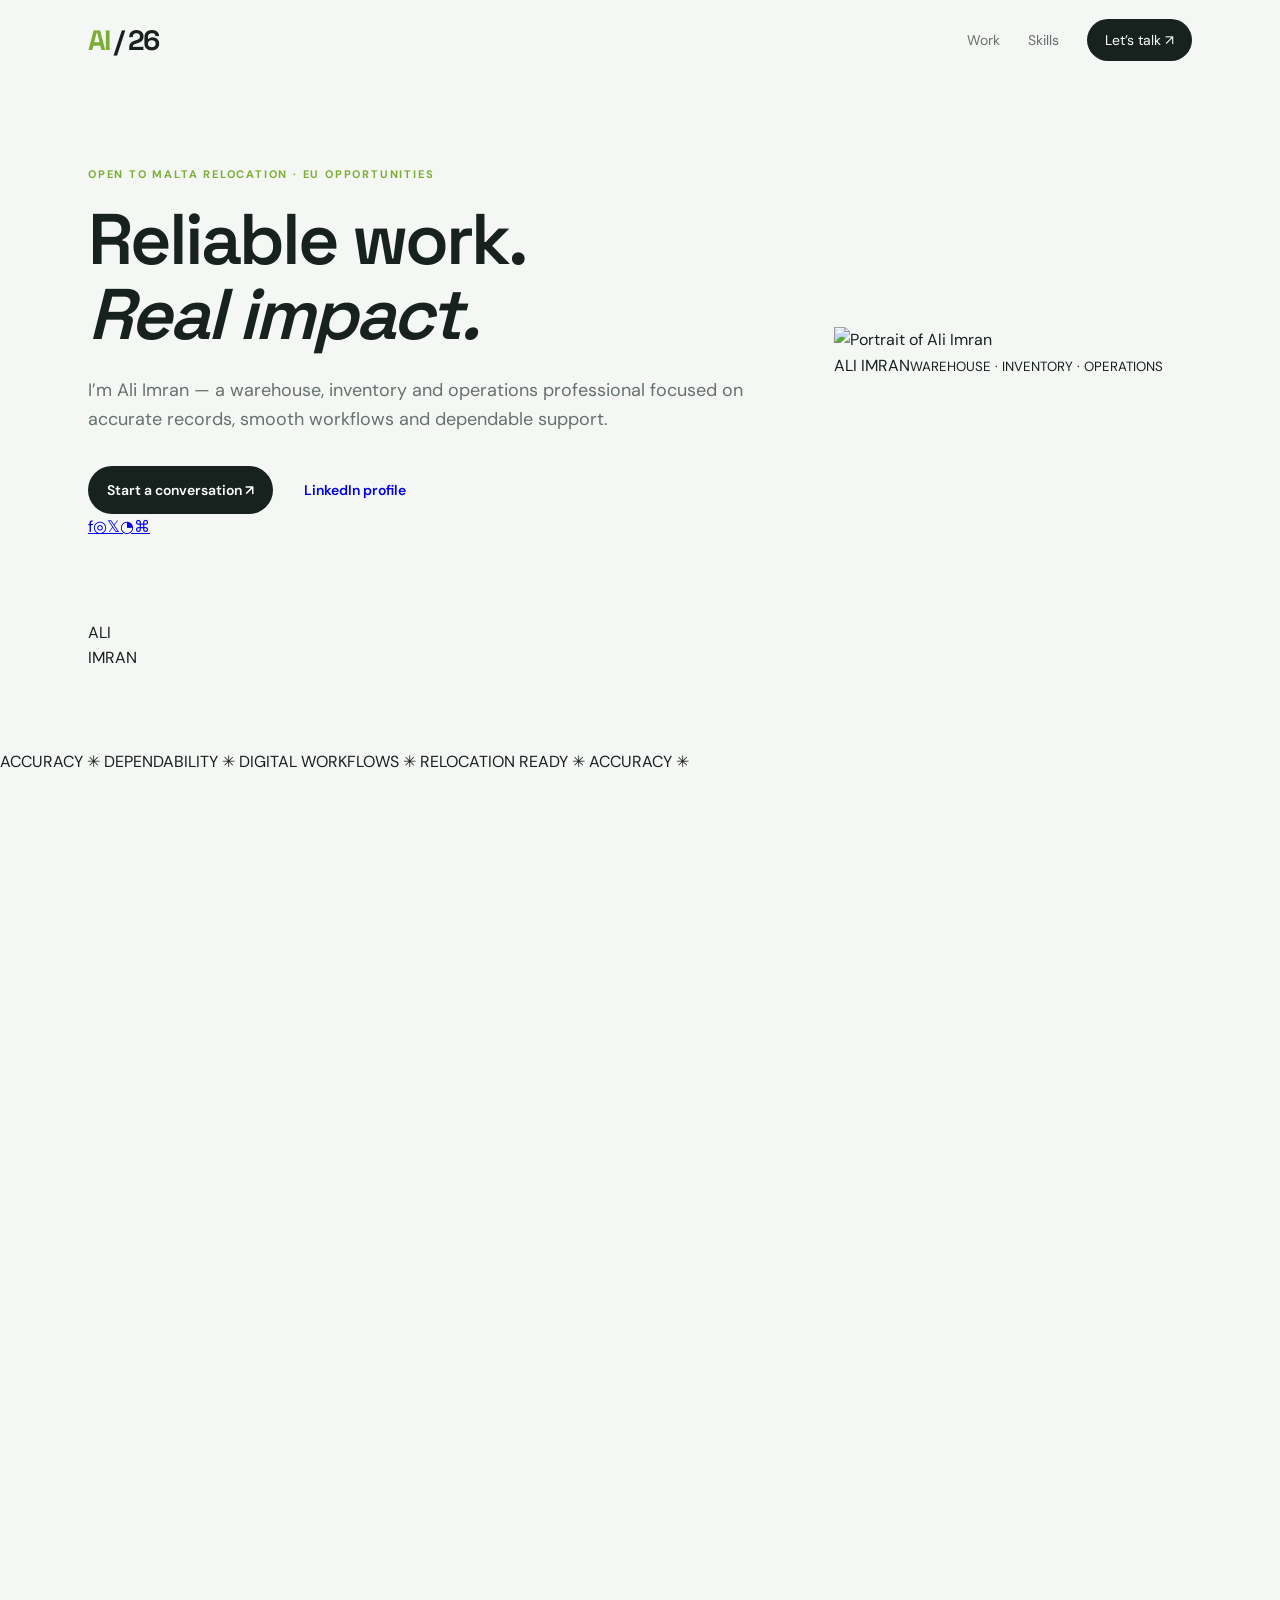
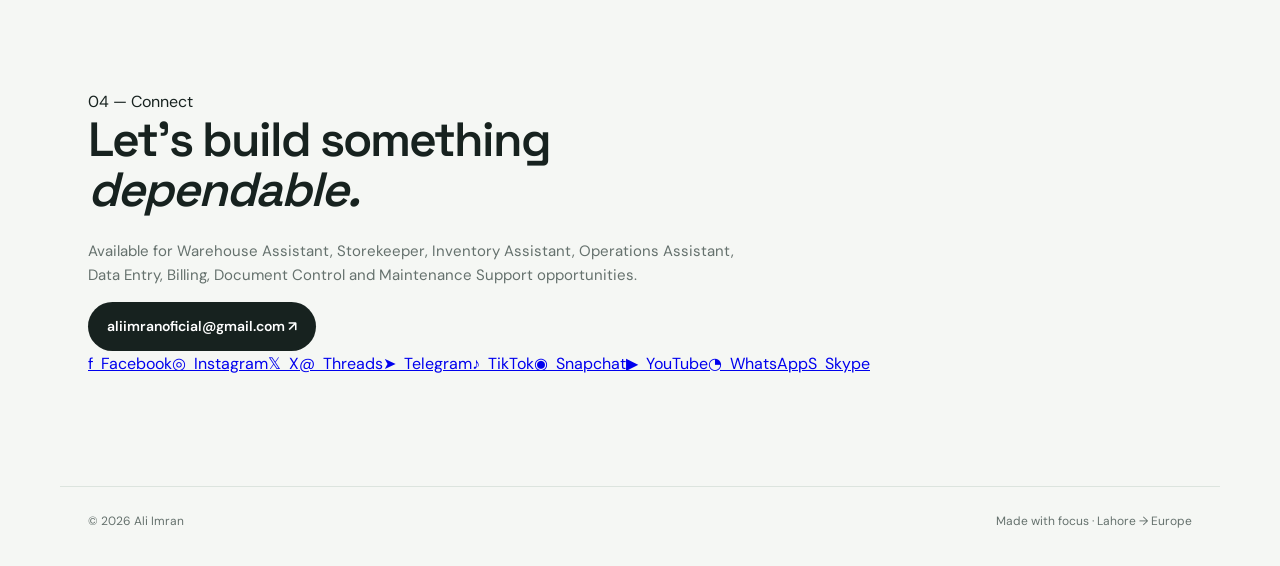
==== index.html @ 60c15c55 "Update index.html" ====
<!doctype html>
<html lang="en">
<head>
  <meta charset="utf-8"><meta name="viewport" content="width=device-width, initial-scale=1">
  <meta name="description" content="Ali Imran — warehouse, inventory and operations professional.">
  <title>Ali Imran | Operations &amp; Inventory</title><link rel="stylesheet" href="styles.css">
</head>
<body>
  <div class="noise"></div>
  <header class="nav shell"><a class="brand" href="#top"><span>AI</span> / 26</a><nav><a href="#work">Work</a><a href="#skills">Skills</a><a href="#contact" class="nav-cta">Let’s talk ↗</a></nav></header>
  <main id="top">
    <section class="hero shell">
      <div class="hero-copy"><p class="eyebrow"><i></i> Open to Malta relocation · EU opportunities</p><h1>Reliable work.<br><em>Real impact.</em></h1><p class="lead">I’m Ali Imran — a warehouse, inventory and operations professional focused on accurate records, smooth workflows and dependable support.</p><div class="actions"><a class="button primary" href="mailto:aliimranoficial@gmail.com">Start a conversation ↗</a><a class="button ghost" href="https://www.linkedin.com/in/ali-imran-237bb4104/" target="_blank" rel="noreferrer">LinkedIn profile</a></div><div class="mini-social"><a href="https://www.facebook.com/Aliimrankazmii/" aria-label="Facebook" target="_blank">f</a><a href="https://www.instagram.com/aliimrankazmii/" aria-label="Instagram" target="_blank">◎</a><a href="https://x.com/aliimrankazmii" aria-label="X" target="_blank">𝕏</a><a href="https://wa.me/923066984007" aria-label="WhatsApp" target="_blank">◔</a><a href="https://github.com/aliimrankazmii/ali-imran-portfolio" aria-label="GitHub" target="_blank">⌘</a></div></div>
      <div class="portrait-wrap"><div class="portrait-ring"></div><img src="ali-imran-hero.png" alt="Portrait of Ali Imran" class="portrait"><div class="portrait-caption"><span>ALI IMRAN</span><small>WAREHOUSE · INVENTORY · OPERATIONS</small></div></div>
      <div class="hero-mark">ALI<br>IMRAN</div>
    </section>
    <section class="ticker"><div>ACCURACY <span>✳</span> DEPENDABILITY <span>✳</span> DIGITAL WORKFLOWS <span>✳</span> RELOCATION READY <span>✳</span> ACCURACY <span>✳</span></div></section>
    <section class="stats shell"><div><strong>9+</strong><span>years’ experience</span></div><div><strong>04</strong><span>working languages</span></div><div><strong>EU</strong><span>relocation focus</span></div><div><strong>∞</strong><span>learning mindset</span></div></section>
    <section class="section shell" id="skills"><div class="section-kicker">01 — Capabilities</div><div class="section-title"><h2>Quietly making<br><em>work move.</em></h2><p>Practical support for the details that keep teams, stores and offices organised.</p></div><div class="skill-grid"><article><b>01</b><h3>Warehouse &amp; inventory</h3><p>Inventory logs, storekeeping support, tools and materials handling, and organised records.</p></article><article><b>02</b><h3>Data &amp; documentation</h3><p>Accurate data entry, filing, document control, invoice processing and sales reporting.</p></article><article><b>03</b><h3>Digital productivity</h3><p>Microsoft Word and Excel, computer operations, file management and office workflow support.</p></article><article><b>04</b><h3>Modern work tools</h3><p>Basic web design and development knowledge, plus practical AI-assisted research, drafting and organisation.</p></article></div></section>
    <section class="section dark" id="work"><div class="shell"><div class="section-kicker lime">02 — Experience</div><div class="section-title"><h2>Built on<br><em>consistency.</em></h2><p>Roles grounded in accuracy, records and dependable day-to-day operations.</p></div><div class="timeline"><article><time>2020 — 2025</time><div><h3>Computer Operator / File Management Specialist</h3><p class="company">Ranop Solutions (IT Company) · Lahore, Pakistan</p><p>Computer operations, data entry, digital file management and office records using Microsoft Word and Excel.</p></div></article><article><time>2015 — 2019</time><div><h3>Data Entry &amp; Billing Operator</h3><p class="company">PLD Publishers Pvt. Ltd. · Lahore, Pakistan</p><p>Data entry, billing, invoice processing, sales reporting and accurate office documentation.</p></div></article></div></div></section>
    <section class="section shell principles"><div class="section-kicker">03 — Working style</div><h2>Professional. Adaptable.<br><em>Ready to learn.</em></h2><p>I bring a careful approach to records, materials and routine operations. I’m comfortable learning new digital tools and supporting practical maintenance work, including plumbing assistance, solar-panel handling and general tools/materials support.</p><div class="pills"><span>Urdu · Native</span><span>Punjabi · Native</span><span>English · Conversational</span><span>Hindi · Native</span></div></section>
    <section class="contact shell" id="contact"><div class="section-kicker lime">04 — Connect</div><h2>Let’s build something<br><em>dependable.</em></h2><p>Available for Warehouse Assistant, Storekeeper, Inventory Assistant, Operations Assistant, Data Entry, Billing, Document Control and Maintenance Support opportunities.</p><a class="button primary" href="mailto:aliimranoficial@gmail.com">aliimranoficial@gmail.com ↗</a><div class="all-social"><a href="https://www.facebook.com/Aliimrankazmii/" target="_blank">f&nbsp; Facebook</a><a href="https://www.instagram.com/aliimrankazmii/" target="_blank">◎&nbsp; Instagram</a><a href="https://x.com/aliimrankazmii" target="_blank">𝕏&nbsp; X</a><a href="https://www.threads.net/@aliimrankazmii" target="_blank">@&nbsp; Threads</a><a href="https://t.me/aliimrankazmii" target="_blank">➤&nbsp; Telegram</a><a href="https://www.tiktok.com/@aliimrankazmii" target="_blank">♪&nbsp; TikTok</a><a href="https://www.snapchat.com/add/aliimrankazmii" target="_blank">◉&nbsp; Snapchat</a><a href="https://www.youtube.com/channel/UC9j4Hc0ykR93G3g0krMgXEg" target="_blank">▶&nbsp; YouTube</a><a href="https://wa.me/923066984007" target="_blank">◔&nbsp; WhatsApp</a><a href="skype:ayan-shah1?chat">S&nbsp; Skype</a></div></section>
  </main><footer class="footer shell"><span>© 2026 Ali Imran</span><span>Made with focus · Lahore → Europe</span></footer>
  <script>const items=document.querySelectorAll('.section,.stats,.skill-grid article,.timeline article');const io=new IntersectionObserver(es=>es.forEach(e=>e.isIntersecting&&e.target.classList.add('show')),{threshold:.12});items.forEach(x=>{x.classList.add('reveal');io.observe(x)});</script>
</body></html>
---- styles.css ----
@import url('https://fonts.googleapis.com/css2?family=DM+Sans:wght@400;500;600;700&family=Space+Grotesk:wght@500;600;700&display=swap');
:root{--ink:#17221f;--muted:#65716d;--paper:#f5f7f4;--white:#fff;--lime:#c7f36b;--line:#dce4de;--dark:#17221f}*{box-sizing:border-box}html{scroll-behavior:smooth}body{margin:0;background:var(--paper);color:var(--ink);font-family:'DM Sans',sans-serif;line-height:1.6}.shell{max-width:1160px;margin:auto;padding-left:28px;padding-right:28px}.nav{height:80px;display:flex;align-items:center;justify-content:space-between}.brand{font:700 28px 'Space Grotesk',sans-serif;color:var(--ink);text-decoration:none;letter-spacing:-2px}.brand span{color:#7cae35}.nav nav{display:flex;align-items:center;gap:28px}.nav nav a{color:var(--muted);text-decoration:none;font-size:14px}.nav .nav-cta{background:var(--ink);color:#fff;padding:10px 18px;border-radius:999px}.hero{display:grid;grid-template-columns:1.3fr .7fr;gap:80px;align-items:center;padding-top:86px;padding-bottom:78px}.eyebrow{text-transform:uppercase;letter-spacing:1.8px;font-size:11px;font-weight:700;color:#7cae35;margin:0 0 18px}.hero h1,.section h2,.contact h2{font:600 clamp(38px,5.6vw,72px)/1.05 'Space Grotesk',sans-serif;letter-spacing:-3px;margin:0 0 24px}.lead{font-size:18px;color:var(--muted);max-width:670px}.actions{display:flex;gap:12px;flex-wrap:wrap;margin-top:32px}.button{display:inline-flex;align-items:center;gap:12px;padding:13px 19px;border-radius:999px;text-decoration:none;font-weight:600;font-size:14px}.button.primary{background:var(--ink);color:#fff}.button.primary span{color:var(--lime);font-size:18px}.button.secondary{border:1px solid var(--line);color:var(--ink);background:#fff}.hero-card{position:relative;min-height:390px;background:var(--dark);border-radius:28px;padding:38px;color:#fff;overflow:hidden;display:flex;flex-direction:column;justify-content:flex-end;box-shadow:18px 20px 0 var(--lime)}.card-glow{position:absolute;width:270px;height:270px;border-radius:50%;background:radial-gradient(circle,#c7f36b,transparent 65%);opacity:.8;top:-70px;right:-70px}.card-label{position:absolute;top:38px;left:38px;color:var(--lime);font-size:12px;text-transform:uppercase;letter-spacing:1.5px}.hero-card h2{position:relative;font:600 42px/1.02 'Space Grotesk',sans-serif;letter-spacing:-2px;margin:0}.card-line{width:52px;height:4px;background:var(--lime);margin:24px 0 10px}.hero-card p:last-child{color:#bac6bd;margin:0}.stats{display:grid;grid-template-columns:repeat(4,1fr);border-top:1px solid var(--line);border-bottom:1px solid var(--line);padding-top:24px;padding-bottom:24px}.stats div{display:flex;flex-direction:column;border-right:1px solid var(--line);padding-left:24px}.stats div:first-child{padding-left:0}.stats div:last-child{border:0}.stats strong{font:600 32px 'Space Grotesk',sans-serif}.stats span{font-size:12px;color:var(--muted);text-transform:uppercase;letter-spacing:1px}.section{padding-top:120px;padding-bottom:120px}.section-heading{max-width:700px}.section h2,.contact h2{font-size:48px;letter-spacing:-2px}.capability-grid{display:grid;grid-template-columns:repeat(4,1fr);gap:16px;margin-top:48px}.capability{background:#fff;border:1px solid var(--line);border-radius:18px;padding:26px}.capability .icon{color:#7cae35;font-weight:700;font-size:12px}.capability h3{font:600 21px/1.15 'Space Grotesk',sans-serif;margin:42px 0 12px}.capability p,.timeline-item p,.details p,.contact p{color:var(--muted);font-size:15px}.dark{background:var(--dark);color:#fff;max-width:none}.dark .shell{max-width:1160px}.dark .eyebrow{color:var(--lime)}.timeline{margin-top:48px;border-top:1px solid #405047}.timeline-item{display:grid;grid-template-columns:190px 1fr;gap:40px;padding:34px 0;border-bottom:1px solid #405047}.year{color:var(--lime);font-size:13px;font-weight:700}.timeline-item h3{font:600 25px 'Space Grotesk',sans-serif;margin:0 0 4px}.timeline-item p{color:#b7c3bb;margin:7px 0;max-width:650px}.timeline-item .company{color:#fff}.split{display:grid;grid-template-columns:1fr 1fr;gap:80px}.details{padding-top:8px}.pills{display:flex;gap:8px;flex-wrap:wrap;margin-top:28px}.pills span{border:1px solid var(--line);border-radius:999px;padding:8px 12px;font-size:12px}.contact{padding-top:110px;padding-bottom:110px;border-top:1px solid var(--line)}.contact h2{max-width:780px}.contact>p:not(.eyebrow){max-width:650px}.footer{display:flex;justify-content:space-between;padding-top:25px;padding-bottom:35px;color:var(--muted);font-size:12px;border-top:1px solid var(--line)}@media(max-width:800px){.hero{grid-template-columns:1fr;gap:50px;padding-top:54px}.hero-card{min-height:330px}.stats{grid-template-columns:repeat(2,1fr);gap:20px}.stats div:nth-child(2){border:0}.capability-grid{grid-template-columns:repeat(2,1fr)}.split{grid-template-columns:1fr;gap:24px}.timeline-item{grid-template-columns:1fr;gap:8px}.nav nav a:not(.nav-cta){display:none}}@media(max-width:500px){.shell{padding-left:20px;padding-right:20px}.nav{height:68px}.hero h1{letter-spacing:-2px}.section h2,.contact h2{font-size:38px}.capability-grid{grid-template-columns:1fr}.footer{flex-direction:column;gap:8px}.hero-card h2{font-size:36px}}
/* Motion polish */
.hero-card{animation:cardFloat 6s ease-in-out infinite}.card-glow{animation:glowPulse 5s ease-in-out infinite}.float-chip{position:absolute;z-index:2;background:#fff;color:var(--ink);border-radius:999px;padding:9px 13px;font-size:11px;font-weight:700;box-shadow:0 10px 25px #0003;animation:chipFloat 4.5s ease-in-out infinite}.chip-one{top:112px;right:24px}.chip-two{bottom:120px;right:30px;animation-delay:1.4s}.reveal{opacity:0;transform:translateY(24px);transition:opacity .7s ease,transform .7s ease}.reveal.is-visible{opacity:1;transform:none}.modal{position:fixed;inset:0;background:#17221fcc;display:grid;place-items:center;padding:20px;opacity:0;pointer-events:none;transition:opacity .25s ease;z-index:20}.modal.open{opacity:1;pointer-events:auto}.modal-card{position:relative;background:var(--paper);max-width:520px;border-radius:24px;padding:42px;box-shadow:0 25px 80px #0005;transform:translateY(18px) scale(.98);transition:transform .3s ease}.modal.open .modal-card{transform:none}.modal-card h2{font:600 38px/1.05 'Space Grotesk',sans-serif;letter-spacing:-1.5px;margin:0 0 14px}.modal-close{position:absolute;right:18px;top:12px;border:0;background:none;font-size:30px;color:var(--muted);cursor:pointer}@keyframes cardFloat{0%,100%{transform:translateY(0)}50%{transform:translateY(-8px)}}@keyframes glowPulse{0%,100%{transform:scale(1);opacity:.65}50%{transform:scale(1.15);opacity:.95}}@keyframes chipFloat{0%,100%{transform:translateY(0) rotate(-2deg)}50%{transform:translateY(-10px) rotate(2deg)}}@media(prefers-reduced-motion:reduce){*,*::before,*::after{animation:none!important;transition:none!important;scroll-behavior:auto!important}.reveal{opacity:1;transform:none}}
 .social-links{display:flex;gap:18px;flex-wrap:wrap;margin-top:22px}.social-links a{color:var(--muted);font-size:13px;text-decoration:none;border-bottom:1px solid var(--line);padding-bottom:3px}.social-links a:hover{color:var(--ink);border-color:var(--lime)}
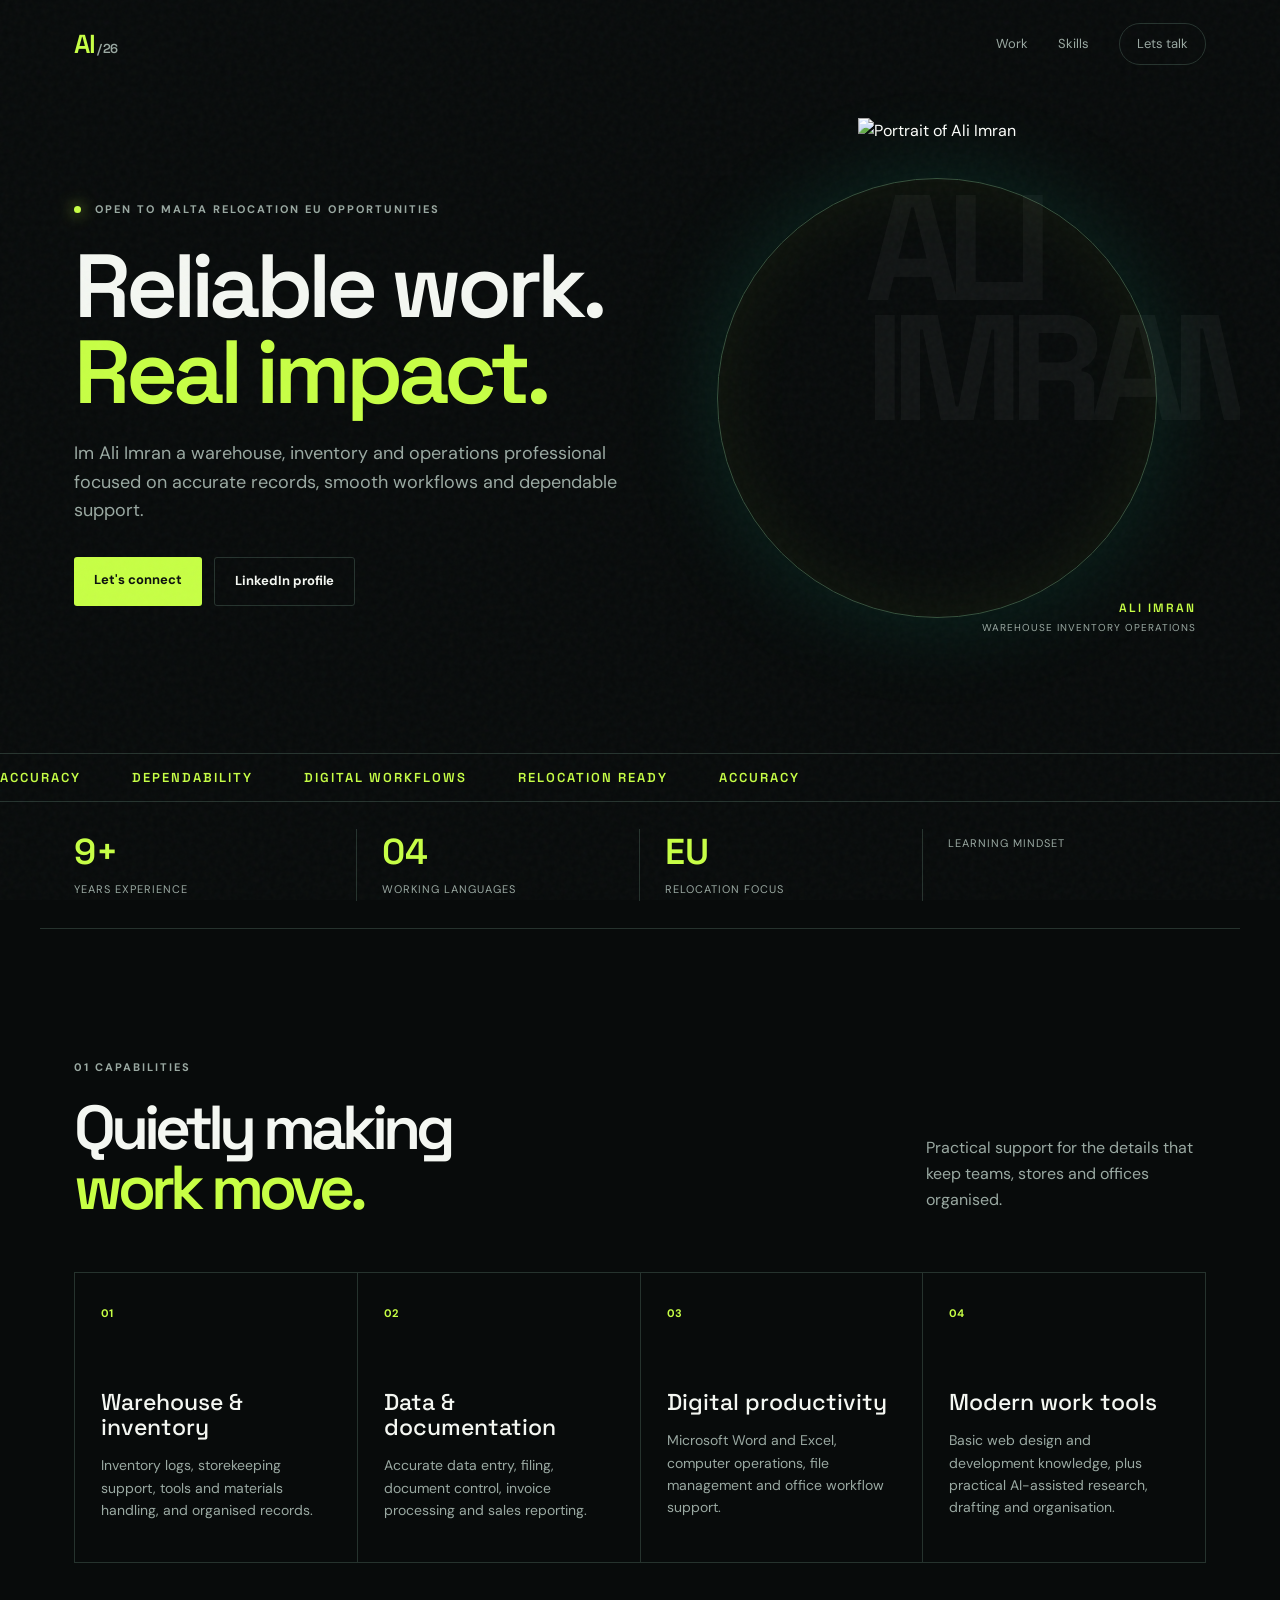
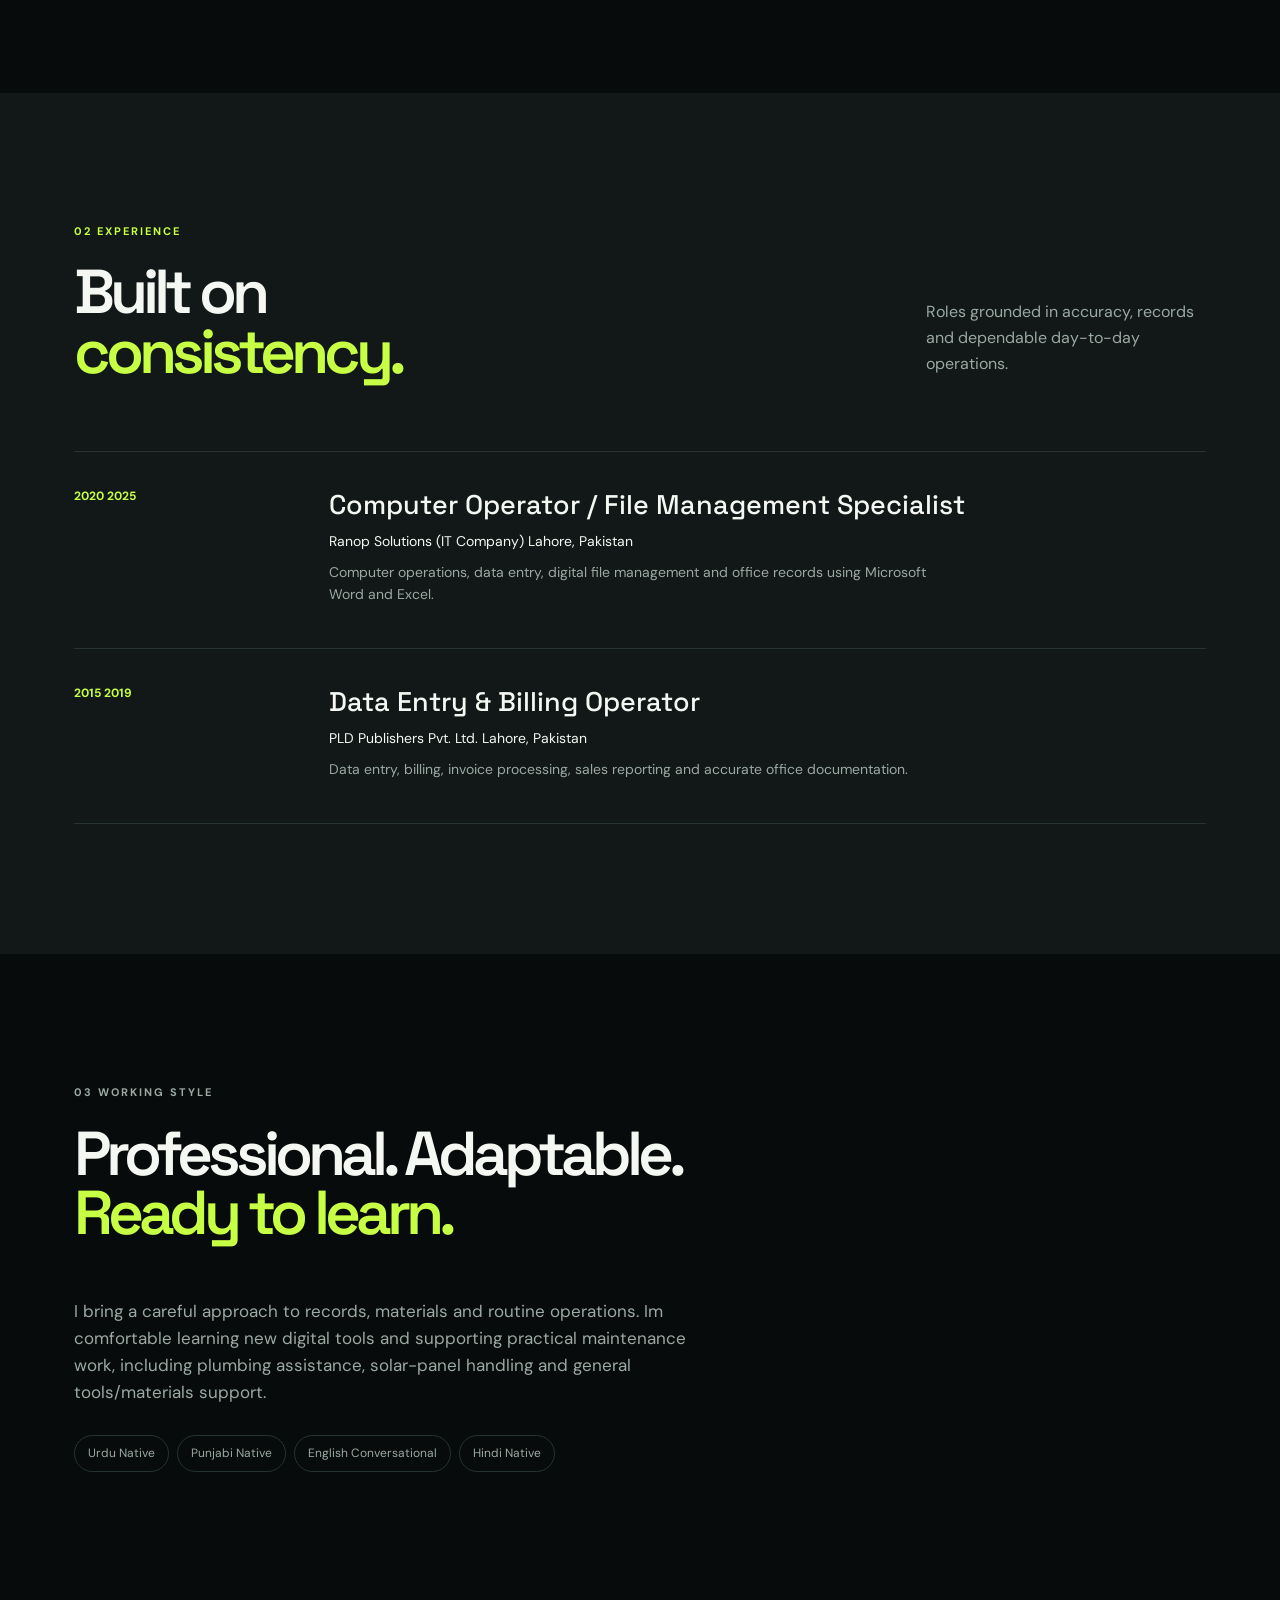
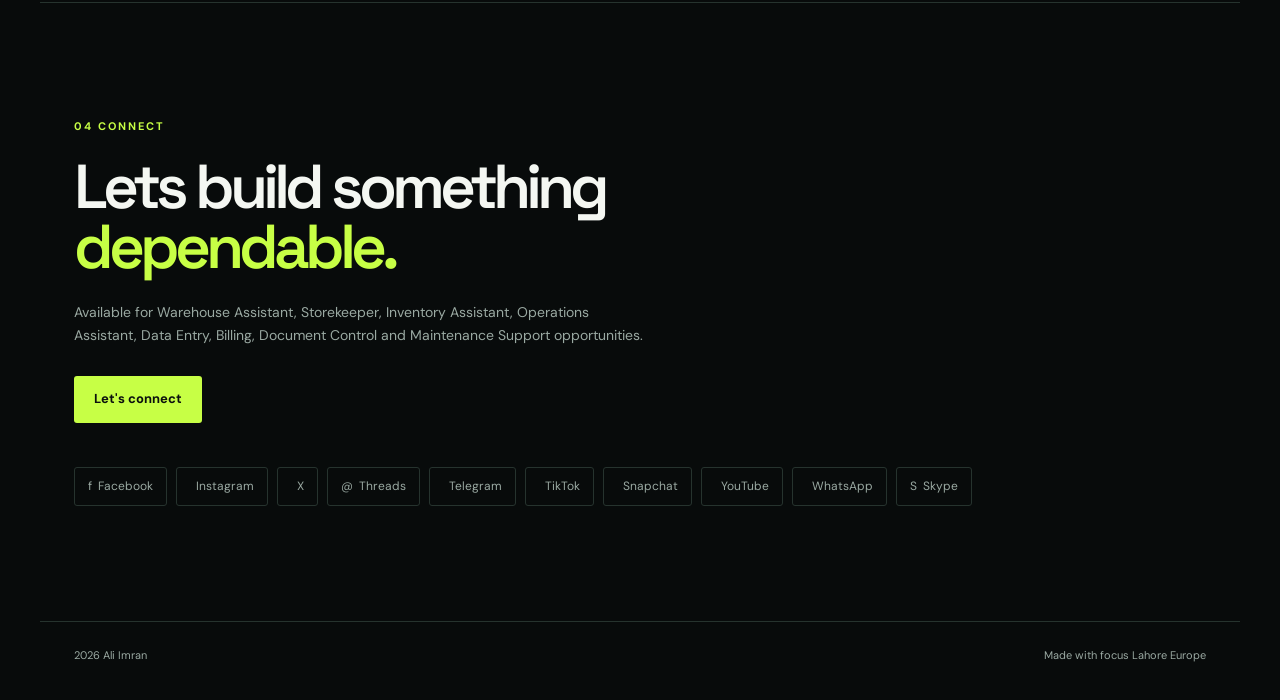
==== commit 39f6584d: "Update portfolio hero and social icons" ====
--- a/index.html
+++ b/index.html
@@ -2,24 +2,23 @@
 <html lang="en">
 <head>
   <meta charset="utf-8"><meta name="viewport" content="width=device-width, initial-scale=1">
-  <meta name="description" content="Ali Imran — warehouse, inventory and operations professional.">
+  <meta name="description" content="Ali Imran  warehouse, inventory and operations professional.">
   <title>Ali Imran | Operations &amp; Inventory</title><link rel="stylesheet" href="styles.css">
 </head>
 <body>
   <div class="noise"></div>
-  <header class="nav shell"><a class="brand" href="#top"><span>AI</span> / 26</a><nav><a href="#work">Work</a><a href="#skills">Skills</a><a href="#contact" class="nav-cta">Let’s talk ↗</a></nav></header>
+  <header class="nav shell"><a class="brand" href="#top"><span>AI</span> / 26</a><nav><a href="#work">Work</a><a href="#skills">Skills</a><a href="#contact" class="nav-cta">Lets talk </a></nav></header>
   <main id="top">
     <section class="hero shell">
-      <div class="hero-copy"><p class="eyebrow"><i></i> Open to Malta relocation · EU opportunities</p><h1>Reliable work.<br><em>Real impact.</em></h1><p class="lead">I’m Ali Imran — a warehouse, inventory and operations professional focused on accurate records, smooth workflows and dependable support.</p><div class="actions"><a class="button primary" href="mailto:aliimranoficial@gmail.com">Start a conversation ↗</a><a class="button ghost" href="https://www.linkedin.com/in/ali-imran-237bb4104/" target="_blank" rel="noreferrer">LinkedIn profile</a></div><div class="mini-social"><a href="https://www.facebook.com/Aliimrankazmii/" aria-label="Facebook" target="_blank">f</a><a href="https://www.instagram.com/aliimrankazmii/" aria-label="Instagram" target="_blank">◎</a><a href="https://x.com/aliimrankazmii" aria-label="X" target="_blank">𝕏</a><a href="https://wa.me/923066984007" aria-label="WhatsApp" target="_blank">◔</a><a href="https://github.com/aliimrankazmii/ali-imran-portfolio" aria-label="GitHub" target="_blank">⌘</a></div></div>
-      <div class="portrait-wrap"><div class="portrait-ring"></div><img src="ali-imran-hero.png" alt="Portrait of Ali Imran" class="portrait"><div class="portrait-caption"><span>ALI IMRAN</span><small>WAREHOUSE · INVENTORY · OPERATIONS</small></div></div>
-      <div class="hero-mark">ALI<br>IMRAN</div>
+      <div class="hero-copy"><p class="eyebrow"><i></i> Open to Malta relocation  EU opportunities</p><h1>Reliable work.<br><em>Real impact.</em></h1><p class="lead">Im Ali Imran  a warehouse, inventory and operations professional focused on accurate records, smooth workflows and dependable support.</p><div class="actions"><a class="button primary" href="mailto:aliimranoficial@gmail.com">Let's connect</a><a class="button ghost" href="https://www.linkedin.com/in/ali-imran-237bb4104/" target="_blank" rel="noreferrer">LinkedIn profile</a></div></div><div class="portrait-wrap"><div class="portrait-ring"></div><img src="[data-uri]…13676 tokens truncated…[base64]/wDgNMBqQ/[base64]/jSZoJpDHDpTgTjnrTBSg0xDs9aSk9qX8aADPPWl79aToaKBi0opO1KKAFopKXvQIB60oxSA0dKAF54xzQc0maUkY4PNAxc9KTtR6E/pR39c0AKMdKPSkHWl4oEHryKO/pSE0cfWgAoo9cUtABTelFL9KADnOaOKQ/zpetAwzTW6U7tSGgCFhkVXPBqy3WoJRhs+tAFiF9yj1FSCqcTbXHoetXAeKACjpS96aetAEnUU36ULR3xQISikbrS0AFH0oNJQAueaWmml7UANfpVM9TVt+lUz1oGPWp16VCtTLQIkFKOtIOtKOtADhUh/wBWfpUY4p5/[base64]/wCFGaBC5o79aTPtR9aAHZ96T1pBmlNAAelFH40ZoAKB0o7GjvxQMWgijHNFICN6icblqVqZ9aYitVmF8r7ioGGDSxttb+dIZcBopoJznNO/rTEA6049eaaKWgBrH5sUmaY6udzhTtBxnHANEeehoGOGadRg0d6BC0UUUAMf7pqn3q1IflNVe9IZKtTLUK9amXpTEP7Uo+tA+tFADqcf9WfpTM08/wCrP0oIZVNFFFIsKKKKBhSUUlAgoopKBhRRSUALSUUUCCkpaSgBKKDRQMKKKKACkpaSgBaSlpKACiiigApaSjNABRRSUAFFFFABRRRQAUtJRQAtFLRQAlFLSUAApaSloEFWl/1Cd+tVatR/[base64]/[base64]/HNN704/Wm0AFLSUGgCKX7pquOtTy/dNQDrSGSrUwqFalFMQ+ikpaAHU/8AgP0qMYqT+E/SgiRVpKWkpFhRRSUALSUUUAFJRRQAUUUlABRRRQAUlFFAxKKKKACiiigANFFFACUUUtACUtFFACUUUlABRRRQAUUUUAFFFFABRRRQAtFFFAC0UlLQAlFLSUAKKtxcwj2qoKtQ/[base64]/nSEFLRRzQMKWkopiClo4pKAClooxQMTNL1pvcU/igQUoNJznmjjHegYCg9aB17cUdqBBR25oOO9HrQAUUvejHBoAOaPWl70d6AEpRR260o4oASlOaTvR+FAAaY1PNMNAEZqJx3qY00jK4oAhqeFsrgnpVfvTkbawNIZbB5pcU0H8qdnimISn5pnfFHNADqKSloAQ0GlpDQBDL901AtTS/dqJaQyRalWoh1qVaYh1FHegUAOFPH3DTBT/wCE0Ey2KxpKD1pKRQUUUUDCiiigBKKKKACkpTSUCCkoooGFJS0lAB2ooooAKKKKACkoooAKWiigAoopKACkpaSgAooooAWkoooAKKKKACiiigAooooAWiiigAooooAWrMB/[base64]/AOqkoFAC96UUlLQAUvUdKTtS5oGFFFApAFHal60vSmITnIpaSjvQAjcY9qXvSN931pfwoAB/Oj0oH86O1AADz+OKXvTe9L+fNAC5FHr/AEpB06UooAO9L26/Wk74pPb8qAFzzS5pv50vegYtLnime1LmgQ7PejP603tRmgBc0080tFAEdJSmm0AQuMGkqWQZGaipDJ4WyMdxUx9qpo21gat8GgApwplKOlMQ40dqKKAF701qWmt0oAgmPFMWll7Ui0hkgqUVEtSrTEO7YopKWgBwNO/[base64]/ANalzSUUAL+FFNpaAF60fzpKKACl/Cj8aKACiijtQAUtA9aD0oAYabTiKbQMQjIqEjBqeo5B3oAjqeJsjHpVenI21s0gLXagUdqD1piFp1MFOzQAU1qcaY/SgCvJ96gUjfeNOWkMkWpBUa1IopiHUUg96cOtACig/cpKVuExQTIr0tFFIoKTvRRQMKSlpKBBSUUUAFFFFAxDSUppKAClpKKACiiigAooooAKKKKACiikoAKKKKAFpKKSgAooooAKKKWgBKKSloAKKKKACiiigAooooAKWkpaAFFTMR9nSoamf/Ux/[base64]/yabS0xC/hRz9aKO3tQAUg7j3pfwpv8RzQA4dRR29KSl9aACjvSe/pSGgB1GD2oHvRQAYoozQaADvS96TNFACkUYpKWgApKO/[base64]/q0+lQ1NJ/q4/[base64]/dNAEQ608UwVIKBj1FSCmLUi0CE70p9aKBQALSP0p46UyTignqR0UlFIsKKKSgBaKSg0AFJRRQAUUUUAFJRRQAlLRRQAUlLRQAUUUUAFJRRQAUUUlAC0lFFABRS0lABS0lFABRRRQAlLSUtACUtFFABRRRQAUUUUAFFFFAC1K/MafSoqlf8A1afSgTIqcKQdadjigAooooGKKBR9aXPFMQUUZooAKXrSdqWgApKWjFADhTqaKM0AOppNIeKaTQA7NGabnmjNADxyKKaKdmkAtL2ptOpgFKKOcUuMUAFLSUtAAc0w072pp/[base64]/NDcigCGgUEUUhlhTuSlqOI8ketSUxCUx/u089Kjk6UARipBUYqVaQx4qQVGKkFMQUvWkpRQAvcUyWl/[base64]/lRSHhSfwoBjc4FIx4pH7UnaglIbRR3opFBSUtJQMSloooAKSiigAooooAKKKKACiiigAooooASiiigBKKWkoAKKKKACiiigBaSlptAC0UUUAFFFFACUUUUAFFFFABRRRQAtFJS0AFFFFABUn/LMfWo6kB+T8aBMmhHBqF/vVMnERzVc8mglbiiloHSg0FBScUtFABR3o5opgKKUc02nCgBwoJ4oJxTCaAAmkJpKKQC0UUtMApaKXGaAFFOAoAp2KADtS96X8qM+1AB3pRSZ56UtABwDzTSwoY1GTQAhNMJozTTQAuaTNJRSGLRSCnAUCChaDxQvSgY4Uq9MUg4PSnD7x/OmIWjFL+FFADcU3Gak7UhFAEVFPIpMUAJS0daKAFzxRmk6daKAHZp1R0uaAHjGfWl4qMdaeDQA7tQKbu9qARQA4CkxSilyKAGYpP5U6koASkxTgMijFAEeOaXmnd+aXtxQAzv0pKdzmkxQAlKetJjvQelABR/SikoAWjtRR9KADvS0lJQAtLSUUAOozSCl70ALRRzRQAhqM9akNNYUAMpaO9FAxaiYYNS01hkUCI6kQ81FTlpDJ6hf71Sg8VC33qYCipBTBTxQA8U/[base64]/6qAH/hSUmfrSigBRxS0gpPSgBDgYPvS4pGxjNOGMUAJikxT/pSdqAGYpMU80lADMUds04ig9KAG0d6KXHagBDSUtFACZpaKTFAC9KWm5oz+dAD+1GabmloAWmmloPSgBho7UpptAxaO1FKKBEJ60Dg09x6UykMmX7vPaom+9T1P6io+9ADxTxTFqRaYh60/imiloAcpwSfQVUY5YmrDnbGaqZpCW4/NTRTY4PSq2aUHmgbVy06huRUNOjkx9KV8ZyKYlpoR0UUlIoKKKKACiiigAooooAKKKSgBaKSigAooooAKKKKACkoooAWkpaSgAooooAKKKKACiiigBKKKKAEooooAWkoooAKKWkoAWkpaKAClpKKAFp6dT9KZ2p0f3xQJ7FiT/[base64]/WgBuPejFLiigBKSnfWk6UAJjPFJTu9BANADMUtLikxQAUlGPeigBRRSCigBwpM8mik/[base64]/Wm0+P/WL9aBPYWU5kP1plK33z9aSgFsLRRRQMWnCm06gQnU07FIKdQAUZAFISM02gY7dSUlLQIcOlFIOKB70AKKeOKaBTs4pgOJxUbNSM1MJoACaYaWgCkMTFKBTwlPCcUxEYWnhcU/ZilxQAgFOAo6UvU0AHFBpKax96AFZsVEzdqC3vUZNAATzSUlL2pDENJT6QimA2lBoopASA8CpAagFSK1MRKPpT/wAKiDcU7dQA40UZxQRzQAf1o9qTnFGaAHdqbS/WkoATtQBS0uBQAz8KP1p/HpRx+dADKXtS4/CkHSgBKaRzTu/[base64]/1i/WmCpI/9Yv1pCewjfeNJSt940lAIKWkpaBi0vakpaBBmjNN70UDFzRR2pRQIBS9qO3WjNAC0oFJ1pw6UAO6UxjSk4qMmmAE02nUoFIBAtSAUoWnUwEC0/[base64]/nSUA+9GaAE9/[base64]/TtQaTvR6c0AFHaj05ooAKSlz7UlACHqpp1NPSlzxQAUUDrQevFACfSiij+VABRR2oxQAd6Slox7UANop1NoAKTvS4pKACkoooATvRRRQAUlFFABSZoooAKKSjnFAxO9SJ3pmakj/[base64]/[base64]/[base64]/SjNFFADSaaTmiikMTBzTgtFFMB/So3biiikBETmkoooASnUUUALS0UUwCloooEKKKKKAF7UvY/SiigAHSl70UUAGaKKKAD8aSiigAo/[base64]//Z" alt="Portrait of Ali Imran" class="portrait"><div class="portrait-caption"><span>ALI IMRAN</span><small>WAREHOUSE  INVENTORY  OPERATIONS</small></div><div class="portrait-overlay"><strong>ALI IMRAN</strong><span>WAREHOUSE  INVENTORY  OPERATIONS</span></div><div class="portrait-social"><a href="https://www.facebook.com/Aliimrankazmii/" aria-label="Facebook" title="Facebook" target="_blank"><img src="https://cdn.simpleicons.org/facebook/ffffff" alt="Facebook"></a><a href="https://www.instagram.com/aliimrankazmii/" aria-label="Instagram" title="Instagram" target="_blank"><img src="https://cdn.simpleicons.org/instagram/ffffff" alt="Instagram"></a><a href="https://x.com/aliimrankazmii" aria-label="X" title="X" target="_blank"><img src="https://cdn.simpleicons.org/x/ffffff" alt="X"></a><a href="https://wa.me/923066984007" aria-label="WhatsApp" title="WhatsApp" target="_blank"><img src="https://cdn.simpleicons.org/whatsapp/ffffff" alt="WhatsApp"></a><a href="https://www.threads.net/@aliimrankazmii" aria-label="Threads" title="Threads" target="_blank"><img src="https://cdn.simpleicons.org/threads/ffffff" alt="Threads"></a><a href="https://t.me/aliimrankazmii" aria-label="Telegram" title="Telegram" target="_blank"><img src="https://cdn.simpleicons.org/telegram/ffffff" alt="Telegram"></a><a href="https://www.tiktok.com/@aliimrankazmii" aria-label="TikTok" title="TikTok" target="_blank"><img src="https://cdn.simpleicons.org/tiktok/ffffff" alt="TikTok"></a><a href="https://www.snapchat.com/add/aliimrankazmii" aria-label="Snapchat" title="Snapchat" target="_blank"><img src="https://cdn.simpleicons.org/snapchat/ffffff" alt="Snapchat"></a><a href="https://www.youtube.com/channel/UC9j4Hc0ykR93G3g0krMgXEg" aria-label="YouTube" title="YouTube" target="_blank"><img src="https://cdn.simpleicons.org/youtube/ffffff" alt="YouTube"></a><a href="https://www.linkedin.com/in/ali-imran-237bb4104/" aria-label="LinkedIn" title="LinkedIn" target="_blank"><img src="https://cdn.jsdelivr.net/npm/simple-icons@v13/icons/linkedin.svg" alt="LinkedIn"></a><a href="skype:ayan-shah1?chat" aria-label="Skype" title="Skype"><img src="https://cdn.jsdelivr.net/npm/simple-icons@v13/icons/skype.svg" alt="Skype"></a><a href="https://github.com/aliimrankazmii/ali-imran-portfolio" aria-label="GitHub" title="GitHub" target="_blank"><img src="https://cdn.simpleicons.org/github/ffffff" alt="GitHub"></a></div></div><div class="hero-mark">ALI<br>IMRAN</div>
     </section>
-    <section class="ticker"><div>ACCURACY <span>✳</span> DEPENDABILITY <span>✳</span> DIGITAL WORKFLOWS <span>✳</span> RELOCATION READY <span>✳</span> ACCURACY <span>✳</span></div></section>
-    <section class="stats shell"><div><strong>9+</strong><span>years’ experience</span></div><div><strong>04</strong><span>working languages</span></div><div><strong>EU</strong><span>relocation focus</span></div><div><strong>∞</strong><span>learning mindset</span></div></section>
-    <section class="section shell" id="skills"><div class="section-kicker">01 — Capabilities</div><div class="section-title"><h2>Quietly making<br><em>work move.</em></h2><p>Practical support for the details that keep teams, stores and offices organised.</p></div><div class="skill-grid"><article><b>01</b><h3>Warehouse &amp; inventory</h3><p>Inventory logs, storekeeping support, tools and materials handling, and organised records.</p></article><article><b>02</b><h3>Data &amp; documentation</h3><p>Accurate data entry, filing, document control, invoice processing and sales reporting.</p></article><article><b>03</b><h3>Digital productivity</h3><p>Microsoft Word and Excel, computer operations, file management and office workflow support.</p></article><article><b>04</b><h3>Modern work tools</h3><p>Basic web design and development knowledge, plus practical AI-assisted research, drafting and organisation.</p></article></div></section>
-    <section class="section dark" id="work"><div class="shell"><div class="section-kicker lime">02 — Experience</div><div class="section-title"><h2>Built on<br><em>consistency.</em></h2><p>Roles grounded in accuracy, records and dependable day-to-day operations.</p></div><div class="timeline"><article><time>2020 — 2025</time><div><h3>Computer Operator / File Management Specialist</h3><p class="company">Ranop Solutions (IT Company) · Lahore, Pakistan</p><p>Computer operations, data entry, digital file management and office records using Microsoft Word and Excel.</p></div></article><article><time>2015 — 2019</time><div><h3>Data Entry &amp; Billing Operator</h3><p class="company">PLD Publishers Pvt. Ltd. · Lahore, Pakistan</p><p>Data entry, billing, invoice processing, sales reporting and accurate office documentation.</p></div></article></div></div></section>
-    <section class="section shell principles"><div class="section-kicker">03 — Working style</div><h2>Professional. Adaptable.<br><em>Ready to learn.</em></h2><p>I bring a careful approach to records, materials and routine operations. I’m comfortable learning new digital tools and supporting practical maintenance work, including plumbing assistance, solar-panel handling and general tools/materials support.</p><div class="pills"><span>Urdu · Native</span><span>Punjabi · Native</span><span>English · Conversational</span><span>Hindi · Native</span></div></section>
-    <section class="contact shell" id="contact"><div class="section-kicker lime">04 — Connect</div><h2>Let’s build something<br><em>dependable.</em></h2><p>Available for Warehouse Assistant, Storekeeper, Inventory Assistant, Operations Assistant, Data Entry, Billing, Document Control and Maintenance Support opportunities.</p><a class="button primary" href="mailto:aliimranoficial@gmail.com">aliimranoficial@gmail.com ↗</a><div class="all-social"><a href="https://www.facebook.com/Aliimrankazmii/" target="_blank">f&nbsp; Facebook</a><a href="https://www.instagram.com/aliimrankazmii/" target="_blank">◎&nbsp; Instagram</a><a href="https://x.com/aliimrankazmii" target="_blank">𝕏&nbsp; X</a><a href="https://www.threads.net/@aliimrankazmii" target="_blank">@&nbsp; Threads</a><a href="https://t.me/aliimrankazmii" target="_blank">➤&nbsp; Telegram</a><a href="https://www.tiktok.com/@aliimrankazmii" target="_blank">♪&nbsp; TikTok</a><a href="https://www.snapchat.com/add/aliimrankazmii" target="_blank">◉&nbsp; Snapchat</a><a href="https://www.youtube.com/channel/UC9j4Hc0ykR93G3g0krMgXEg" target="_blank">▶&nbsp; YouTube</a><a href="https://wa.me/923066984007" target="_blank">◔&nbsp; WhatsApp</a><a href="skype:ayan-shah1?chat">S&nbsp; Skype</a></div></section>
-  </main><footer class="footer shell"><span>© 2026 Ali Imran</span><span>Made with focus · Lahore → Europe</span></footer>
+    <section class="ticker"><div>ACCURACY <span></span> DEPENDABILITY <span></span> DIGITAL WORKFLOWS <span></span> RELOCATION READY <span></span> ACCURACY <span></span></div></section>
+    <section class="stats shell"><div><strong>9+</strong><span>years experience</span></div><div><strong>04</strong><span>working languages</span></div><div><strong>EU</strong><span>relocation focus</span></div><div><strong></strong><span>learning mindset</span></div></section>
+    <section class="section shell" id="skills"><div class="section-kicker">01  Capabilities</div><div class="section-title"><h2>Quietly making<br><em>work move.</em></h2><p>Practical support for the details that keep teams, stores and offices organised.</p></div><div class="skill-grid"><article><b>01</b><h3>Warehouse &amp; inventory</h3><p>Inventory logs, storekeeping support, tools and materials handling, and organised records.</p></article><article><b>02</b><h3>Data &amp; documentation</h3><p>Accurate data entry, filing, document control, invoice processing and sales reporting.</p></article><article><b>03</b><h3>Digital productivity</h3><p>Microsoft Word and Excel, computer operations, file management and office workflow support.</p></article><article><b>04</b><h3>Modern work tools</h3><p>Basic web design and development knowledge, plus practical AI-assisted research, drafting and organisation.</p></article></div></section>
+    <section class="section dark" id="work"><div class="shell"><div class="section-kicker lime">02  Experience</div><div class="section-title"><h2>Built on<br><em>consistency.</em></h2><p>Roles grounded in accuracy, records and dependable day-to-day operations.</p></div><div class="timeline"><article><time>2020  2025</time><div><h3>Computer Operator / File Management Specialist</h3><p class="company">Ranop Solutions (IT Company)  Lahore, Pakistan</p><p>Computer operations, data entry, digital file management and office records using Microsoft Word and Excel.</p></div></article><article><time>2015  2019</time><div><h3>Data Entry &amp; Billing Operator</h3><p class="company">PLD Publishers Pvt. Ltd.  Lahore, Pakistan</p><p>Data entry, billing, invoice processing, sales reporting and accurate office documentation.</p></div></article></div></div></section>
+    <section class="section shell principles"><div class="section-kicker">03  Working style</div><h2>Professional. Adaptable.<br><em>Ready to learn.</em></h2><p>I bring a careful approach to records, materials and routine operations. Im comfortable learning new digital tools and supporting practical maintenance work, including plumbing assistance, solar-panel handling and general tools/materials support.</p><div class="pills"><span>Urdu  Native</span><span>Punjabi  Native</span><span>English  Conversational</span><span>Hindi  Native</span></div></section>
+    <section class="contact shell" id="contact"><div class="section-kicker lime">04  Connect</div><h2>Lets build something<br><em>dependable.</em></h2><p>Available for Warehouse Assistant, Storekeeper, Inventory Assistant, Operations Assistant, Data Entry, Billing, Document Control and Maintenance Support opportunities.</p><a class="button primary" href="mailto:aliimranoficial@gmail.com">Let's connect</a><div class="all-social"><a href="https://www.facebook.com/Aliimrankazmii/" target="_blank">f&nbsp; Facebook</a><a href="https://www.instagram.com/aliimrankazmii/" target="_blank">&nbsp; Instagram</a><a href="https://x.com/aliimrankazmii" target="_blank">&nbsp; X</a><a href="https://www.threads.net/@aliimrankazmii" target="_blank">@&nbsp; Threads</a><a href="https://t.me/aliimrankazmii" target="_blank">&nbsp; Telegram</a><a href="https://www.tiktok.com/@aliimrankazmii" target="_blank">&nbsp; TikTok</a><a href="https://www.snapchat.com/add/aliimrankazmii" target="_blank">&nbsp; Snapchat</a><a href="https://www.youtube.com/channel/UC9j4Hc0ykR93G3g0krMgXEg" target="_blank">&nbsp; YouTube</a><a href="https://wa.me/923066984007" target="_blank">&nbsp; WhatsApp</a><a href="skype:ayan-shah1?chat">S&nbsp; Skype</a></div></section>
+  </main><footer class="footer shell"><span> 2026 Ali Imran</span><span>Made with focus  Lahore  Europe</span></footer>
   <script>const items=document.querySelectorAll('.section,.stats,.skill-grid article,.timeline article');const io=new IntersectionObserver(es=>es.forEach(e=>e.isIntersecting&&e.target.classList.add('show')),{threshold:.12});items.forEach(x=>{x.classList.add('reveal');io.observe(x)});</script>
 </body></html>
+
--- a/styles.css
+++ b/styles.css
@@ -1,5 +1,3 @@
-@import url('https://fonts.googleapis.com/css2?family=DM+Sans:wght@400;500;600;700&family=Space+Grotesk:wght@500;600;700&display=swap');
-:root{--ink:#17221f;--muted:#65716d;--paper:#f5f7f4;--white:#fff;--lime:#c7f36b;--line:#dce4de;--dark:#17221f}*{box-sizing:border-box}html{scroll-behavior:smooth}body{margin:0;background:var(--paper);color:var(--ink);font-family:'DM Sans',sans-serif;line-height:1.6}.shell{max-width:1160px;margin:auto;padding-left:28px;padding-right:28px}.nav{height:80px;display:flex;align-items:center;justify-content:space-between}.brand{font:700 28px 'Space Grotesk',sans-serif;color:var(--ink);text-decoration:none;letter-spacing:-2px}.brand span{color:#7cae35}.nav nav{display:flex;align-items:center;gap:28px}.nav nav a{color:var(--muted);text-decoration:none;font-size:14px}.nav .nav-cta{background:var(--ink);color:#fff;padding:10px 18px;border-radius:999px}.hero{display:grid;grid-template-columns:1.3fr .7fr;gap:80px;align-items:center;padding-top:86px;padding-bottom:78px}.eyebrow{text-transform:uppercase;letter-spacing:1.8px;font-size:11px;font-weight:700;color:#7cae35;margin:0 0 18px}.hero h1,.section h2,.contact h2{font:600 clamp(38px,5.6vw,72px)/1.05 'Space Grotesk',sans-serif;letter-spacing:-3px;margin:0 0 24px}.lead{font-size:18px;color:var(--muted);max-width:670px}.actions{display:flex;gap:12px;flex-wrap:wrap;margin-top:32px}.button{display:inline-flex;align-items:center;gap:12px;padding:13px 19px;border-radius:999px;text-decoration:none;font-weight:600;font-size:14px}.button.primary{background:var(--ink);color:#fff}.button.primary span{color:var(--lime);font-size:18px}.button.secondary{border:1px solid var(--line);color:var(--ink);background:#fff}.hero-card{position:relative;min-height:390px;background:var(--dark);border-radius:28px;padding:38px;color:#fff;overflow:hidden;display:flex;flex-direction:column;justify-content:flex-end;box-shadow:18px 20px 0 var(--lime)}.card-glow{position:absolute;width:270px;height:270px;border-radius:50%;background:radial-gradient(circle,#c7f36b,transparent 65%);opacity:.8;top:-70px;right:-70px}.card-label{position:absolute;top:38px;left:38px;color:var(--lime);font-size:12px;text-transform:uppercase;letter-spacing:1.5px}.hero-card h2{position:relative;font:600 42px/1.02 'Space Grotesk',sans-serif;letter-spacing:-2px;margin:0}.card-line{width:52px;height:4px;background:var(--lime);margin:24px 0 10px}.hero-card p:last-child{color:#bac6bd;margin:0}.stats{display:grid;grid-template-columns:repeat(4,1fr);border-top:1px solid var(--line);border-bottom:1px solid var(--line);padding-top:24px;padding-bottom:24px}.stats div{display:flex;flex-direction:column;border-right:1px solid var(--line);padding-left:24px}.stats div:first-child{padding-left:0}.stats div:last-child{border:0}.stats strong{font:600 32px 'Space Grotesk',sans-serif}.stats span{font-size:12px;color:var(--muted);text-transform:uppercase;letter-spacing:1px}.section{padding-top:120px;padding-bottom:120px}.section-heading{max-width:700px}.section h2,.contact h2{font-size:48px;letter-spacing:-2px}.capability-grid{display:grid;grid-template-columns:repeat(4,1fr);gap:16px;margin-top:48px}.capability{background:#fff;border:1px solid var(--line);border-radius:18px;padding:26px}.capability .icon{color:#7cae35;font-weight:700;font-size:12px}.capability h3{font:600 21px/1.15 'Space Grotesk',sans-serif;margin:42px 0 12px}.capability p,.timeline-item p,.details p,.contact p{color:var(--muted);font-size:15px}.dark{background:var(--dark);color:#fff;max-width:none}.dark .shell{max-width:1160px}.dark .eyebrow{color:var(--lime)}.timeline{margin-top:48px;border-top:1px solid #405047}.timeline-item{display:grid;grid-template-columns:190px 1fr;gap:40px;padding:34px 0;border-bottom:1px solid #405047}.year{color:var(--lime);font-size:13px;font-weight:700}.timeline-item h3{font:600 25px 'Space Grotesk',sans-serif;margin:0 0 4px}.timeline-item p{color:#b7c3bb;margin:7px 0;max-width:650px}.timeline-item .company{color:#fff}.split{display:grid;grid-template-columns:1fr 1fr;gap:80px}.details{padding-top:8px}.pills{display:flex;gap:8px;flex-wrap:wrap;margin-top:28px}.pills span{border:1px solid var(--line);border-radius:999px;padding:8px 12px;font-size:12px}.contact{padding-top:110px;padding-bottom:110px;border-top:1px solid var(--line)}.contact h2{max-width:780px}.contact>p:not(.eyebrow){max-width:650px}.footer{display:flex;justify-content:space-between;padding-top:25px;padding-bottom:35px;color:var(--muted);font-size:12px;border-top:1px solid var(--line)}@media(max-width:800px){.hero{grid-template-columns:1fr;gap:50px;padding-top:54px}.hero-card{min-height:330px}.stats{grid-template-columns:repeat(2,1fr);gap:20px}.stats div:nth-child(2){border:0}.capability-grid{grid-template-columns:repeat(2,1fr)}.split{grid-template-columns:1fr;gap:24px}.timeline-item{grid-template-columns:1fr;gap:8px}.nav nav a:not(.nav-cta){display:none}}@media(max-width:500px){.shell{padding-left:20px;padding-right:20px}.nav{height:68px}.hero h1{letter-spacing:-2px}.section h2,.contact h2{font-size:38px}.capability-grid{grid-template-columns:1fr}.footer{flex-direction:column;gap:8px}.hero-card h2{font-size:36px}}
-/* Motion polish */
-.hero-card{animation:cardFloat 6s ease-in-out infinite}.card-glow{animation:glowPulse 5s ease-in-out infinite}.float-chip{position:absolute;z-index:2;background:#fff;color:var(--ink);border-radius:999px;padding:9px 13px;font-size:11px;font-weight:700;box-shadow:0 10px 25px #0003;animation:chipFloat 4.5s ease-in-out infinite}.chip-one{top:112px;right:24px}.chip-two{bottom:120px;right:30px;animation-delay:1.4s}.reveal{opacity:0;transform:translateY(24px);transition:opacity .7s ease,transform .7s ease}.reveal.is-visible{opacity:1;transform:none}.modal{position:fixed;inset:0;background:#17221fcc;display:grid;place-items:center;padding:20px;opacity:0;pointer-events:none;transition:opacity .25s ease;z-index:20}.modal.open{opacity:1;pointer-events:auto}.modal-card{position:relative;background:var(--paper);max-width:520px;border-radius:24px;padding:42px;box-shadow:0 25px 80px #0005;transform:translateY(18px) scale(.98);transition:transform .3s ease}.modal.open .modal-card{transform:none}.modal-card h2{font:600 38px/1.05 'Space Grotesk',sans-serif;letter-spacing:-1.5px;margin:0 0 14px}.modal-close{position:absolute;right:18px;top:12px;border:0;background:none;font-size:30px;color:var(--muted);cursor:pointer}@keyframes cardFloat{0%,100%{transform:translateY(0)}50%{transform:translateY(-8px)}}@keyframes glowPulse{0%,100%{transform:scale(1);opacity:.65}50%{transform:scale(1.15);opacity:.95}}@keyframes chipFloat{0%,100%{transform:translateY(0) rotate(-2deg)}50%{transform:translateY(-10px) rotate(2deg)}}@media(prefers-reduced-motion:reduce){*,*::before,*::after{animation:none!important;transition:none!important;scroll-behavior:auto!important}.reveal{opacity:1;transform:none}}
- .social-links{display:flex;gap:18px;flex-wrap:wrap;margin-top:22px}.social-links a{color:var(--muted);font-size:13px;text-decoration:none;border-bottom:1px solid var(--line);padding-bottom:3px}.social-links a:hover{color:var(--ink);border-color:var(--lime)}
+@import url('https://fonts.googleapis.com/css2?family=DM+Sans:wght@400;500;600;700&family=Space+Grotesk:wght@400;500;600;700&display=swap');
+:root{--bg:#080b0b;--panel:#111817;--ink:#f4f7f2;--muted:#9aa9a2;--line:#26332e;--lime:#c7ff45;--teal:#00d9a5}*{box-sizing:border-box}html{scroll-behavior:smooth}body{margin:0;background:var(--bg);color:var(--ink);font-family:'DM Sans',sans-serif;line-height:1.6;overflow-x:hidden}.noise{position:fixed;inset:0;opacity:.035;pointer-events:none;z-index:9;background-image:url("data:image/svg+xml,%3Csvg viewBox='0 0 180 180' xmlns='http://www.w3.org/2000/svg'%3E%3Cfilter id='n'%3E%3CfeTurbulence type='fractalNoise' baseFrequency='.9' numOctaves='3' stitchTiles='stitch'/%3E%3C/filter%3E%3Crect width='100%25' height='100%25' filter='url(%23n)'/%3E%3C/svg%3E")}.shell{max-width:1200px;margin:auto;padding-left:34px;padding-right:34px}.nav{height:88px;display:flex;justify-content:space-between;align-items:center;position:relative;z-index:3}.brand{color:var(--ink);text-decoration:none;font:600 17px 'Space Grotesk';letter-spacing:-1px}.brand span{color:var(--lime);font-size:26px}.nav nav{display:flex;gap:30px;align-items:center}.nav a{color:var(--muted);text-decoration:none;font-size:13px}.nav a:hover{color:var(--lime)}.nav-cta{border:1px solid var(--line);border-radius:30px;padding:10px 17px}.hero{min-height:650px;position:relative;display:grid;grid-template-columns:1.05fr .95fr;align-items:center;padding-top:30px;padding-bottom:75px;overflow:hidden}.hero-copy{position:relative;z-index:2}.eyebrow,.section-kicker{font-size:11px;letter-spacing:2px;text-transform:uppercase;color:var(--muted);font-weight:700}.eyebrow i{display:inline-block;width:7px;height:7px;background:var(--lime);border-radius:50%;margin-right:9px;box-shadow:0 0 16px var(--lime)}h1,h2{font:600 clamp(52px,7vw,94px)/.96 'Space Grotesk';letter-spacing:-5px;margin:24px 0}em{font-style:normal;color:var(--lime)}.lead{font-size:18px;color:var(--muted);max-width:560px}.actions{display:flex;gap:12px;flex-wrap:wrap;margin-top:32px}.button{display:inline-flex;padding:13px 20px;border-radius:3px;text-decoration:none;font-weight:700;font-size:13px}.primary{background:var(--lime);color:#0b100d}.ghost{border:1px solid var(--line);color:var(--ink)}.mini-social{display:flex;gap:8px;margin-top:38px}.mini-social a{display:grid;place-items:center;width:35px;height:35px;border:1px solid var(--line);border-radius:50%;color:var(--muted);text-decoration:none;font-weight:700;transition:.25s}.mini-social a:hover{background:var(--lime);color:#071009;border-color:var(--lime);transform:translateY(-4px)}.portrait-wrap{height:560px;position:relative;display:grid;place-items:center}.portrait{height:630px;max-width:100%;object-fit:contain;position:relative;z-index:1;filter:saturate(.8) contrast(1.08);mask-image:linear-gradient(to bottom,#000 76%,transparent 100%);animation:float 7s ease-in-out infinite}.portrait-ring{position:absolute;width:440px;height:440px;border:1px solid #35523d;border-radius:50%;box-shadow:0 0 100px #00d9a522,inset 0 0 80px #c7ff4510}.portrait-caption{position:absolute;right:10px;bottom:44px;z-index:2;display:flex;flex-direction:column;align-items:flex-end;color:var(--lime);font:600 12px 'Space Grotesk';letter-spacing:2px}.portrait-caption small{color:var(--muted);font:10px 'DM Sans';letter-spacing:1px;margin-top:5px}.hero-mark{position:absolute;right:-18px;top:100px;color:#fff;opacity:.035;font:700 150px/.8 'Space Grotesk';letter-spacing:-14px;z-index:0}.ticker{border-top:1px solid var(--line);border-bottom:1px solid var(--line);overflow:hidden;color:var(--lime);font:600 13px 'Space Grotesk';letter-spacing:2px;white-space:nowrap;padding:15px 0}.ticker div{animation:marquee 24s linear infinite}.ticker span{color:var(--muted);padding:0 23px}.stats{display:grid;grid-template-columns:repeat(4,1fr);padding-top:27px;padding-bottom:27px;border-bottom:1px solid var(--line)}.stats div{border-right:1px solid var(--line);padding-left:25px}.stats div:first-child{padding-left:0}.stats div:last-child{border:0}.stats strong{display:block;font:600 36px 'Space Grotesk';color:var(--lime)}.stats span{color:var(--muted);font-size:11px;text-transform:uppercase;letter-spacing:1px}.section{padding-top:130px;padding-bottom:130px}.section-title{display:flex;justify-content:space-between;align-items:end;gap:40px}.section-title h2,.principles h2,.contact h2{font-size:62px;margin:22px 0 55px}.section-title p{max-width:280px;color:var(--muted);margin-bottom:60px}.skill-grid{display:grid;grid-template-columns:repeat(4,1fr);gap:1px;background:var(--line);border:1px solid var(--line)}.skill-grid article{background:var(--bg);min-height:280px;padding:26px;transition:.3s}.skill-grid article:hover{background:var(--panel);transform:translateY(-7px)}.skill-grid b{color:var(--lime);font-size:11px}.skill-grid h3{font:500 23px/1.1 'Space Grotesk';margin:65px 0 14px}.skill-grid p,.timeline p,.principles>p,.contact>p{color:var(--muted);font-size:14px}.dark{background:var(--panel)}.lime{color:var(--lime)}.timeline{border-top:1px solid var(--line);margin-top:15px}.timeline article{display:grid;grid-template-columns:210px 1fr;gap:45px;padding:35px 0;border-bottom:1px solid var(--line)}time{color:var(--lime);font-size:12px;font-weight:700}.timeline h3{font:500 27px 'Space Grotesk';margin:0}.timeline p{max-width:620px;margin:8px 0}.timeline .company{color:var(--ink)}.principles{max-width:1200px}.principles>p{max-width:650px;font-size:17px}.pills{display:flex;flex-wrap:wrap;gap:8px;margin-top:28px}.pills span{border:1px solid var(--line);padding:8px 13px;border-radius:20px;color:var(--muted);font-size:12px}.contact{border-top:1px solid var(--line);padding-top:115px;padding-bottom:115px}.contact h2{margin-bottom:25px}.contact>p{max-width:570px;margin-bottom:30px}.all-social{display:flex;flex-wrap:wrap;gap:9px;margin-top:44px}.all-social a{border:1px solid var(--line);border-radius:3px;padding:9px 13px;color:var(--muted);font-size:12px;text-decoration:none;transition:.25s}.all-social a:hover{color:#071009;background:var(--lime);border-color:var(--lime);transform:translateY(-3px)}.footer{border-top:1px solid var(--line);padding-top:25px;padding-bottom:35px;display:flex;justify-content:space-between;color:var(--muted);font-size:11px}.reveal{opacity:0;transform:translateY(22px);transition:opacity .7s,transform .7s}.reveal.show{opacity:1;transform:none}@keyframes float{0%,100%{transform:translateY(0)}50%{transform:translateY(-12px)}}@keyframes marquee{to{transform:translateX(-50%)}}@media(max-width:800px){.shell{padding-left:21px;padding-right:21px}.nav{height:72px}.nav nav a:not(.nav-cta){display:none}.hero{grid-template-columns:1fr;padding-top:65px}.portrait-wrap{height:470px;order:-1}.portrait{height:500px}.hero-mark{font-size:100px}.section{padding-top:85px;padding-bottom:85px}.section-title{display:block}.section-title p{margin-bottom:35px}.section-title h2,.principles h2,.contact h2{font-size:48px;margin-bottom:25px}.skill-grid{grid-template-columns:repeat(2,1fr)}.stats{grid-template-columns:repeat(2,1fr);gap:20px}.stats div:nth-child(2){border:0}.timeline article{grid-template-columns:1fr;gap:9px}.footer{flex-direction:column;gap:8px}}@media(max-width:480px){h1{font-size:56px}.skill-grid{grid-template-columns:1fr}.portrait-ring{width:320px;height:320px}.hero{min-height:auto}.portrait-wrap{height:400px}.portrait{height:430px}}
+@media(prefers-reduced-motion:reduce){*,*::before,*::after{animation:none!important;transition:none!important;scroll-behavior:auto!important}}
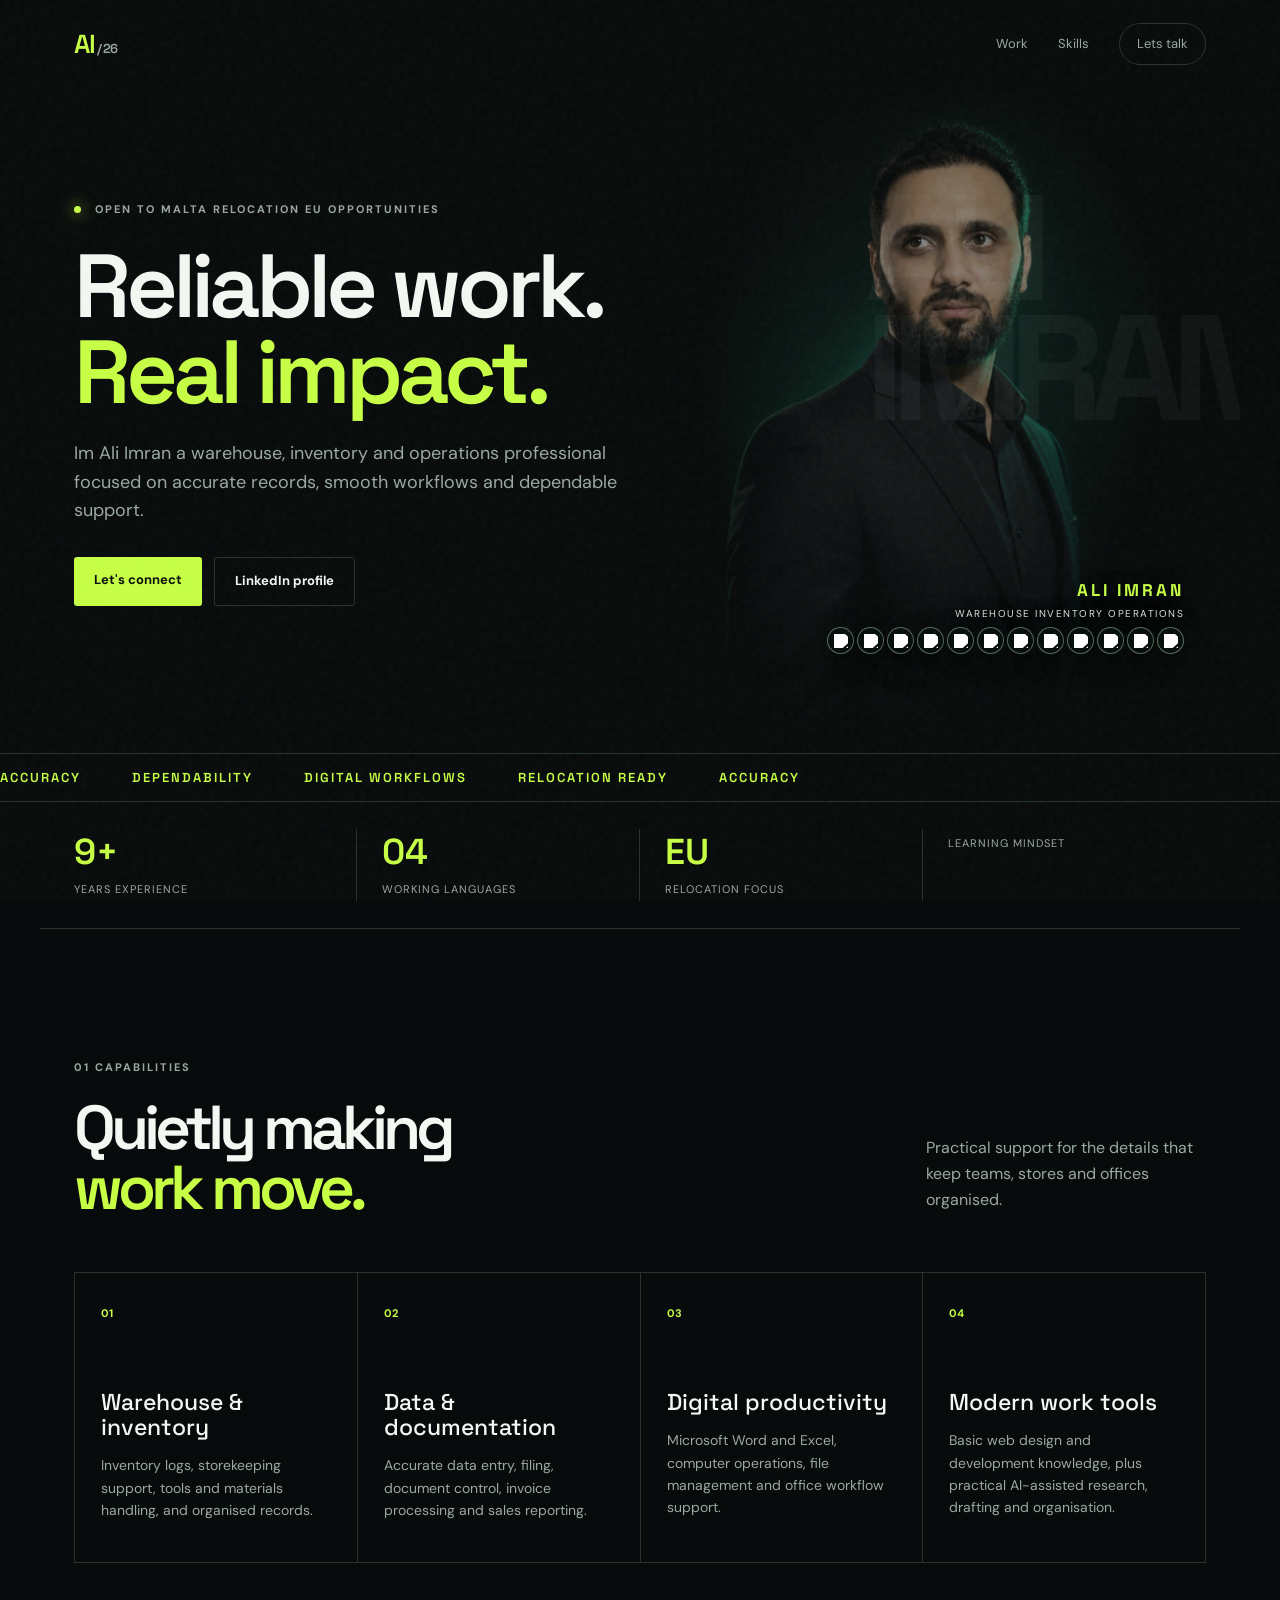
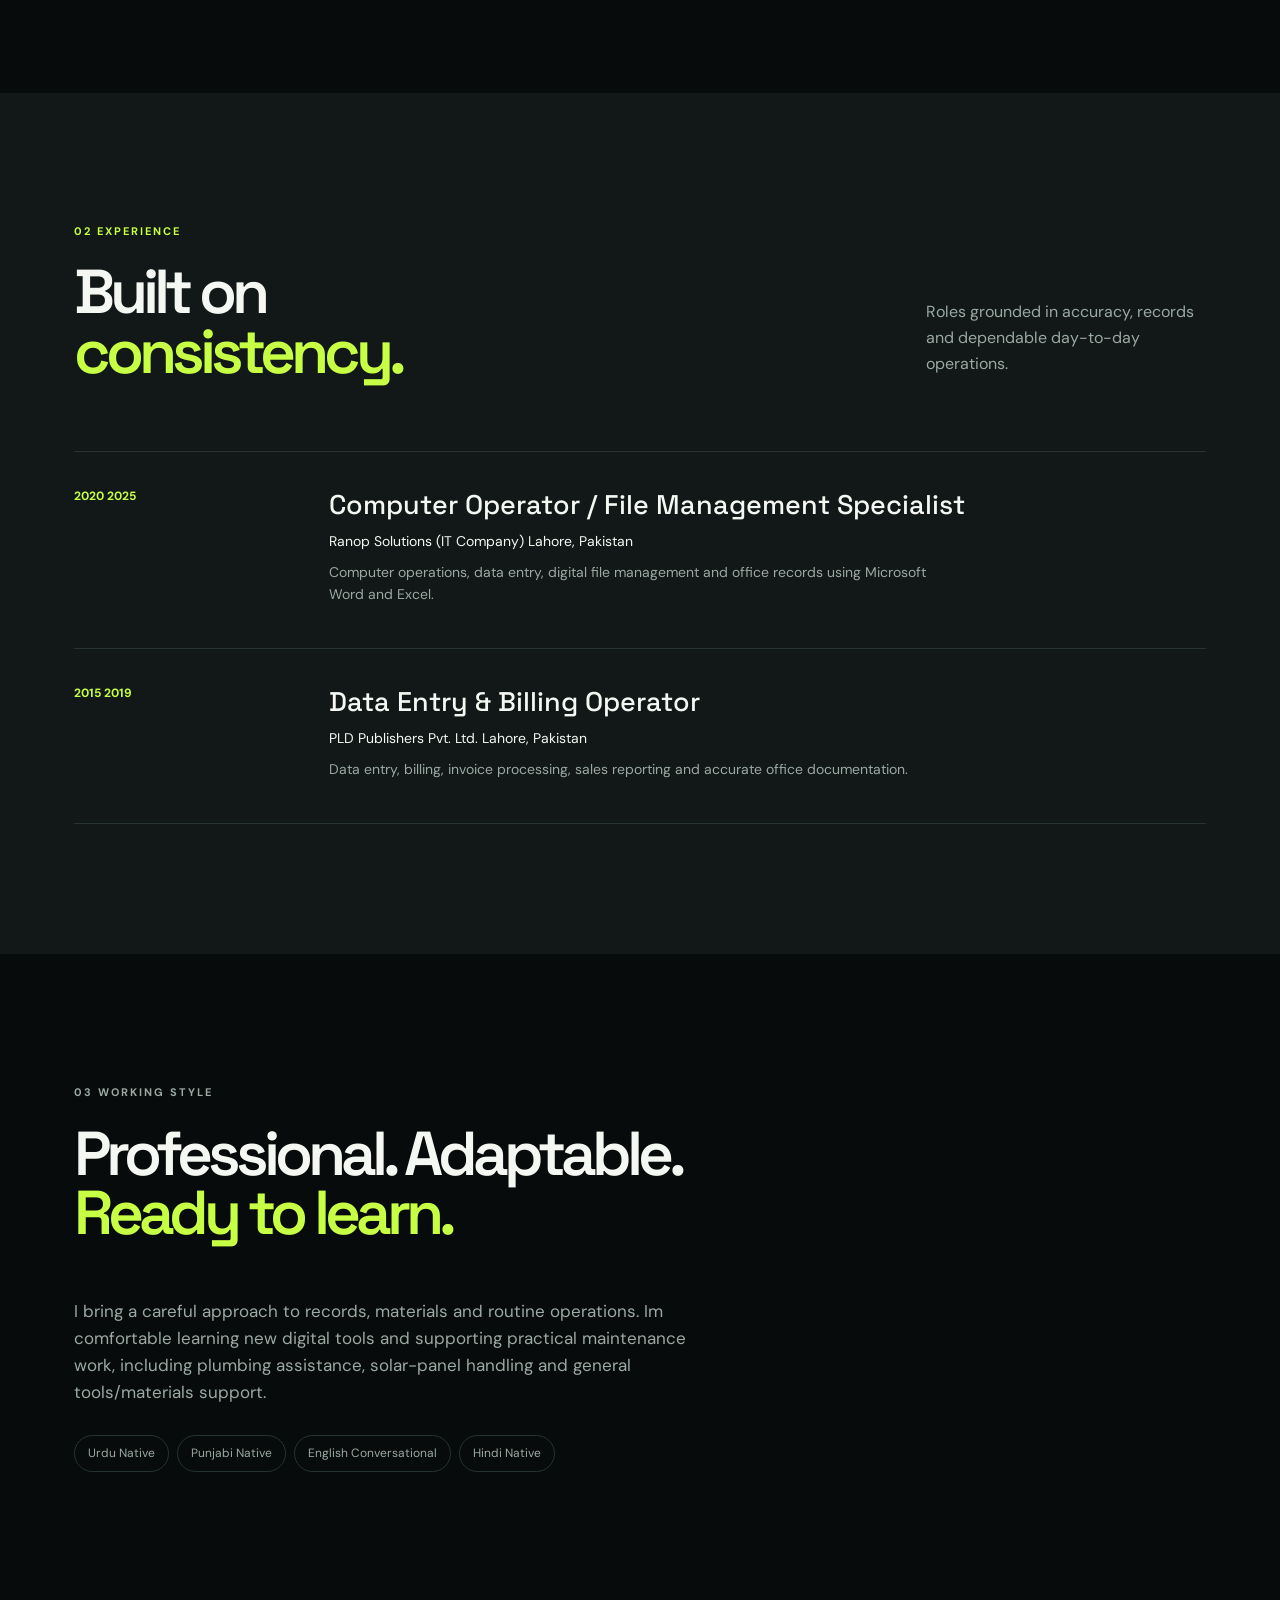
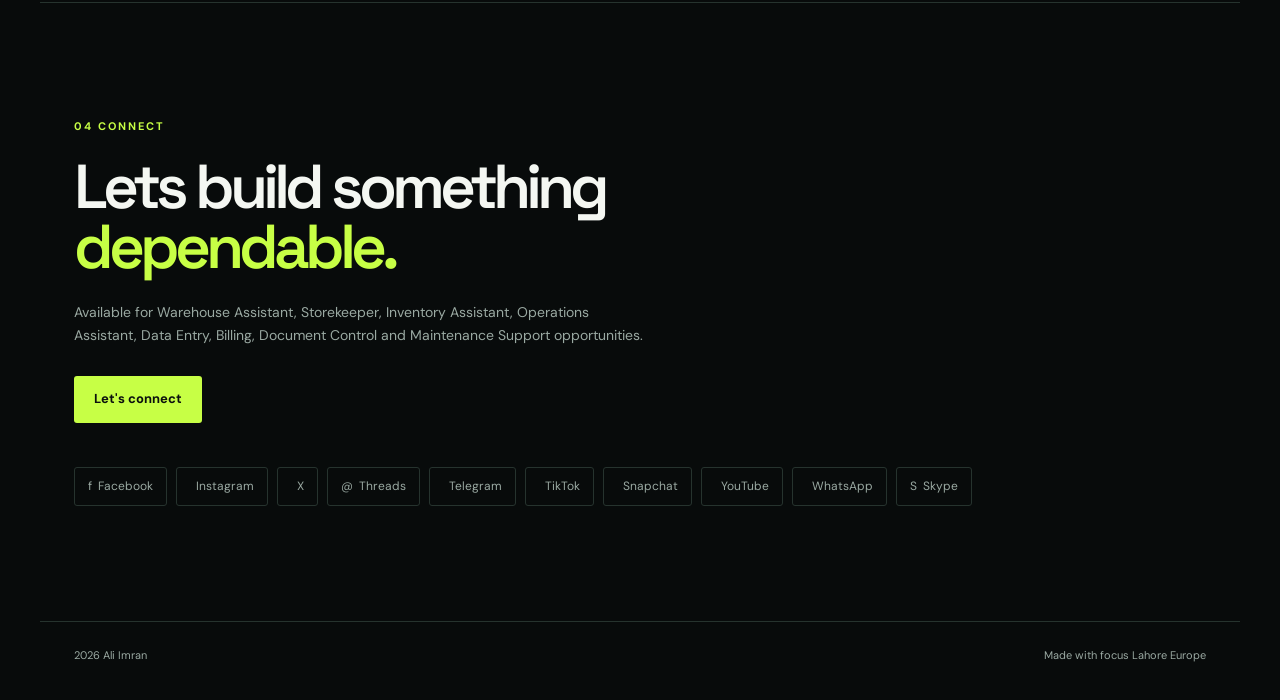
==== commit 4e340548: "Use uploaded portrait asset in portfolio" ====
--- a/index.html
+++ b/index.html
@@ -10,7 +10,7 @@
   <header class="nav shell"><a class="brand" href="#top"><span>AI</span> / 26</a><nav><a href="#work">Work</a><a href="#skills">Skills</a><a href="#contact" class="nav-cta">Lets talk </a></nav></header>
   <main id="top">
     <section class="hero shell">
-      <div class="hero-copy"><p class="eyebrow"><i></i> Open to Malta relocation  EU opportunities</p><h1>Reliable work.<br><em>Real impact.</em></h1><p class="lead">Im Ali Imran  a warehouse, inventory and operations professional focused on accurate records, smooth workflows and dependable support.</p><div class="actions"><a class="button primary" href="mailto:aliimranoficial@gmail.com">Let's connect</a><a class="button ghost" href="https://www.linkedin.com/in/ali-imran-237bb4104/" target="_blank" rel="noreferrer">LinkedIn profile</a></div></div><div class="portrait-wrap"><div class="portrait-ring"></div><img src="[data-uri]…13676 tokens truncated…[base64]/wDgNMBqQ/[base64]/jSZoJpDHDpTgTjnrTBSg0xDs9aSk9qX8aADPPWl79aToaKBi0opO1KKAFopKXvQIB60oxSA0dKAF54xzQc0maUkY4PNAxc9KTtR6E/pR39c0AKMdKPSkHWl4oEHryKO/pSE0cfWgAoo9cUtABTelFL9KADnOaOKQ/zpetAwzTW6U7tSGgCFhkVXPBqy3WoJRhs+tAFiF9yj1FSCqcTbXHoetXAeKACjpS96aetAEnUU36ULR3xQISikbrS0AFH0oNJQAueaWmml7UANfpVM9TVt+lUz1oGPWp16VCtTLQIkFKOtIOtKOtADhUh/wBWfpUY4p5/[base64]/wCFGaBC5o79aTPtR9aAHZ96T1pBmlNAAelFH40ZoAKB0o7GjvxQMWgijHNFICN6icblqVqZ9aYitVmF8r7ioGGDSxttb+dIZcBopoJznNO/rTEA6049eaaKWgBrH5sUmaY6udzhTtBxnHANEeehoGOGadRg0d6BC0UUUAMf7pqn3q1IflNVe9IZKtTLUK9amXpTEP7Uo+tA+tFADqcf9WfpTM08/wCrP0oIZVNFFFIsKKKKBhSUUlAgoopKBhRRSUALSUUUCCkpaSgBKKDRQMKKKKACkpaSgBaSlpKACiiigApaSjNABRRSUAFFFFABRRRQAUtJRQAtFLRQAlFLSUAApaSloEFWl/1Cd+tVatR/[base64]/[base64]/HNN704/Wm0AFLSUGgCKX7pquOtTy/dNQDrSGSrUwqFalFMQ+ikpaAHU/8AgP0qMYqT+E/SgiRVpKWkpFhRRSUALSUUUAFJRRQAUUUlABRRRQAUlFFAxKKKKACiiigANFFFACUUUtACUtFFACUUUlABRRRQAUUUUAFFFFABRRRQAtFFFAC0UlLQAlFLSUAKKtxcwj2qoKtQ/[base64]/nSEFLRRzQMKWkopiClo4pKAClooxQMTNL1pvcU/igQUoNJznmjjHegYCg9aB17cUdqBBR25oOO9HrQAUUvejHBoAOaPWl70d6AEpRR260o4oASlOaTvR+FAAaY1PNMNAEZqJx3qY00jK4oAhqeFsrgnpVfvTkbawNIZbB5pcU0H8qdnimISn5pnfFHNADqKSloAQ0GlpDQBDL901AtTS/dqJaQyRalWoh1qVaYh1FHegUAOFPH3DTBT/wCE0Ey2KxpKD1pKRQUUUUDCiiigBKKKKACkpTSUCCkoooGFJS0lAB2ooooAKKKKACkoooAKWiigAoopKACkpaSgAooooAWkoooAKKKKACiiigAooooAWiiigAooooAWrMB/[base64]/AOqkoFAC96UUlLQAUvUdKTtS5oGFFFApAFHal60vSmITnIpaSjvQAjcY9qXvSN931pfwoAB/Oj0oH86O1AADz+OKXvTe9L+fNAC5FHr/AEpB06UooAO9L26/Wk74pPb8qAFzzS5pv50vegYtLnime1LmgQ7PejP603tRmgBc0080tFAEdJSmm0AQuMGkqWQZGaipDJ4WyMdxUx9qpo21gat8GgApwplKOlMQ40dqKKAF701qWmt0oAgmPFMWll7Ui0hkgqUVEtSrTEO7YopKWgBwNO/[base64]/ANalzSUUAL+FFNpaAF60fzpKKACl/Cj8aKACiijtQAUtA9aD0oAYabTiKbQMQjIqEjBqeo5B3oAjqeJsjHpVenI21s0gLXagUdqD1piFp1MFOzQAU1qcaY/SgCvJ96gUjfeNOWkMkWpBUa1IopiHUUg96cOtACig/cpKVuExQTIr0tFFIoKTvRRQMKSlpKBBSUUUAFFFFAxDSUppKAClpKKACiiigAooooAKKKKACiikoAKKKKAFpKKSgAooooAKKKWgBKKSloAKKKKACiiigAooooAKWkpaAFFTMR9nSoamf/Ux/[base64]/yabS0xC/hRz9aKO3tQAUg7j3pfwpv8RzQA4dRR29KSl9aACjvSe/pSGgB1GD2oHvRQAYoozQaADvS96TNFACkUYpKWgApKO/[base64]/q0+lQ1NJ/q4/[base64]/dNAEQ608UwVIKBj1FSCmLUi0CE70p9aKBQALSP0p46UyTignqR0UlFIsKKKSgBaKSg0AFJRRQAUUUUAFJRRQAlLRRQAUlLRQAUUUUAFJRRQAUUUlAC0lFFABRS0lABS0lFABRRRQAlLSUtACUtFFABRRRQAUUUUAFFFFAC1K/MafSoqlf8A1afSgTIqcKQdadjigAooooGKKBR9aXPFMQUUZooAKXrSdqWgApKWjFADhTqaKM0AOppNIeKaTQA7NGabnmjNADxyKKaKdmkAtL2ptOpgFKKOcUuMUAFLSUtAAc0w072pp/[base64]/NDcigCGgUEUUhlhTuSlqOI8ketSUxCUx/u089Kjk6UARipBUYqVaQx4qQVGKkFMQUvWkpRQAvcUyWl/[base64]/lRSHhSfwoBjc4FIx4pH7UnaglIbRR3opFBSUtJQMSloooAKSiigAooooAKKKKACiiigAooooASiiigBKKWkoAKKKKACiiigBaSlptAC0UUUAFFFFACUUUUAFFFFABRRRQAtFJS0AFFFFABUn/LMfWo6kB+T8aBMmhHBqF/vVMnERzVc8mglbiiloHSg0FBScUtFABR3o5opgKKUc02nCgBwoJ4oJxTCaAAmkJpKKQC0UUtMApaKXGaAFFOAoAp2KADtS96X8qM+1AB3pRSZ56UtABwDzTSwoY1GTQAhNMJozTTQAuaTNJRSGLRSCnAUCChaDxQvSgY4Uq9MUg4PSnD7x/OmIWjFL+FFADcU3Gak7UhFAEVFPIpMUAJS0daKAFzxRmk6daKAHZp1R0uaAHjGfWl4qMdaeDQA7tQKbu9qARQA4CkxSilyKAGYpP5U6koASkxTgMijFAEeOaXmnd+aXtxQAzv0pKdzmkxQAlKetJjvQelABR/SikoAWjtRR9KADvS0lJQAtLSUUAOozSCl70ALRRzRQAhqM9akNNYUAMpaO9FAxaiYYNS01hkUCI6kQ81FTlpDJ6hf71Sg8VC33qYCipBTBTxQA8U/[base64]/6qAH/hSUmfrSigBRxS0gpPSgBDgYPvS4pGxjNOGMUAJikxT/pSdqAGYpMU80lADMUds04ig9KAG0d6KXHagBDSUtFACZpaKTFAC9KWm5oz+dAD+1GabmloAWmmloPSgBho7UpptAxaO1FKKBEJ60Dg09x6UykMmX7vPaom+9T1P6io+9ADxTxTFqRaYh60/imiloAcpwSfQVUY5YmrDnbGaqZpCW4/NTRTY4PSq2aUHmgbVy06huRUNOjkx9KV8ZyKYlpoR0UUlIoKKKKACiiigAooooAKKKSgBaKSigAooooAKKKKACkoooAWkpaSgAooooAKKKKACiiigBKKKKAEooooAWkoooAKKWkoAWkpaKAClpKKAFp6dT9KZ2p0f3xQJ7FiT/[base64]/WgBuPejFLiigBKSnfWk6UAJjPFJTu9BANADMUtLikxQAUlGPeigBRRSCigBwpM8mik/[base64]/Wm0+P/WL9aBPYWU5kP1plK33z9aSgFsLRRRQMWnCm06gQnU07FIKdQAUZAFISM02gY7dSUlLQIcOlFIOKB70AKKeOKaBTs4pgOJxUbNSM1MJoACaYaWgCkMTFKBTwlPCcUxEYWnhcU/ZilxQAgFOAo6UvU0AHFBpKax96AFZsVEzdqC3vUZNAATzSUlL2pDENJT6QimA2lBoopASA8CpAagFSK1MRKPpT/wAKiDcU7dQA40UZxQRzQAf1o9qTnFGaAHdqbS/WkoATtQBS0uBQAz8KP1p/HpRx+dADKXtS4/CkHSgBKaRzTu/[base64]/1i/WmCpI/9Yv1pCewjfeNJSt940lAIKWkpaBi0vakpaBBmjNN70UDFzRR2pRQIBS9qO3WjNAC0oFJ1pw6UAO6UxjSk4qMmmAE02nUoFIBAtSAUoWnUwEC0/[base64]/nSUA+9GaAE9/[base64]/TtQaTvR6c0AFHaj05ooAKSlz7UlACHqpp1NPSlzxQAUUDrQevFACfSiij+VABRR2oxQAd6Slox7UANop1NoAKTvS4pKACkoooATvRRRQAUlFFABSZoooAKKSjnFAxO9SJ3pmakj/[base64]/[base64]/[base64]/SjNFFADSaaTmiikMTBzTgtFFMB/So3biiikBETmkoooASnUUUALS0UUwCloooEKKKKKAF7UvY/SiigAHSl70UUAGaKKKAD8aSiigAo/[base64]//Z" alt="Portrait of Ali Imran" class="portrait"><div class="portrait-caption"><span>ALI IMRAN</span><small>WAREHOUSE  INVENTORY  OPERATIONS</small></div><div class="portrait-overlay"><strong>ALI IMRAN</strong><span>WAREHOUSE  INVENTORY  OPERATIONS</span></div><div class="portrait-social"><a href="https://www.facebook.com/Aliimrankazmii/" aria-label="Facebook" title="Facebook" target="_blank"><img src="https://cdn.simpleicons.org/facebook/ffffff" alt="Facebook"></a><a href="https://www.instagram.com/aliimrankazmii/" aria-label="Instagram" title="Instagram" target="_blank"><img src="https://cdn.simpleicons.org/instagram/ffffff" alt="Instagram"></a><a href="https://x.com/aliimrankazmii" aria-label="X" title="X" target="_blank"><img src="https://cdn.simpleicons.org/x/ffffff" alt="X"></a><a href="https://wa.me/923066984007" aria-label="WhatsApp" title="WhatsApp" target="_blank"><img src="https://cdn.simpleicons.org/whatsapp/ffffff" alt="WhatsApp"></a><a href="https://www.threads.net/@aliimrankazmii" aria-label="Threads" title="Threads" target="_blank"><img src="https://cdn.simpleicons.org/threads/ffffff" alt="Threads"></a><a href="https://t.me/aliimrankazmii" aria-label="Telegram" title="Telegram" target="_blank"><img src="https://cdn.simpleicons.org/telegram/ffffff" alt="Telegram"></a><a href="https://www.tiktok.com/@aliimrankazmii" aria-label="TikTok" title="TikTok" target="_blank"><img src="https://cdn.simpleicons.org/tiktok/ffffff" alt="TikTok"></a><a href="https://www.snapchat.com/add/aliimrankazmii" aria-label="Snapchat" title="Snapchat" target="_blank"><img src="https://cdn.simpleicons.org/snapchat/ffffff" alt="Snapchat"></a><a href="https://www.youtube.com/channel/UC9j4Hc0ykR93G3g0krMgXEg" aria-label="YouTube" title="YouTube" target="_blank"><img src="https://cdn.simpleicons.org/youtube/ffffff" alt="YouTube"></a><a href="https://www.linkedin.com/in/ali-imran-237bb4104/" aria-label="LinkedIn" title="LinkedIn" target="_blank"><img src="https://cdn.jsdelivr.net/npm/simple-icons@v13/icons/linkedin.svg" alt="LinkedIn"></a><a href="skype:ayan-shah1?chat" aria-label="Skype" title="Skype"><img src="https://cdn.jsdelivr.net/npm/simple-icons@v13/icons/skype.svg" alt="Skype"></a><a href="https://github.com/aliimrankazmii/ali-imran-portfolio" aria-label="GitHub" title="GitHub" target="_blank"><img src="https://cdn.simpleicons.org/github/ffffff" alt="GitHub"></a></div></div><div class="hero-mark">ALI<br>IMRAN</div>
+      <div class="hero-copy"><p class="eyebrow"><i></i> Open to Malta relocation  EU opportunities</p><h1>Reliable work.<br><em>Real impact.</em></h1><p class="lead">Im Ali Imran  a warehouse, inventory and operations professional focused on accurate records, smooth workflows and dependable support.</p><div class="actions"><a class="button primary" href="mailto:aliimranoficial@gmail.com">Let's connect</a><a class="button ghost" href="https://www.linkedin.com/in/ali-imran-237bb4104/" target="_blank" rel="noreferrer">LinkedIn profile</a></div></div><div class="portrait-wrap"><div class="portrait-ring"></div><img src="ali-imran-hero.jpg" alt="Portrait of Ali Imran" class="portrait"><div class="portrait-caption"><span>ALI IMRAN</span><small>WAREHOUSE  INVENTORY  OPERATIONS</small></div><div class="portrait-overlay"><strong>ALI IMRAN</strong><span>WAREHOUSE  INVENTORY  OPERATIONS</span></div><div class="portrait-social"><a href="https://www.facebook.com/Aliimrankazmii/" aria-label="Facebook" title="Facebook" target="_blank"><img src="https://cdn.simpleicons.org/facebook/ffffff" alt="Facebook"></a><a href="https://www.instagram.com/aliimrankazmii/" aria-label="Instagram" title="Instagram" target="_blank"><img src="https://cdn.simpleicons.org/instagram/ffffff" alt="Instagram"></a><a href="https://x.com/aliimrankazmii" aria-label="X" title="X" target="_blank"><img src="https://cdn.simpleicons.org/x/ffffff" alt="X"></a><a href="https://wa.me/923066984007" aria-label="WhatsApp" title="WhatsApp" target="_blank"><img src="https://cdn.simpleicons.org/whatsapp/ffffff" alt="WhatsApp"></a><a href="https://www.threads.net/@aliimrankazmii" aria-label="Threads" title="Threads" target="_blank"><img src="https://cdn.simpleicons.org/threads/ffffff" alt="Threads"></a><a href="https://t.me/aliimrankazmii" aria-label="Telegram" title="Telegram" target="_blank"><img src="https://cdn.simpleicons.org/telegram/ffffff" alt="Telegram"></a><a href="https://www.tiktok.com/@aliimrankazmii" aria-label="TikTok" title="TikTok" target="_blank"><img src="https://cdn.simpleicons.org/tiktok/ffffff" alt="TikTok"></a><a href="https://www.snapchat.com/add/aliimrankazmii" aria-label="Snapchat" title="Snapchat" target="_blank"><img src="https://cdn.simpleicons.org/snapchat/ffffff" alt="Snapchat"></a><a href="https://www.youtube.com/channel/UC9j4Hc0ykR93G3g0krMgXEg" aria-label="YouTube" title="YouTube" target="_blank"><img src="https://cdn.simpleicons.org/youtube/ffffff" alt="YouTube"></a><a href="https://www.linkedin.com/in/ali-imran-237bb4104/" aria-label="LinkedIn" title="LinkedIn" target="_blank"><img src="https://cdn.jsdelivr.net/npm/simple-icons@v13/icons/linkedin.svg" alt="LinkedIn"></a><a href="skype:ayan-shah1?chat" aria-label="Skype" title="Skype"><img src="https://cdn.jsdelivr.net/npm/simple-icons@v13/icons/skype.svg" alt="Skype"></a><a href="https://github.com/aliimrankazmii/ali-imran-portfolio" aria-label="GitHub" title="GitHub" target="_blank"><img src="https://cdn.simpleicons.org/github/ffffff" alt="GitHub"></a></div></div><div class="hero-mark">ALI<br>IMRAN</div>
     </section>
     <section class="ticker"><div>ACCURACY <span></span> DEPENDABILITY <span></span> DIGITAL WORKFLOWS <span></span> RELOCATION READY <span></span> ACCURACY <span></span></div></section>
     <section class="stats shell"><div><strong>9+</strong><span>years experience</span></div><div><strong>04</strong><span>working languages</span></div><div><strong>EU</strong><span>relocation focus</span></div><div><strong></strong><span>learning mindset</span></div></section>
--- a/styles.css
+++ b/styles.css
@@ -1,3 +1,4 @@
 @import url('https://fonts.googleapis.com/css2?family=DM+Sans:wght@400;500;600;700&family=Space+Grotesk:wght@400;500;600;700&display=swap');
-:root{--bg:#080b0b;--panel:#111817;--ink:#f4f7f2;--muted:#9aa9a2;--line:#26332e;--lime:#c7ff45;--teal:#00d9a5}*{box-sizing:border-box}html{scroll-behavior:smooth}body{margin:0;background:var(--bg);color:var(--ink);font-family:'DM Sans',sans-serif;line-height:1.6;overflow-x:hidden}.noise{position:fixed;inset:0;opacity:.035;pointer-events:none;z-index:9;background-image:url("data:image/svg+xml,%3Csvg viewBox='0 0 180 180' xmlns='http://www.w3.org/2000/svg'%3E%3Cfilter id='n'%3E%3CfeTurbulence type='fractalNoise' baseFrequency='.9' numOctaves='3' stitchTiles='stitch'/%3E%3C/filter%3E%3Crect width='100%25' height='100%25' filter='url(%23n)'/%3E%3C/svg%3E")}.shell{max-width:1200px;margin:auto;padding-left:34px;padding-right:34px}.nav{height:88px;display:flex;justify-content:space-between;align-items:center;position:relative;z-index:3}.brand{color:var(--ink);text-decoration:none;font:600 17px 'Space Grotesk';letter-spacing:-1px}.brand span{color:var(--lime);font-size:26px}.nav nav{display:flex;gap:30px;align-items:center}.nav a{color:var(--muted);text-decoration:none;font-size:13px}.nav a:hover{color:var(--lime)}.nav-cta{border:1px solid var(--line);border-radius:30px;padding:10px 17px}.hero{min-height:650px;position:relative;display:grid;grid-template-columns:1.05fr .95fr;align-items:center;padding-top:30px;padding-bottom:75px;overflow:hidden}.hero-copy{position:relative;z-index:2}.eyebrow,.section-kicker{font-size:11px;letter-spacing:2px;text-transform:uppercase;color:var(--muted);font-weight:700}.eyebrow i{display:inline-block;width:7px;height:7px;background:var(--lime);border-radius:50%;margin-right:9px;box-shadow:0 0 16px var(--lime)}h1,h2{font:600 clamp(52px,7vw,94px)/.96 'Space Grotesk';letter-spacing:-5px;margin:24px 0}em{font-style:normal;color:var(--lime)}.lead{font-size:18px;color:var(--muted);max-width:560px}.actions{display:flex;gap:12px;flex-wrap:wrap;margin-top:32px}.button{display:inline-flex;padding:13px 20px;border-radius:3px;text-decoration:none;font-weight:700;font-size:13px}.primary{background:var(--lime);color:#0b100d}.ghost{border:1px solid var(--line);color:var(--ink)}.mini-social{display:flex;gap:8px;margin-top:38px}.mini-social a{display:grid;place-items:center;width:35px;height:35px;border:1px solid var(--line);border-radius:50%;color:var(--muted);text-decoration:none;font-weight:700;transition:.25s}.mini-social a:hover{background:var(--lime);color:#071009;border-color:var(--lime);transform:translateY(-4px)}.portrait-wrap{height:560px;position:relative;display:grid;place-items:center}.portrait{height:630px;max-width:100%;object-fit:contain;position:relative;z-index:1;filter:saturate(.8) contrast(1.08);mask-image:linear-gradient(to bottom,#000 76%,transparent 100%);animation:float 7s ease-in-out infinite}.portrait-ring{position:absolute;width:440px;height:440px;border:1px solid #35523d;border-radius:50%;box-shadow:0 0 100px #00d9a522,inset 0 0 80px #c7ff4510}.portrait-caption{position:absolute;right:10px;bottom:44px;z-index:2;display:flex;flex-direction:column;align-items:flex-end;color:var(--lime);font:600 12px 'Space Grotesk';letter-spacing:2px}.portrait-caption small{color:var(--muted);font:10px 'DM Sans';letter-spacing:1px;margin-top:5px}.hero-mark{position:absolute;right:-18px;top:100px;color:#fff;opacity:.035;font:700 150px/.8 'Space Grotesk';letter-spacing:-14px;z-index:0}.ticker{border-top:1px solid var(--line);border-bottom:1px solid var(--line);overflow:hidden;color:var(--lime);font:600 13px 'Space Grotesk';letter-spacing:2px;white-space:nowrap;padding:15px 0}.ticker div{animation:marquee 24s linear infinite}.ticker span{color:var(--muted);padding:0 23px}.stats{display:grid;grid-template-columns:repeat(4,1fr);padding-top:27px;padding-bottom:27px;border-bottom:1px solid var(--line)}.stats div{border-right:1px solid var(--line);padding-left:25px}.stats div:first-child{padding-left:0}.stats div:last-child{border:0}.stats strong{display:block;font:600 36px 'Space Grotesk';color:var(--lime)}.stats span{color:var(--muted);font-size:11px;text-transform:uppercase;letter-spacing:1px}.section{padding-top:130px;padding-bottom:130px}.section-title{display:flex;justify-content:space-between;align-items:end;gap:40px}.section-title h2,.principles h2,.contact h2{font-size:62px;margin:22px 0 55px}.section-title p{max-width:280px;color:var(--muted);margin-bottom:60px}.skill-grid{display:grid;grid-template-columns:repeat(4,1fr);gap:1px;background:var(--line);border:1px solid var(--line)}.skill-grid article{background:var(--bg);min-height:280px;padding:26px;transition:.3s}.skill-grid article:hover{background:var(--panel);transform:translateY(-7px)}.skill-grid b{color:var(--lime);font-size:11px}.skill-grid h3{font:500 23px/1.1 'Space Grotesk';margin:65px 0 14px}.skill-grid p,.timeline p,.principles>p,.contact>p{color:var(--muted);font-size:14px}.dark{background:var(--panel)}.lime{color:var(--lime)}.timeline{border-top:1px solid var(--line);margin-top:15px}.timeline article{display:grid;grid-template-columns:210px 1fr;gap:45px;padding:35px 0;border-bottom:1px solid var(--line)}time{color:var(--lime);font-size:12px;font-weight:700}.timeline h3{font:500 27px 'Space Grotesk';margin:0}.timeline p{max-width:620px;margin:8px 0}.timeline .company{color:var(--ink)}.principles{max-width:1200px}.principles>p{max-width:650px;font-size:17px}.pills{display:flex;flex-wrap:wrap;gap:8px;margin-top:28px}.pills span{border:1px solid var(--line);padding:8px 13px;border-radius:20px;color:var(--muted);font-size:12px}.contact{border-top:1px solid var(--line);padding-top:115px;padding-bottom:115px}.contact h2{margin-bottom:25px}.contact>p{max-width:570px;margin-bottom:30px}.all-social{display:flex;flex-wrap:wrap;gap:9px;margin-top:44px}.all-social a{border:1px solid var(--line);border-radius:3px;padding:9px 13px;color:var(--muted);font-size:12px;text-decoration:none;transition:.25s}.all-social a:hover{color:#071009;background:var(--lime);border-color:var(--lime);transform:translateY(-3px)}.footer{border-top:1px solid var(--line);padding-top:25px;padding-bottom:35px;display:flex;justify-content:space-between;color:var(--muted);font-size:11px}.reveal{opacity:0;transform:translateY(22px);transition:opacity .7s,transform .7s}.reveal.show{opacity:1;transform:none}@keyframes float{0%,100%{transform:translateY(0)}50%{transform:translateY(-12px)}}@keyframes marquee{to{transform:translateX(-50%)}}@media(max-width:800px){.shell{padding-left:21px;padding-right:21px}.nav{height:72px}.nav nav a:not(.nav-cta){display:none}.hero{grid-template-columns:1fr;padding-top:65px}.portrait-wrap{height:470px;order:-1}.portrait{height:500px}.hero-mark{font-size:100px}.section{padding-top:85px;padding-bottom:85px}.section-title{display:block}.section-title p{margin-bottom:35px}.section-title h2,.principles h2,.contact h2{font-size:48px;margin-bottom:25px}.skill-grid{grid-template-columns:repeat(2,1fr)}.stats{grid-template-columns:repeat(2,1fr);gap:20px}.stats div:nth-child(2){border:0}.timeline article{grid-template-columns:1fr;gap:9px}.footer{flex-direction:column;gap:8px}}@media(max-width:480px){h1{font-size:56px}.skill-grid{grid-template-columns:1fr}.portrait-ring{width:320px;height:320px}.hero{min-height:auto}.portrait-wrap{height:400px}.portrait{height:430px}}
+:root{--bg:#080b0b;--panel:#111817;--ink:#f4f7f2;--muted:#9aa9a2;--line:#26332e;--lime:#c7ff45;--teal:#00d9a5}*{box-sizing:border-box}html{scroll-behavior:smooth}body{margin:0;background:var(--bg);color:var(--ink);font-family:'DM Sans',sans-serif;line-height:1.6;overflow-x:hidden}.noise{position:fixed;inset:0;opacity:.035;pointer-events:none;z-index:9;background-image:url("data:image/svg+xml,%3Csvg viewBox='0 0 180 180' xmlns='http://www.w3.org/2000/svg'%3E%3Cfilter id='n'%3E%3CfeTurbulence type='fractalNoise' baseFrequency='.9' numOctaves='3' stitchTiles='stitch'/%3E%3C/filter%3E%3Crect width='100%25' height='100%25' filter='url(%23n)'/%3E%3C/svg%3E")}.shell{max-width:1200px;margin:auto;padding-left:34px;padding-right:34px}.nav{height:88px;display:flex;justify-content:space-between;align-items:center;position:relative;z-index:3}.brand{color:var(--ink);text-decoration:none;font:600 17px 'Space Grotesk';letter-spacing:-1px}.brand span{color:var(--lime);font-size:26px}.nav nav{display:flex;gap:30px;align-items:center}.nav a{color:var(--muted);text-decoration:none;font-size:13px}.nav a:hover{color:var(--lime)}.nav-cta{border:1px solid var(--line);border-radius:30px;padding:10px 17px}.hero{min-height:650px;position:relative;display:grid;grid-template-columns:1.05fr .95fr;align-items:center;padding-top:30px;padding-bottom:75px;overflow:hidden}.hero-copy{position:relative;z-index:2}.eyebrow,.section-kicker{font-size:11px;letter-spacing:2px;text-transform:uppercase;color:var(--muted);font-weight:700}.eyebrow i{display:inline-block;width:7px;height:7px;background:var(--lime);border-radius:50%;margin-right:9px;box-shadow:0 0 16px var(--lime)}h1,h2{font:600 clamp(52px,7vw,94px)/.96 'Space Grotesk';letter-spacing:-5px;margin:24px 0}em{font-style:normal;color:var(--lime)}.lead{font-size:18px;color:var(--muted);max-width:560px}.actions{display:flex;gap:12px;flex-wrap:wrap;margin-top:32px}.button{display:inline-flex;padding:13px 20px;border-radius:3px;text-decoration:none;font-weight:700;font-size:13px}.primary{background:var(--lime);color:#0b100d}.ghost{border:1px solid var(--line);color:var(--ink)}.mini-social{display:flex;gap:8px;margin-top:38px}.mini-social a{display:grid;place-items:center;width:35px;height:35px;border:1px solid var(--line);border-radius:50%;color:var(--muted);text-decoration:none;font-weight:700;transition:.25s}.mini-social a:hover{background:var(--lime);color:#071009;border-color:var(--lime);transform:translateY(-4px)}.portrait-wrap{height:560px;position:relative;display:grid;place-items:center}.portrait{height:630px;max-width:100%;object-fit:contain;position:relative;z-index:1;filter:saturate(.8) contrast(1.08);mix-blend-mode:screen;opacity:.58;mask-image:linear-gradient(to bottom,transparent 0%,#000 7%,#000 78%,transparent 100%);animation:float 7s ease-in-out infinite;transform:translateY(-28px) scale(1.07)}.portrait-ring{display:none}.portrait-overlay{position:absolute;right:22px;bottom:58px;z-index:2;display:flex;flex-direction:column;align-items:flex-end;text-align:right;color:var(--lime);text-shadow:0 2px 18px #000;font:600 17px Space Grotesk;letter-spacing:3px}.portrait-overlay span{color:#dce8df;font:10px DM Sans;letter-spacing:1.5px;margin-top:6px}.portrait-social{position:absolute;right:22px;left:auto;bottom:24px;z-index:3;display:flex;gap:3px;flex-wrap:nowrap;transform:none;max-width:96%;overflow:visible}.portrait-social a{display:grid;place-items:center;width:27px;height:27px;border:1px solid #8ca98d99;border-radius:50%;background:#07100dcc;color:var(--ink);text-decoration:none;box-shadow:0 8px 24px #0008;transition:.25s}.portrait-social a:hover{background:var(--lime);color:#071009;border-color:var(--lime);transform:translateY(-5px)}.hero-mark{position:absolute;right:-18px;top:100px;color:#fff;opacity:.035;font:700 150px/.8 'Space Grotesk';letter-spacing:-14px;z-index:0}.ticker{border-top:1px solid var(--line);border-bottom:1px solid var(--line);overflow:hidden;color:var(--lime);font:600 13px 'Space Grotesk';letter-spacing:2px;white-space:nowrap;padding:15px 0}.ticker div{animation:marquee 24s linear infinite}.ticker span{color:var(--muted);padding:0 23px}.stats{display:grid;grid-template-columns:repeat(4,1fr);padding-top:27px;padding-bottom:27px;border-bottom:1px solid var(--line)}.stats div{border-right:1px solid var(--line);padding-left:25px}.stats div:first-child{padding-left:0}.stats div:last-child{border:0}.stats strong{display:block;font:600 36px 'Space Grotesk';color:var(--lime)}.stats span{color:var(--muted);font-size:11px;text-transform:uppercase;letter-spacing:1px}.section{padding-top:130px;padding-bottom:130px}.section-title{display:flex;justify-content:space-between;align-items:end;gap:40px}.section-title h2,.principles h2,.contact h2{font-size:62px;margin:22px 0 55px}.section-title p{max-width:280px;color:var(--muted);margin-bottom:60px}.skill-grid{display:grid;grid-template-columns:repeat(4,1fr);gap:1px;background:var(--line);border:1px solid var(--line)}.skill-grid article{background:var(--bg);min-height:280px;padding:26px;transition:.3s}.skill-grid article:hover{background:var(--panel);transform:translateY(-7px)}.skill-grid b{color:var(--lime);font-size:11px}.skill-grid h3{font:500 23px/1.1 'Space Grotesk';margin:65px 0 14px}.skill-grid p,.timeline p,.principles>p,.contact>p{color:var(--muted);font-size:14px}.dark{background:var(--panel)}.lime{color:var(--lime)}.timeline{border-top:1px solid var(--line);margin-top:15px}.timeline article{display:grid;grid-template-columns:210px 1fr;gap:45px;padding:35px 0;border-bottom:1px solid var(--line)}time{color:var(--lime);font-size:12px;font-weight:700}.timeline h3{font:500 27px 'Space Grotesk';margin:0}.timeline p{max-width:620px;margin:8px 0}.timeline .company{color:var(--ink)}.principles{max-width:1200px}.principles>p{max-width:650px;font-size:17px}.pills{display:flex;flex-wrap:wrap;gap:8px;margin-top:28px}.pills span{border:1px solid var(--line);padding:8px 13px;border-radius:20px;color:var(--muted);font-size:12px}.contact{border-top:1px solid var(--line);padding-top:115px;padding-bottom:115px}.contact h2{margin-bottom:25px}.contact>p{max-width:570px;margin-bottom:30px}.all-social{display:flex;flex-wrap:wrap;gap:9px;margin-top:44px}.all-social a{border:1px solid var(--line);border-radius:3px;padding:9px 13px;color:var(--muted);font-size:12px;text-decoration:none;transition:.25s}.all-social a:hover{color:#071009;background:var(--lime);border-color:var(--lime);transform:translateY(-3px)}.footer{border-top:1px solid var(--line);padding-top:25px;padding-bottom:35px;display:flex;justify-content:space-between;color:var(--muted);font-size:11px}.reveal{opacity:0;transform:translateY(22px);transition:opacity .7s,transform .7s}.reveal.show{opacity:1;transform:none}@keyframes float{0%,100%{transform:translateY(0)}50%{transform:translateY(-12px)}}@keyframes marquee{to{transform:translateX(-50%)}}@media(max-width:800px){.shell{padding-left:21px;padding-right:21px}.nav{height:72px}.nav nav a:not(.nav-cta){display:none}.hero{grid-template-columns:1fr;padding-top:65px}.portrait-wrap{height:470px;order:-1}.portrait{height:500px}.hero-mark{font-size:100px}.section{padding-top:85px;padding-bottom:85px}.section-title{display:block}.section-title p{margin-bottom:35px}.section-title h2,.principles h2,.contact h2{font-size:48px;margin-bottom:25px}.skill-grid{grid-template-columns:repeat(2,1fr)}.stats{grid-template-columns:repeat(2,1fr);gap:20px}.stats div:nth-child(2){border:0}.timeline article{grid-template-columns:1fr;gap:9px}.footer{flex-direction:column;gap:8px}}@media(max-width:480px){h1{font-size:56px}.skill-grid{grid-template-columns:1fr}.portrait-ring{display:none}.hero{min-height:auto}.portrait-wrap{height:400px}.portrait{height:430px}}
 @media(prefers-reduced-motion:reduce){*,*::before,*::after{animation:none!important;transition:none!important;scroll-behavior:auto!important}}
+.portrait-caption{display:none}.portrait-social a img{width:14px;height:14px;display:block;object-fit:contain;filter:brightness(0) invert(1)}.portrait-social a:hover img{filter:brightness(0)}
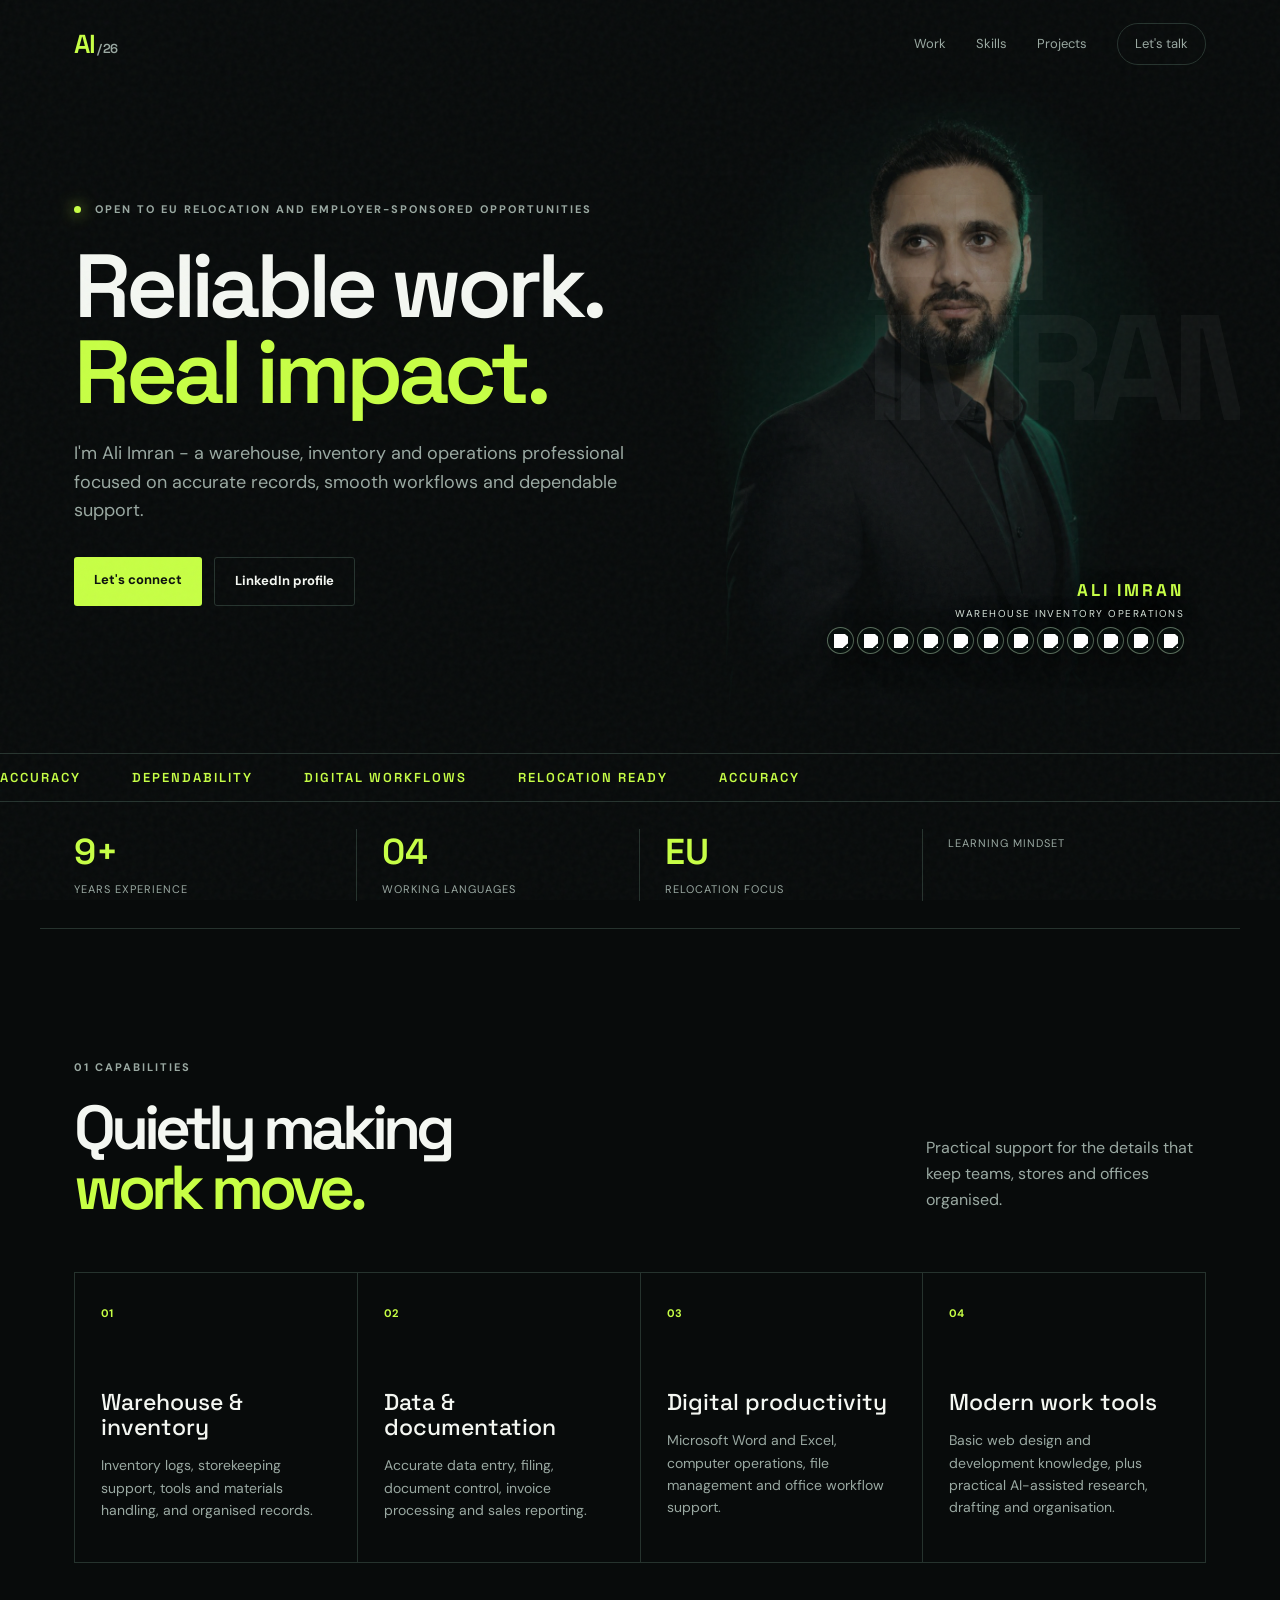
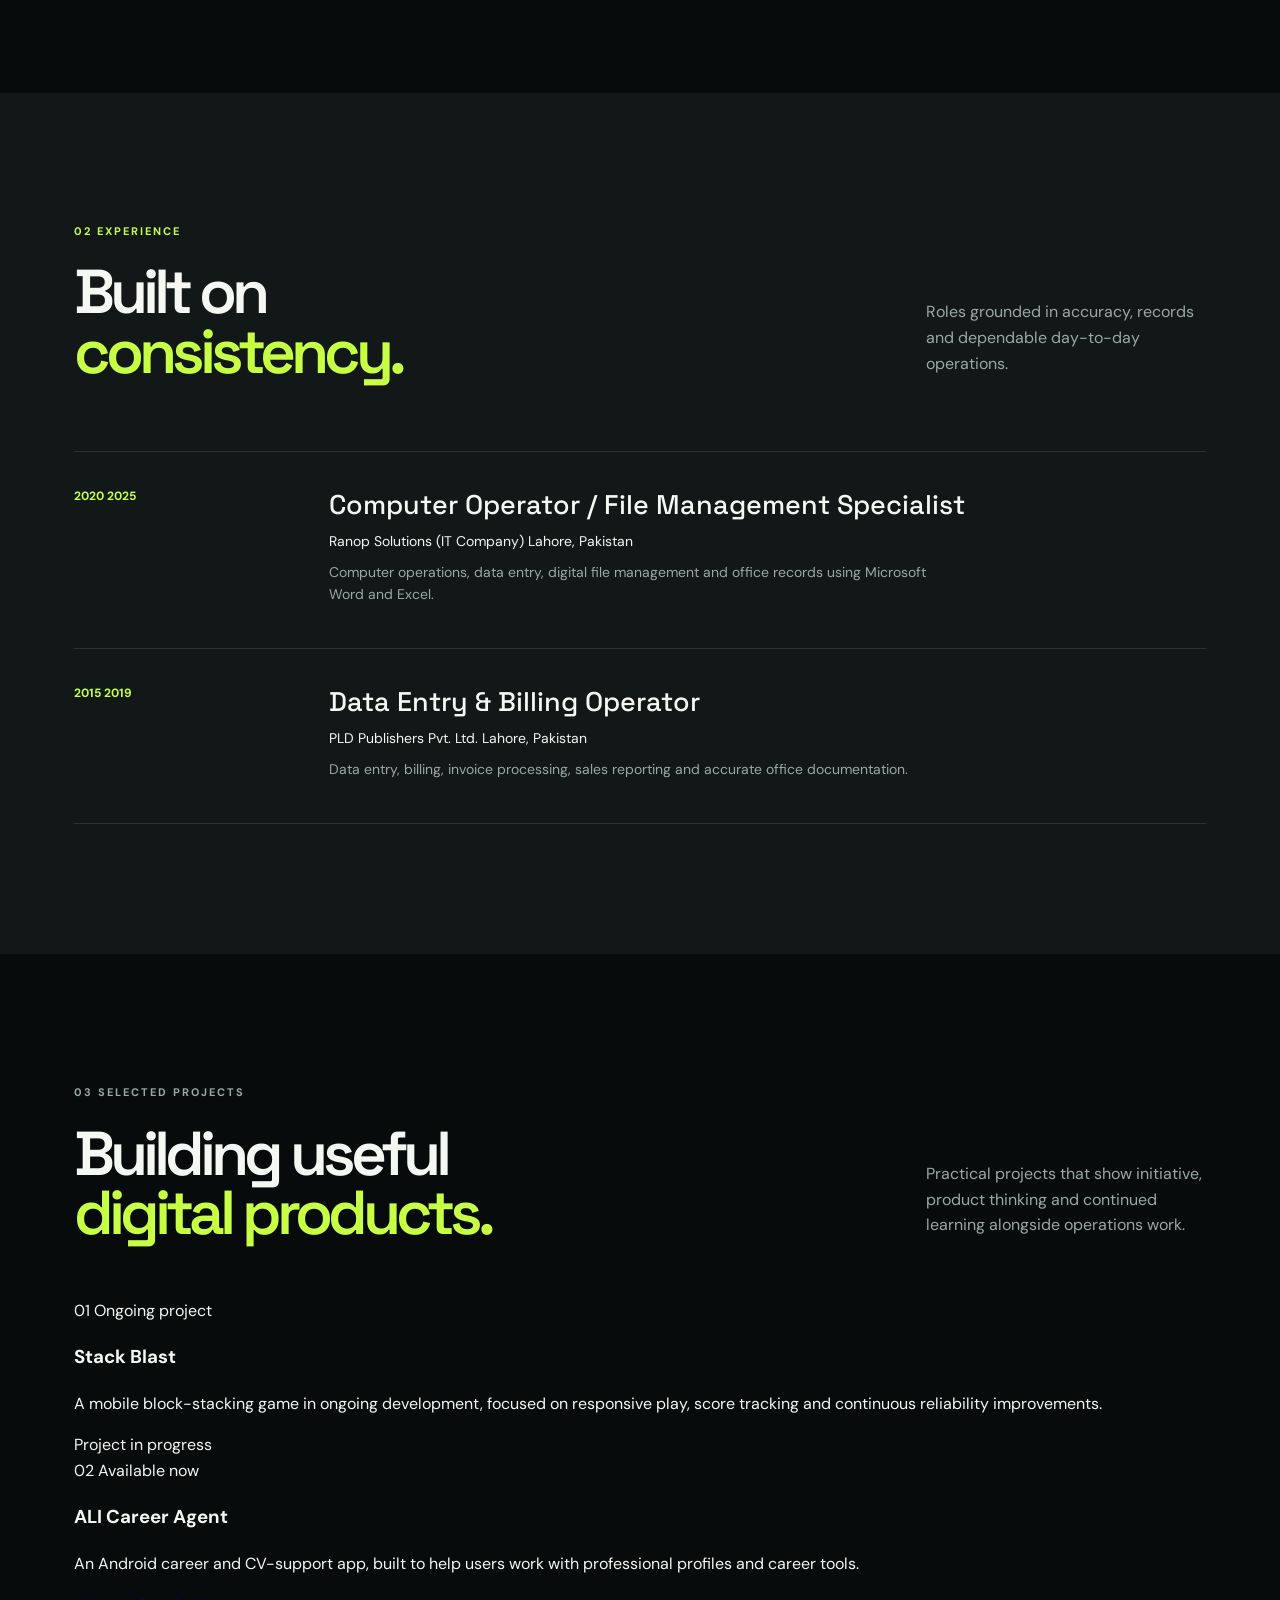
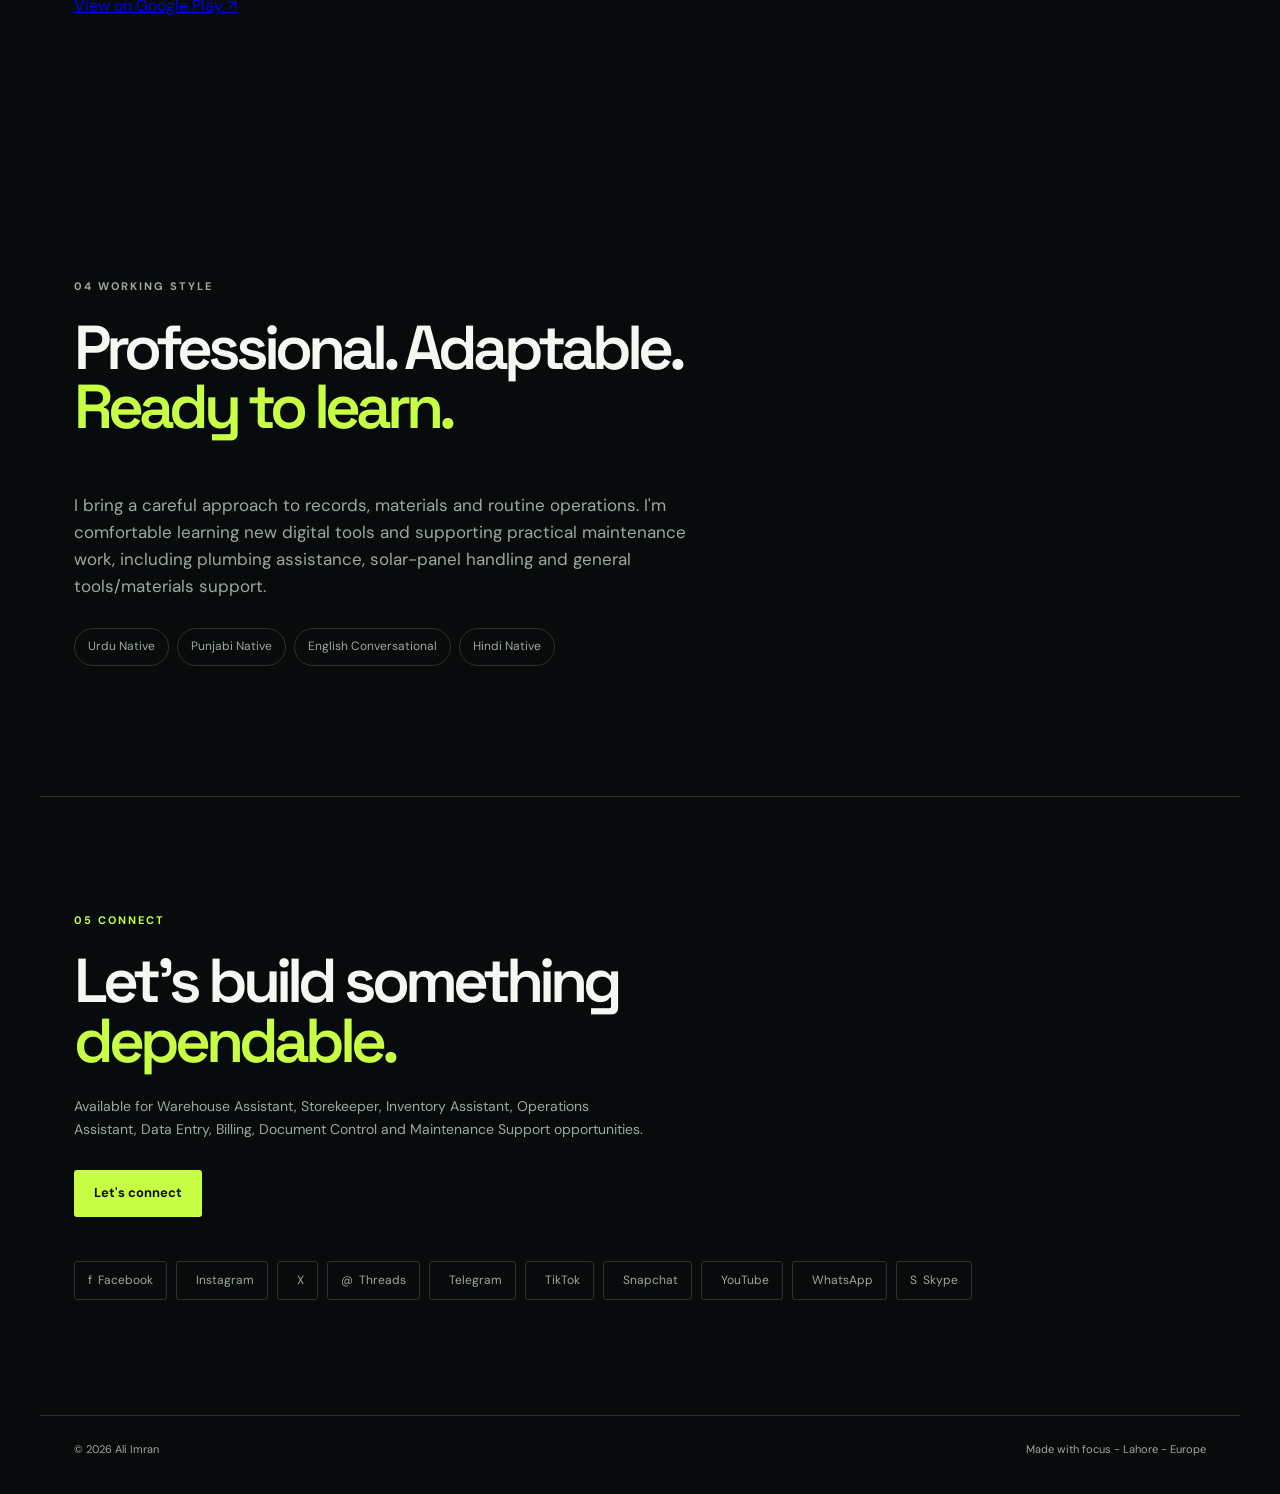
==== commit 6eb9d03a: "Add EU-ready projects section" ====
--- a/index.html
+++ b/index.html
@@ -2,23 +2,41 @@
 <html lang="en">
 <head>
   <meta charset="utf-8"><meta name="viewport" content="width=device-width, initial-scale=1">
-  <meta name="description" content="Ali Imran  warehouse, inventory and operations professional.">
-  <title>Ali Imran | Operations &amp; Inventory</title><link rel="stylesheet" href="styles.css">
+  <meta name="description" content="Ali Imran - warehouse, inventory and operations professional.">
+  <title>Ali Imran | Operations &amp; Inventory</title><link rel="canonical" href="https://aliimrankazmii.github.io/ali-imran-portfolio/"><meta property="og:title" content="Ali Imran | Warehouse, Inventory &amp; Operations"><meta property="og:description" content="Professional portfolio of Ali Imran - warehouse, inventory, data entry and operations support."><meta property="og:type" content="website"><meta property="og:url" content="https://aliimrankazmii.github.io/ali-imran-portfolio/"><meta property="og:image" content="https://aliimrankazmii.github.io/ali-imran-portfolio/ali-imran-hero.jpg"><link rel="stylesheet" href="styles.css">
 </head>
 <body>
   <div class="noise"></div>
-  <header class="nav shell"><a class="brand" href="#top"><span>AI</span> / 26</a><nav><a href="#work">Work</a><a href="#skills">Skills</a><a href="#contact" class="nav-cta">Lets talk </a></nav></header>
+  <header class="nav shell"><a class="brand" href="#top"><span>AI</span> / 26</a><nav><a href="#work">Work</a><a href="#skills">Skills</a><a href="#projects">Projects</a><a href="#contact" class="nav-cta">Let's talk</a></nav></header>
   <main id="top">
     <section class="hero shell">
-      <div class="hero-copy"><p class="eyebrow"><i></i> Open to Malta relocation  EU opportunities</p><h1>Reliable work.<br><em>Real impact.</em></h1><p class="lead">Im Ali Imran  a warehouse, inventory and operations professional focused on accurate records, smooth workflows and dependable support.</p><div class="actions"><a class="button primary" href="mailto:aliimranoficial@gmail.com">Let's connect</a><a class="button ghost" href="https://www.linkedin.com/in/ali-imran-237bb4104/" target="_blank" rel="noreferrer">LinkedIn profile</a></div></div><div class="portrait-wrap"><div class="portrait-ring"></div><img src="ali-imran-hero.jpg" alt="Portrait of Ali Imran" class="portrait"><div class="portrait-caption"><span>ALI IMRAN</span><small>WAREHOUSE  INVENTORY  OPERATIONS</small></div><div class="portrait-overlay"><strong>ALI IMRAN</strong><span>WAREHOUSE  INVENTORY  OPERATIONS</span></div><div class="portrait-social"><a href="https://www.facebook.com/Aliimrankazmii/" aria-label="Facebook" title="Facebook" target="_blank"><img src="https://cdn.simpleicons.org/facebook/ffffff" alt="Facebook"></a><a href="https://www.instagram.com/aliimrankazmii/" aria-label="Instagram" title="Instagram" target="_blank"><img src="https://cdn.simpleicons.org/instagram/ffffff" alt="Instagram"></a><a href="https://x.com/aliimrankazmii" aria-label="X" title="X" target="_blank"><img src="https://cdn.simpleicons.org/x/ffffff" alt="X"></a><a href="https://wa.me/923066984007" aria-label="WhatsApp" title="WhatsApp" target="_blank"><img src="https://cdn.simpleicons.org/whatsapp/ffffff" alt="WhatsApp"></a><a href="https://www.threads.net/@aliimrankazmii" aria-label="Threads" title="Threads" target="_blank"><img src="https://cdn.simpleicons.org/threads/ffffff" alt="Threads"></a><a href="https://t.me/aliimrankazmii" aria-label="Telegram" title="Telegram" target="_blank"><img src="https://cdn.simpleicons.org/telegram/ffffff" alt="Telegram"></a><a href="https://www.tiktok.com/@aliimrankazmii" aria-label="TikTok" title="TikTok" target="_blank"><img src="https://cdn.simpleicons.org/tiktok/ffffff" alt="TikTok"></a><a href="https://www.snapchat.com/add/aliimrankazmii" aria-label="Snapchat" title="Snapchat" target="_blank"><img src="https://cdn.simpleicons.org/snapchat/ffffff" alt="Snapchat"></a><a href="https://www.youtube.com/channel/UC9j4Hc0ykR93G3g0krMgXEg" aria-label="YouTube" title="YouTube" target="_blank"><img src="https://cdn.simpleicons.org/youtube/ffffff" alt="YouTube"></a><a href="https://www.linkedin.com/in/ali-imran-237bb4104/" aria-label="LinkedIn" title="LinkedIn" target="_blank"><img src="https://cdn.jsdelivr.net/npm/simple-icons@v13/icons/linkedin.svg" alt="LinkedIn"></a><a href="skype:ayan-shah1?chat" aria-label="Skype" title="Skype"><img src="https://cdn.jsdelivr.net/npm/simple-icons@v13/icons/skype.svg" alt="Skype"></a><a href="https://github.com/aliimrankazmii/ali-imran-portfolio" aria-label="GitHub" title="GitHub" target="_blank"><img src="https://cdn.simpleicons.org/github/ffffff" alt="GitHub"></a></div></div><div class="hero-mark">ALI<br>IMRAN</div>
+      <div class="hero-copy"><p class="eyebrow"><i></i> Open to EU relocation and employer-sponsored opportunities</p><h1>Reliable work.<br><em>Real impact.</em></h1><p class="lead">I'm Ali Imran - a warehouse, inventory and operations professional focused on accurate records, smooth workflows and dependable support.</p><div class="actions"><a class="button primary" href="mailto:aliimranoficial@gmail.com">Let's connect</a><a class="button ghost" href="https://www.linkedin.com/in/ali-imran-237bb4104/" target="_blank" rel="noreferrer">LinkedIn profile</a></div></div><div class="portrait-wrap"><div class="portrait-ring"></div><img src="ali-imran-hero.jpg" alt="Portrait of Ali Imran" class="portrait"><div class="portrait-caption"><span>ALI IMRAN</span><small>WAREHOUSE  INVENTORY  OPERATIONS</small></div><div class="portrait-overlay"><strong>ALI IMRAN</strong><span>WAREHOUSE  INVENTORY  OPERATIONS</span></div><div class="portrait-social"><a href="https://www.facebook.com/Aliimrankazmii/" aria-label="Facebook" title="Facebook" target="_blank"><img src="https://cdn.simpleicons.org/facebook/ffffff" alt="Facebook"></a><a href="https://www.instagram.com/aliimrankazmii/" aria-label="Instagram" title="Instagram" target="_blank"><img src="https://cdn.simpleicons.org/instagram/ffffff" alt="Instagram"></a><a href="https://x.com/aliimrankazmii" aria-label="X" title="X" target="_blank"><img src="https://cdn.simpleicons.org/x/ffffff" alt="X"></a><a href="https://wa.me/923066984007" aria-label="WhatsApp" title="WhatsApp" target="_blank"><img src="https://cdn.simpleicons.org/whatsapp/ffffff" alt="WhatsApp"></a><a href="https://www.threads.net/@aliimrankazmii" aria-label="Threads" title="Threads" target="_blank"><img src="https://cdn.simpleicons.org/threads/ffffff" alt="Threads"></a><a href="https://t.me/aliimrankazmii" aria-label="Telegram" title="Telegram" target="_blank"><img src="https://cdn.simpleicons.org/telegram/ffffff" alt="Telegram"></a><a href="https://www.tiktok.com/@aliimrankazmii" aria-label="TikTok" title="TikTok" target="_blank"><img src="https://cdn.simpleicons.org/tiktok/ffffff" alt="TikTok"></a><a href="https://www.snapchat.com/add/aliimrankazmii" aria-label="Snapchat" title="Snapchat" target="_blank"><img src="https://cdn.simpleicons.org/snapchat/ffffff" alt="Snapchat"></a><a href="https://www.youtube.com/channel/UC9j4Hc0ykR93G3g0krMgXEg" aria-label="YouTube" title="YouTube" target="_blank"><img src="https://cdn.simpleicons.org/youtube/ffffff" alt="YouTube"></a><a href="https://www.linkedin.com/in/ali-imran-237bb4104/" aria-label="LinkedIn" title="LinkedIn" target="_blank"><img src="https://cdn.jsdelivr.net/npm/simple-icons@v13/icons/linkedin.svg" alt="LinkedIn"></a><a href="skype:ayan-shah1?chat" aria-label="Skype" title="Skype"><img src="https://cdn.jsdelivr.net/npm/simple-icons@v13/icons/skype.svg" alt="Skype"></a><a href="https://github.com/aliimrankazmii/ali-imran-portfolio" aria-label="GitHub" title="GitHub" target="_blank"><img src="https://cdn.simpleicons.org/github/ffffff" alt="GitHub"></a></div></div><div class="hero-mark">ALI<br>IMRAN</div>
     </section>
     <section class="ticker"><div>ACCURACY <span></span> DEPENDABILITY <span></span> DIGITAL WORKFLOWS <span></span> RELOCATION READY <span></span> ACCURACY <span></span></div></section>
     <section class="stats shell"><div><strong>9+</strong><span>years experience</span></div><div><strong>04</strong><span>working languages</span></div><div><strong>EU</strong><span>relocation focus</span></div><div><strong></strong><span>learning mindset</span></div></section>
     <section class="section shell" id="skills"><div class="section-kicker">01  Capabilities</div><div class="section-title"><h2>Quietly making<br><em>work move.</em></h2><p>Practical support for the details that keep teams, stores and offices organised.</p></div><div class="skill-grid"><article><b>01</b><h3>Warehouse &amp; inventory</h3><p>Inventory logs, storekeeping support, tools and materials handling, and organised records.</p></article><article><b>02</b><h3>Data &amp; documentation</h3><p>Accurate data entry, filing, document control, invoice processing and sales reporting.</p></article><article><b>03</b><h3>Digital productivity</h3><p>Microsoft Word and Excel, computer operations, file management and office workflow support.</p></article><article><b>04</b><h3>Modern work tools</h3><p>Basic web design and development knowledge, plus practical AI-assisted research, drafting and organisation.</p></article></div></section>
     <section class="section dark" id="work"><div class="shell"><div class="section-kicker lime">02  Experience</div><div class="section-title"><h2>Built on<br><em>consistency.</em></h2><p>Roles grounded in accuracy, records and dependable day-to-day operations.</p></div><div class="timeline"><article><time>2020  2025</time><div><h3>Computer Operator / File Management Specialist</h3><p class="company">Ranop Solutions (IT Company)  Lahore, Pakistan</p><p>Computer operations, data entry, digital file management and office records using Microsoft Word and Excel.</p></div></article><article><time>2015  2019</time><div><h3>Data Entry &amp; Billing Operator</h3><p class="company">PLD Publishers Pvt. Ltd.  Lahore, Pakistan</p><p>Data entry, billing, invoice processing, sales reporting and accurate office documentation.</p></div></article></div></div></section>
-    <section class="section shell principles"><div class="section-kicker">03  Working style</div><h2>Professional. Adaptable.<br><em>Ready to learn.</em></h2><p>I bring a careful approach to records, materials and routine operations. Im comfortable learning new digital tools and supporting practical maintenance work, including plumbing assistance, solar-panel handling and general tools/materials support.</p><div class="pills"><span>Urdu  Native</span><span>Punjabi  Native</span><span>English  Conversational</span><span>Hindi  Native</span></div></section>
-    <section class="contact shell" id="contact"><div class="section-kicker lime">04  Connect</div><h2>Lets build something<br><em>dependable.</em></h2><p>Available for Warehouse Assistant, Storekeeper, Inventory Assistant, Operations Assistant, Data Entry, Billing, Document Control and Maintenance Support opportunities.</p><a class="button primary" href="mailto:aliimranoficial@gmail.com">Let's connect</a><div class="all-social"><a href="https://www.facebook.com/Aliimrankazmii/" target="_blank">f&nbsp; Facebook</a><a href="https://www.instagram.com/aliimrankazmii/" target="_blank">&nbsp; Instagram</a><a href="https://x.com/aliimrankazmii" target="_blank">&nbsp; X</a><a href="https://www.threads.net/@aliimrankazmii" target="_blank">@&nbsp; Threads</a><a href="https://t.me/aliimrankazmii" target="_blank">&nbsp; Telegram</a><a href="https://www.tiktok.com/@aliimrankazmii" target="_blank">&nbsp; TikTok</a><a href="https://www.snapchat.com/add/aliimrankazmii" target="_blank">&nbsp; Snapchat</a><a href="https://www.youtube.com/channel/UC9j4Hc0ykR93G3g0krMgXEg" target="_blank">&nbsp; YouTube</a><a href="https://wa.me/923066984007" target="_blank">&nbsp; WhatsApp</a><a href="skype:ayan-shah1?chat">S&nbsp; Skype</a></div></section>
-  </main><footer class="footer shell"><span> 2026 Ali Imran</span><span>Made with focus  Lahore  Europe</span></footer>
+    <section class="section shell projects" id="projects">
+      <div class="section-kicker">03  Selected projects</div>
+      <div class="section-title"><h2>Building useful<br><em>digital products.</em></h2><p>Practical projects that show initiative, product thinking and continued learning alongside operations work.</p></div>
+      <div class="project-grid">
+        <article class="project-card">
+          <div class="project-card-top"><span>01</span><span class="project-status"><i></i> Ongoing project</span></div>
+          <h3>Stack Blast</h3>
+          <p>A mobile block-stacking game in ongoing development, focused on responsive play, score tracking and continuous reliability improvements.</p>
+          <span class="project-note">Project in progress</span>
+        </article>
+        <article class="project-card project-card-accent">
+          <div class="project-card-top"><span>02</span><span class="project-status live"><i></i> Available now</span></div>
+          <h3>ALI Career Agent</h3>
+          <p>An Android career and CV-support app, built to help users work with professional profiles and career tools.</p>
+          <a class="project-link" href="https://play.google.com/store/apps/details?id=com.safarcv.app" target="_blank" rel="noreferrer">View on Google Play <span aria-hidden="true">↗</span></a>
+        </article>
+      </div>
+    </section>
+    <section class="section shell principles"><div class="section-kicker">04  Working style</div><h2>Professional. Adaptable.<br><em>Ready to learn.</em></h2><p>I bring a careful approach to records, materials and routine operations. I'm comfortable learning new digital tools and supporting practical maintenance work, including plumbing assistance, solar-panel handling and general tools/materials support.</p><div class="pills"><span>Urdu  Native</span><span>Punjabi  Native</span><span>English  Conversational</span><span>Hindi  Native</span></div></section>
+    <section class="contact shell" id="contact"><div class="section-kicker lime">05  Connect</div><h2>Let's build something<br><em>dependable.</em></h2><p>Available for Warehouse Assistant, Storekeeper, Inventory Assistant, Operations Assistant, Data Entry, Billing, Document Control and Maintenance Support opportunities.</p><a class="button primary" href="mailto:aliimranoficial@gmail.com">Let's connect</a><div class="all-social"><a href="https://www.facebook.com/Aliimrankazmii/" target="_blank">f&nbsp; Facebook</a><a href="https://www.instagram.com/aliimrankazmii/" target="_blank">&nbsp; Instagram</a><a href="https://x.com/aliimrankazmii" target="_blank">&nbsp; X</a><a href="https://www.threads.net/@aliimrankazmii" target="_blank">@&nbsp; Threads</a><a href="https://t.me/aliimrankazmii" target="_blank">&nbsp; Telegram</a><a href="https://www.tiktok.com/@aliimrankazmii" target="_blank">&nbsp; TikTok</a><a href="https://www.snapchat.com/add/aliimrankazmii" target="_blank">&nbsp; Snapchat</a><a href="https://www.youtube.com/channel/UC9j4Hc0ykR93G3g0krMgXEg" target="_blank">&nbsp; YouTube</a><a href="https://wa.me/923066984007" target="_blank">&nbsp; WhatsApp</a><a href="skype:ayan-shah1?chat">S&nbsp; Skype</a></div></section>
+  </main><footer class="footer shell"><span>&copy; 2026 Ali Imran</span><span>Made with focus - Lahore - Europe</span></footer>
   <script>const items=document.querySelectorAll('.section,.stats,.skill-grid article,.timeline article');const io=new IntersectionObserver(es=>es.forEach(e=>e.isIntersecting&&e.target.classList.add('show')),{threshold:.12});items.forEach(x=>{x.classList.add('reveal');io.observe(x)});</script>
 </body></html>
 
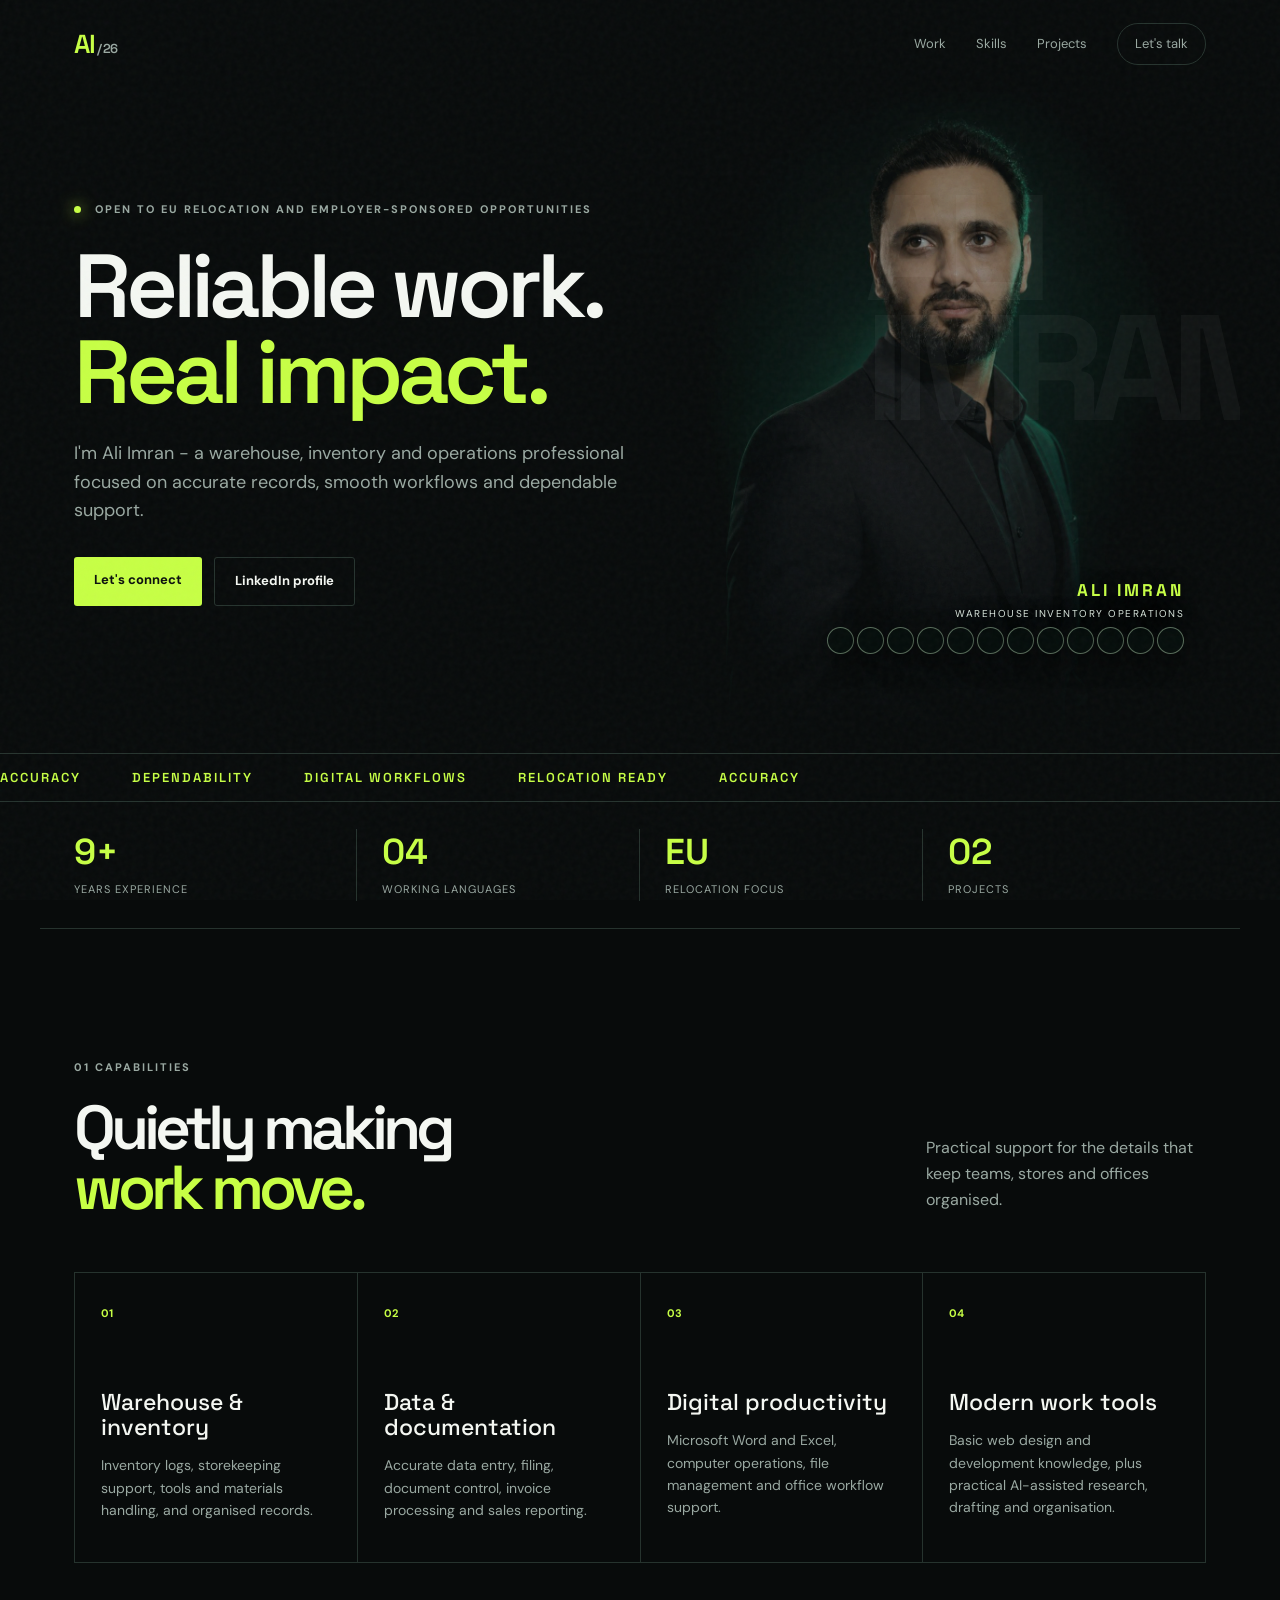
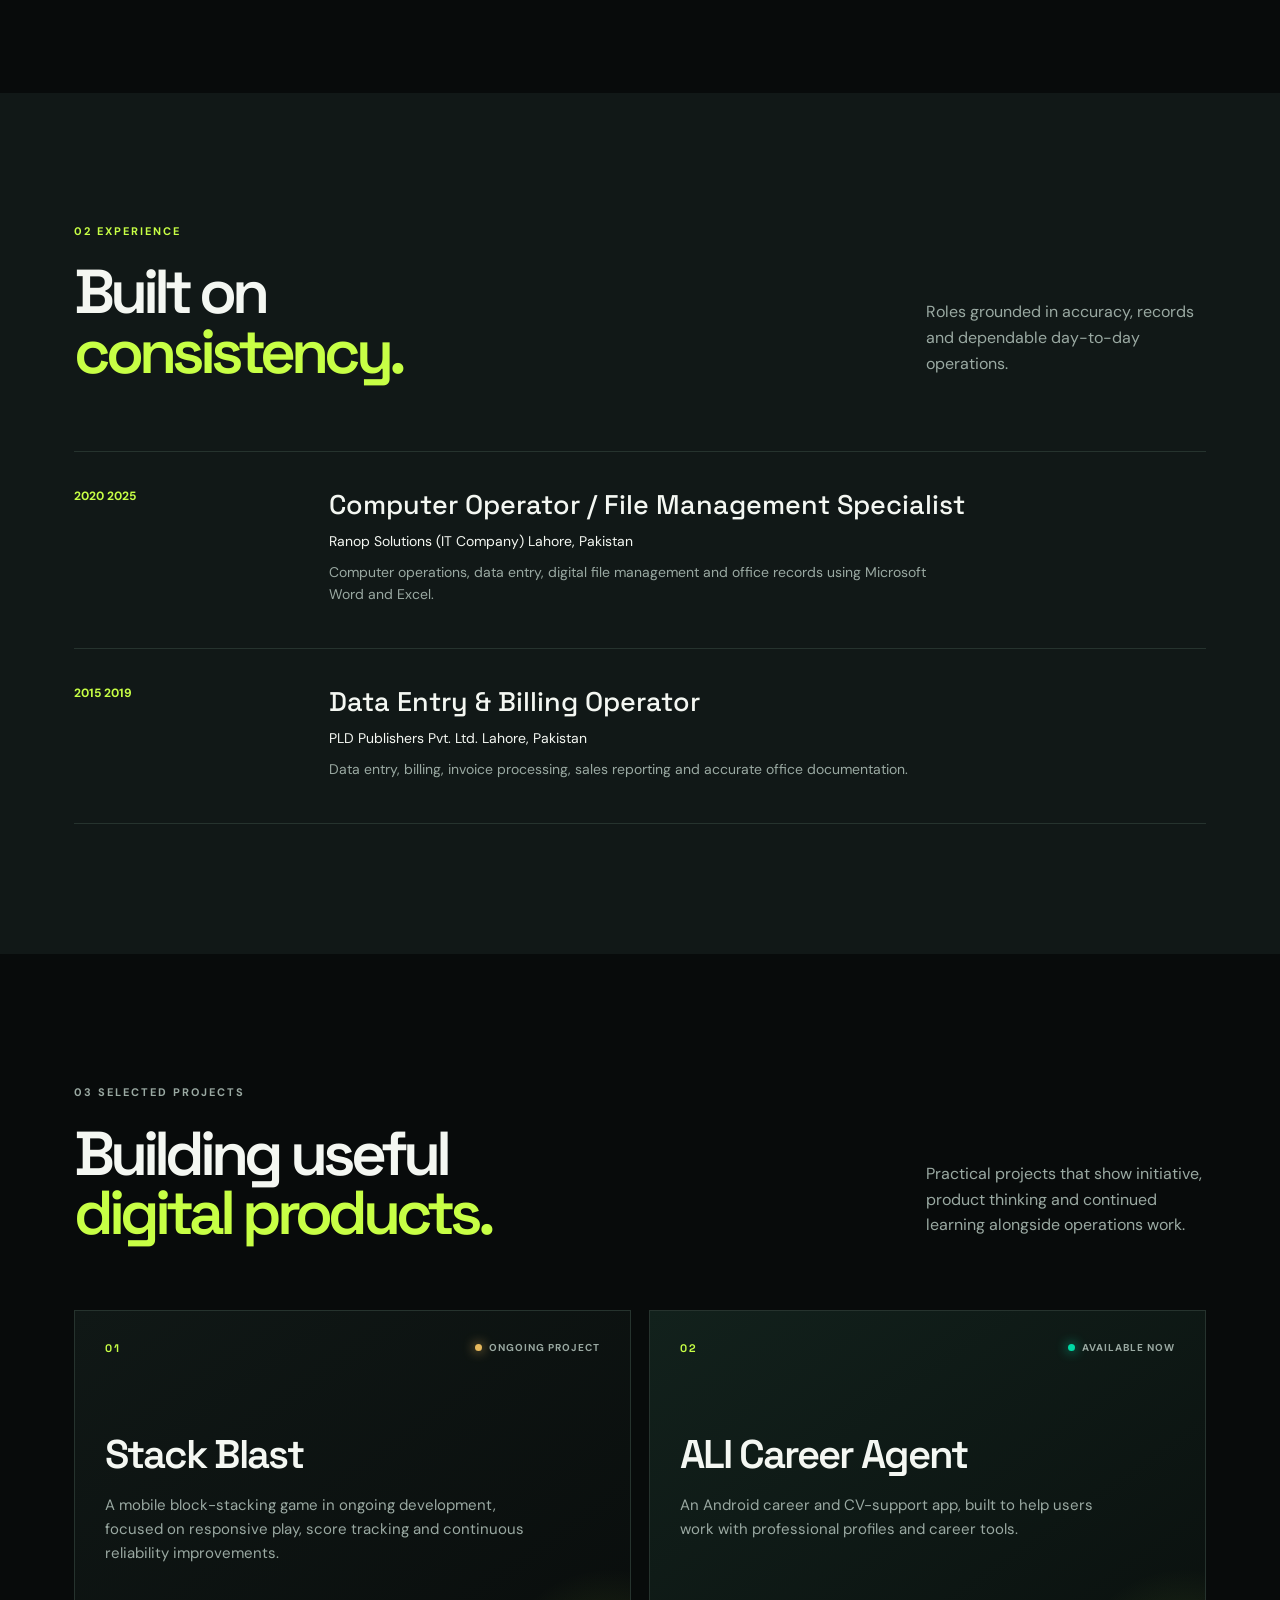
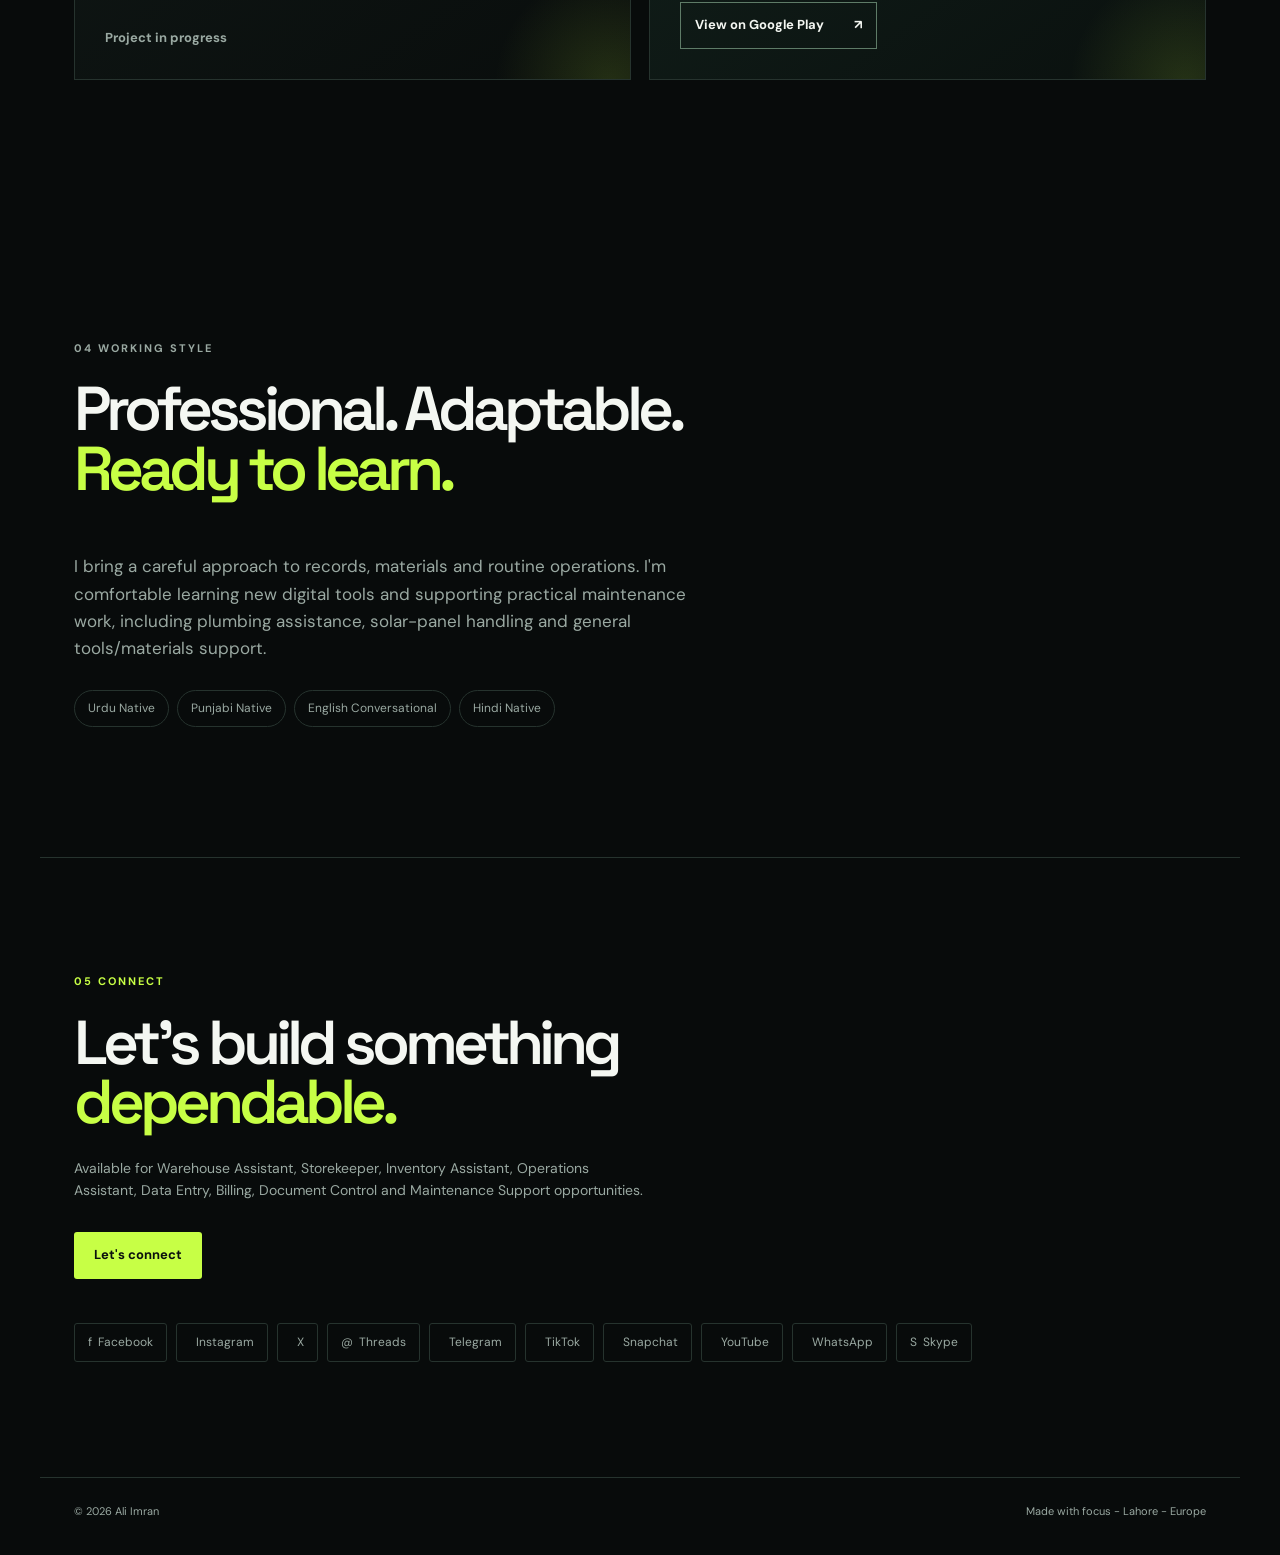
==== commit 16fa6ca5: "Make social marks instant and highlight projects" ====
--- a/index.html
+++ b/index.html
@@ -10,10 +10,10 @@
   <header class="nav shell"><a class="brand" href="#top"><span>AI</span> / 26</a><nav><a href="#work">Work</a><a href="#skills">Skills</a><a href="#projects">Projects</a><a href="#contact" class="nav-cta">Let's talk</a></nav></header>
   <main id="top">
     <section class="hero shell">
-      <div class="hero-copy"><p class="eyebrow"><i></i> Open to EU relocation and employer-sponsored opportunities</p><h1>Reliable work.<br><em>Real impact.</em></h1><p class="lead">I'm Ali Imran - a warehouse, inventory and operations professional focused on accurate records, smooth workflows and dependable support.</p><div class="actions"><a class="button primary" href="mailto:aliimranoficial@gmail.com">Let's connect</a><a class="button ghost" href="https://www.linkedin.com/in/ali-imran-237bb4104/" target="_blank" rel="noreferrer">LinkedIn profile</a></div></div><div class="portrait-wrap"><div class="portrait-ring"></div><img src="ali-imran-hero.jpg" alt="Portrait of Ali Imran" class="portrait"><div class="portrait-caption"><span>ALI IMRAN</span><small>WAREHOUSE  INVENTORY  OPERATIONS</small></div><div class="portrait-overlay"><strong>ALI IMRAN</strong><span>WAREHOUSE  INVENTORY  OPERATIONS</span></div><div class="portrait-social"><a href="https://www.facebook.com/Aliimrankazmii/" aria-label="Facebook" title="Facebook" target="_blank"><img src="https://cdn.simpleicons.org/facebook/ffffff" alt="Facebook"></a><a href="https://www.instagram.com/aliimrankazmii/" aria-label="Instagram" title="Instagram" target="_blank"><img src="https://cdn.simpleicons.org/instagram/ffffff" alt="Instagram"></a><a href="https://x.com/aliimrankazmii" aria-label="X" title="X" target="_blank"><img src="https://cdn.simpleicons.org/x/ffffff" alt="X"></a><a href="https://wa.me/923066984007" aria-label="WhatsApp" title="WhatsApp" target="_blank"><img src="https://cdn.simpleicons.org/whatsapp/ffffff" alt="WhatsApp"></a><a href="https://www.threads.net/@aliimrankazmii" aria-label="Threads" title="Threads" target="_blank"><img src="https://cdn.simpleicons.org/threads/ffffff" alt="Threads"></a><a href="https://t.me/aliimrankazmii" aria-label="Telegram" title="Telegram" target="_blank"><img src="https://cdn.simpleicons.org/telegram/ffffff" alt="Telegram"></a><a href="https://www.tiktok.com/@aliimrankazmii" aria-label="TikTok" title="TikTok" target="_blank"><img src="https://cdn.simpleicons.org/tiktok/ffffff" alt="TikTok"></a><a href="https://www.snapchat.com/add/aliimrankazmii" aria-label="Snapchat" title="Snapchat" target="_blank"><img src="https://cdn.simpleicons.org/snapchat/ffffff" alt="Snapchat"></a><a href="https://www.youtube.com/channel/UC9j4Hc0ykR93G3g0krMgXEg" aria-label="YouTube" title="YouTube" target="_blank"><img src="https://cdn.simpleicons.org/youtube/ffffff" alt="YouTube"></a><a href="https://www.linkedin.com/in/ali-imran-237bb4104/" aria-label="LinkedIn" title="LinkedIn" target="_blank"><img src="https://cdn.jsdelivr.net/npm/simple-icons@v13/icons/linkedin.svg" alt="LinkedIn"></a><a href="skype:ayan-shah1?chat" aria-label="Skype" title="Skype"><img src="https://cdn.jsdelivr.net/npm/simple-icons@v13/icons/skype.svg" alt="Skype"></a><a href="https://github.com/aliimrankazmii/ali-imran-portfolio" aria-label="GitHub" title="GitHub" target="_blank"><img src="https://cdn.simpleicons.org/github/ffffff" alt="GitHub"></a></div></div><div class="hero-mark">ALI<br>IMRAN</div>
+      <div class="hero-copy"><p class="eyebrow"><i></i> Open to EU relocation and employer-sponsored opportunities</p><h1>Reliable work.<br><em>Real impact.</em></h1><p class="lead">I'm Ali Imran - a warehouse, inventory and operations professional focused on accurate records, smooth workflows and dependable support.</p><div class="actions"><a class="button primary" href="mailto:aliimranoficial@gmail.com">Let's connect</a><a class="button ghost" href="https://www.linkedin.com/in/ali-imran-237bb4104/" target="_blank" rel="noreferrer">LinkedIn profile</a></div></div><div class="portrait-wrap"><div class="portrait-ring"></div><img src="ali-imran-hero.jpg" alt="Portrait of Ali Imran" class="portrait"><div class="portrait-caption"><span>ALI IMRAN</span><small>WAREHOUSE  INVENTORY  OPERATIONS</small></div><div class="portrait-overlay"><strong>ALI IMRAN</strong><span>WAREHOUSE  INVENTORY  OPERATIONS</span></div><div class="portrait-social"><a href="https://www.facebook.com/Aliimrankazmii/" aria-label="Facebook" title="Facebook" target="_blank" data-icon="f"></a><a href="https://www.instagram.com/aliimrankazmii" aria-label="Instagram" title="Instagram" target="_blank" data-icon="◎"></a><a href="https://x.com/aliimrankazmii" aria-label="X" title="X" target="_blank" data-icon="𝕏"></a><a href="https://wa.me/923066984007" aria-label="WhatsApp" title="WhatsApp" target="_blank" data-icon="W"></a><a href="https://www.threads.net/@aliimrankazmii" aria-label="Threads" title="Threads" target="_blank" data-icon="@"></a><a href="https://t.me/aliimrankazmii" aria-label="Telegram" title="Telegram" target="_blank" data-icon="↗"></a><a href="https://www.tiktok.com/@aliimrankazmii" aria-label="TikTok" title="TikTok" target="_blank" data-icon="♪"></a><a href="https://www.snapchat.com/add/aliimrankazmii" aria-label="Snapchat" title="Snapchat" target="_blank" data-icon="S"></a><a href="https://www.youtube.com/channel/UC9j4Hc0ykR93G3g0krMgXEg" aria-label="YouTube" title="YouTube" target="_blank" data-icon="▶"></a><a href="https://www.linkedin.com/in/ali-imran-237bb4104/" aria-label="LinkedIn" title="LinkedIn" target="_blank" data-icon="in"></a><a href="skype:ayan-shah1?chat" aria-label="Skype" title="Skype" data-icon="S"></a><a href="https://github.com/aliimrankazmii/ali-imran-portfolio" aria-label="GitHub" title="GitHub" target="_blank" data-icon="&lt;/&gt;"></a></div></div><div class="hero-mark">ALI<br>IMRAN</div>
     </section>
     <section class="ticker"><div>ACCURACY <span></span> DEPENDABILITY <span></span> DIGITAL WORKFLOWS <span></span> RELOCATION READY <span></span> ACCURACY <span></span></div></section>
-    <section class="stats shell"><div><strong>9+</strong><span>years experience</span></div><div><strong>04</strong><span>working languages</span></div><div><strong>EU</strong><span>relocation focus</span></div><div><strong></strong><span>learning mindset</span></div></section>
+    <section class="stats shell"><div><strong>9+</strong><span>years experience</span></div><div><strong>04</strong><span>working languages</span></div><div><strong>EU</strong><span>relocation focus</span></div><div class="projects-stat"><strong>02</strong><span>projects</span></div></section>
     <section class="section shell" id="skills"><div class="section-kicker">01  Capabilities</div><div class="section-title"><h2>Quietly making<br><em>work move.</em></h2><p>Practical support for the details that keep teams, stores and offices organised.</p></div><div class="skill-grid"><article><b>01</b><h3>Warehouse &amp; inventory</h3><p>Inventory logs, storekeeping support, tools and materials handling, and organised records.</p></article><article><b>02</b><h3>Data &amp; documentation</h3><p>Accurate data entry, filing, document control, invoice processing and sales reporting.</p></article><article><b>03</b><h3>Digital productivity</h3><p>Microsoft Word and Excel, computer operations, file management and office workflow support.</p></article><article><b>04</b><h3>Modern work tools</h3><p>Basic web design and development knowledge, plus practical AI-assisted research, drafting and organisation.</p></article></div></section>
     <section class="section dark" id="work"><div class="shell"><div class="section-kicker lime">02  Experience</div><div class="section-title"><h2>Built on<br><em>consistency.</em></h2><p>Roles grounded in accuracy, records and dependable day-to-day operations.</p></div><div class="timeline"><article><time>2020  2025</time><div><h3>Computer Operator / File Management Specialist</h3><p class="company">Ranop Solutions (IT Company)  Lahore, Pakistan</p><p>Computer operations, data entry, digital file management and office records using Microsoft Word and Excel.</p></div></article><article><time>2015  2019</time><div><h3>Data Entry &amp; Billing Operator</h3><p class="company">PLD Publishers Pvt. Ltd.  Lahore, Pakistan</p><p>Data entry, billing, invoice processing, sales reporting and accurate office documentation.</p></div></article></div></div></section>
     <section class="section shell projects" id="projects">
--- a/styles.css
+++ b/styles.css
@@ -2,3 +2,21 @@
 :root{--bg:#080b0b;--panel:#111817;--ink:#f4f7f2;--muted:#9aa9a2;--line:#26332e;--lime:#c7ff45;--teal:#00d9a5}*{box-sizing:border-box}html{scroll-behavior:smooth}body{margin:0;background:var(--bg);color:var(--ink);font-family:'DM Sans',sans-serif;line-height:1.6;overflow-x:hidden}.noise{position:fixed;inset:0;opacity:.035;pointer-events:none;z-index:9;background-image:url("data:image/svg+xml,%3Csvg viewBox='0 0 180 180' xmlns='http://www.w3.org/2000/svg'%3E%3Cfilter id='n'%3E%3CfeTurbulence type='fractalNoise' baseFrequency='.9' numOctaves='3' stitchTiles='stitch'/%3E%3C/filter%3E%3Crect width='100%25' height='100%25' filter='url(%23n)'/%3E%3C/svg%3E")}.shell{max-width:1200px;margin:auto;padding-left:34px;padding-right:34px}.nav{height:88px;display:flex;justify-content:space-between;align-items:center;position:relative;z-index:3}.brand{color:var(--ink);text-decoration:none;font:600 17px 'Space Grotesk';letter-spacing:-1px}.brand span{color:var(--lime);font-size:26px}.nav nav{display:flex;gap:30px;align-items:center}.nav a{color:var(--muted);text-decoration:none;font-size:13px}.nav a:hover{color:var(--lime)}.nav-cta{border:1px solid var(--line);border-radius:30px;padding:10px 17px}.hero{min-height:650px;position:relative;display:grid;grid-template-columns:1.05fr .95fr;align-items:center;padding-top:30px;padding-bottom:75px;overflow:hidden}.hero-copy{position:relative;z-index:2}.eyebrow,.section-kicker{font-size:11px;letter-spacing:2px;text-transform:uppercase;color:var(--muted);font-weight:700}.eyebrow i{display:inline-block;width:7px;height:7px;background:var(--lime);border-radius:50%;margin-right:9px;box-shadow:0 0 16px var(--lime)}h1,h2{font:600 clamp(52px,7vw,94px)/.96 'Space Grotesk';letter-spacing:-5px;margin:24px 0}em{font-style:normal;color:var(--lime)}.lead{font-size:18px;color:var(--muted);max-width:560px}.actions{display:flex;gap:12px;flex-wrap:wrap;margin-top:32px}.button{display:inline-flex;padding:13px 20px;border-radius:3px;text-decoration:none;font-weight:700;font-size:13px}.primary{background:var(--lime);color:#0b100d}.ghost{border:1px solid var(--line);color:var(--ink)}.mini-social{display:flex;gap:8px;margin-top:38px}.mini-social a{display:grid;place-items:center;width:35px;height:35px;border:1px solid var(--line);border-radius:50%;color:var(--muted);text-decoration:none;font-weight:700;transition:.25s}.mini-social a:hover{background:var(--lime);color:#071009;border-color:var(--lime);transform:translateY(-4px)}.portrait-wrap{height:560px;position:relative;display:grid;place-items:center}.portrait{height:630px;max-width:100%;object-fit:contain;position:relative;z-index:1;filter:saturate(.8) contrast(1.08);mix-blend-mode:screen;opacity:.58;mask-image:linear-gradient(to bottom,transparent 0%,#000 7%,#000 78%,transparent 100%);animation:float 7s ease-in-out infinite;transform:translateY(-28px) scale(1.07)}.portrait-ring{display:none}.portrait-overlay{position:absolute;right:22px;bottom:58px;z-index:2;display:flex;flex-direction:column;align-items:flex-end;text-align:right;color:var(--lime);text-shadow:0 2px 18px #000;font:600 17px Space Grotesk;letter-spacing:3px}.portrait-overlay span{color:#dce8df;font:10px DM Sans;letter-spacing:1.5px;margin-top:6px}.portrait-social{position:absolute;right:22px;left:auto;bottom:24px;z-index:3;display:flex;gap:3px;flex-wrap:nowrap;transform:none;max-width:96%;overflow:visible}.portrait-social a{display:grid;place-items:center;width:27px;height:27px;border:1px solid #8ca98d99;border-radius:50%;background:#07100dcc;color:var(--ink);text-decoration:none;box-shadow:0 8px 24px #0008;transition:.25s}.portrait-social a:hover{background:var(--lime);color:#071009;border-color:var(--lime);transform:translateY(-5px)}.hero-mark{position:absolute;right:-18px;top:100px;color:#fff;opacity:.035;font:700 150px/.8 'Space Grotesk';letter-spacing:-14px;z-index:0}.ticker{border-top:1px solid var(--line);border-bottom:1px solid var(--line);overflow:hidden;color:var(--lime);font:600 13px 'Space Grotesk';letter-spacing:2px;white-space:nowrap;padding:15px 0}.ticker div{animation:marquee 24s linear infinite}.ticker span{color:var(--muted);padding:0 23px}.stats{display:grid;grid-template-columns:repeat(4,1fr);padding-top:27px;padding-bottom:27px;border-bottom:1px solid var(--line)}.stats div{border-right:1px solid var(--line);padding-left:25px}.stats div:first-child{padding-left:0}.stats div:last-child{border:0}.stats strong{display:block;font:600 36px 'Space Grotesk';color:var(--lime)}.stats span{color:var(--muted);font-size:11px;text-transform:uppercase;letter-spacing:1px}.section{padding-top:130px;padding-bottom:130px}.section-title{display:flex;justify-content:space-between;align-items:end;gap:40px}.section-title h2,.principles h2,.contact h2{font-size:62px;margin:22px 0 55px}.section-title p{max-width:280px;color:var(--muted);margin-bottom:60px}.skill-grid{display:grid;grid-template-columns:repeat(4,1fr);gap:1px;background:var(--line);border:1px solid var(--line)}.skill-grid article{background:var(--bg);min-height:280px;padding:26px;transition:.3s}.skill-grid article:hover{background:var(--panel);transform:translateY(-7px)}.skill-grid b{color:var(--lime);font-size:11px}.skill-grid h3{font:500 23px/1.1 'Space Grotesk';margin:65px 0 14px}.skill-grid p,.timeline p,.principles>p,.contact>p{color:var(--muted);font-size:14px}.dark{background:var(--panel)}.lime{color:var(--lime)}.timeline{border-top:1px solid var(--line);margin-top:15px}.timeline article{display:grid;grid-template-columns:210px 1fr;gap:45px;padding:35px 0;border-bottom:1px solid var(--line)}time{color:var(--lime);font-size:12px;font-weight:700}.timeline h3{font:500 27px 'Space Grotesk';margin:0}.timeline p{max-width:620px;margin:8px 0}.timeline .company{color:var(--ink)}.principles{max-width:1200px}.principles>p{max-width:650px;font-size:17px}.pills{display:flex;flex-wrap:wrap;gap:8px;margin-top:28px}.pills span{border:1px solid var(--line);padding:8px 13px;border-radius:20px;color:var(--muted);font-size:12px}.contact{border-top:1px solid var(--line);padding-top:115px;padding-bottom:115px}.contact h2{margin-bottom:25px}.contact>p{max-width:570px;margin-bottom:30px}.all-social{display:flex;flex-wrap:wrap;gap:9px;margin-top:44px}.all-social a{border:1px solid var(--line);border-radius:3px;padding:9px 13px;color:var(--muted);font-size:12px;text-decoration:none;transition:.25s}.all-social a:hover{color:#071009;background:var(--lime);border-color:var(--lime);transform:translateY(-3px)}.footer{border-top:1px solid var(--line);padding-top:25px;padding-bottom:35px;display:flex;justify-content:space-between;color:var(--muted);font-size:11px}.reveal{opacity:0;transform:translateY(22px);transition:opacity .7s,transform .7s}.reveal.show{opacity:1;transform:none}@keyframes float{0%,100%{transform:translateY(0)}50%{transform:translateY(-12px)}}@keyframes marquee{to{transform:translateX(-50%)}}@media(max-width:800px){.shell{padding-left:21px;padding-right:21px}.nav{height:72px}.nav nav a:not(.nav-cta){display:none}.hero{grid-template-columns:1fr;padding-top:65px}.portrait-wrap{height:470px;order:-1}.portrait{height:500px}.hero-mark{font-size:100px}.section{padding-top:85px;padding-bottom:85px}.section-title{display:block}.section-title p{margin-bottom:35px}.section-title h2,.principles h2,.contact h2{font-size:48px;margin-bottom:25px}.skill-grid{grid-template-columns:repeat(2,1fr)}.stats{grid-template-columns:repeat(2,1fr);gap:20px}.stats div:nth-child(2){border:0}.timeline article{grid-template-columns:1fr;gap:9px}.footer{flex-direction:column;gap:8px}}@media(max-width:480px){h1{font-size:56px}.skill-grid{grid-template-columns:1fr}.portrait-ring{display:none}.hero{min-height:auto}.portrait-wrap{height:400px}.portrait{height:430px}}
 @media(prefers-reduced-motion:reduce){*,*::before,*::after{animation:none!important;transition:none!important;scroll-behavior:auto!important}}
 .portrait-caption{display:none}.portrait-social a img{width:14px;height:14px;display:block;object-fit:contain;filter:brightness(0) invert(1)}.portrait-social a:hover img{filter:brightness(0)}
+
+.projects{padding-top:130px;padding-bottom:130px}
+.project-grid{display:grid;grid-template-columns:repeat(2,minmax(0,1fr));gap:18px;margin-top:12px}
+.project-card{min-height:370px;display:flex;flex-direction:column;padding:30px;background:linear-gradient(145deg,#101816,#090d0c);border:1px solid var(--line);position:relative;overflow:hidden;transition:transform .3s,border-color .3s,box-shadow .3s}
+.project-card::after{content:"";position:absolute;width:240px;height:240px;right:-100px;bottom:-125px;border-radius:50%;background:radial-gradient(circle,#c7ff4524,transparent 68%);pointer-events:none}
+.project-card:hover{transform:translateY(-7px);border-color:#5e7b67;box-shadow:0 20px 50px #0007}
+.project-card-accent{background:linear-gradient(145deg,#12211c,#0a100e)}
+.project-card-top{display:flex;justify-content:space-between;align-items:center;color:var(--lime);font:700 11px 'Space Grotesk';letter-spacing:1.5px}
+.project-status{color:var(--muted);font:700 10px 'DM Sans';letter-spacing:1px;text-transform:uppercase;display:flex;align-items:center;gap:7px}
+.project-status i{width:7px;height:7px;border-radius:50%;background:#e6b85c;box-shadow:0 0 12px #e6b85c}
+.project-status.live i{background:var(--teal);box-shadow:0 0 12px var(--teal)}
+.project-card h3{font:600 40px/1 'Space Grotesk';letter-spacing:-2px;margin:80px 0 18px;position:relative;z-index:1}
+.project-card p{color:var(--muted);font-size:15px;max-width:430px;margin:0;position:relative;z-index:1}
+.project-note,.project-link{margin-top:auto;position:relative;z-index:1;font-weight:700;font-size:13px}
+.project-note{color:var(--muted)}
+.project-link{display:inline-flex;align-items:center;justify-content:space-between;width:max-content;min-width:180px;gap:30px;padding:12px 14px;border:1px solid #5e7b67;color:var(--ink);text-decoration:none;transition:.25s}
+.project-link:hover{background:var(--lime);border-color:var(--lime);color:#071009;transform:translateY(-3px)}
+@media(max-width:800px){.project-grid{grid-template-columns:1fr}.project-card{min-height:320px}.project-card h3{margin-top:55px}}
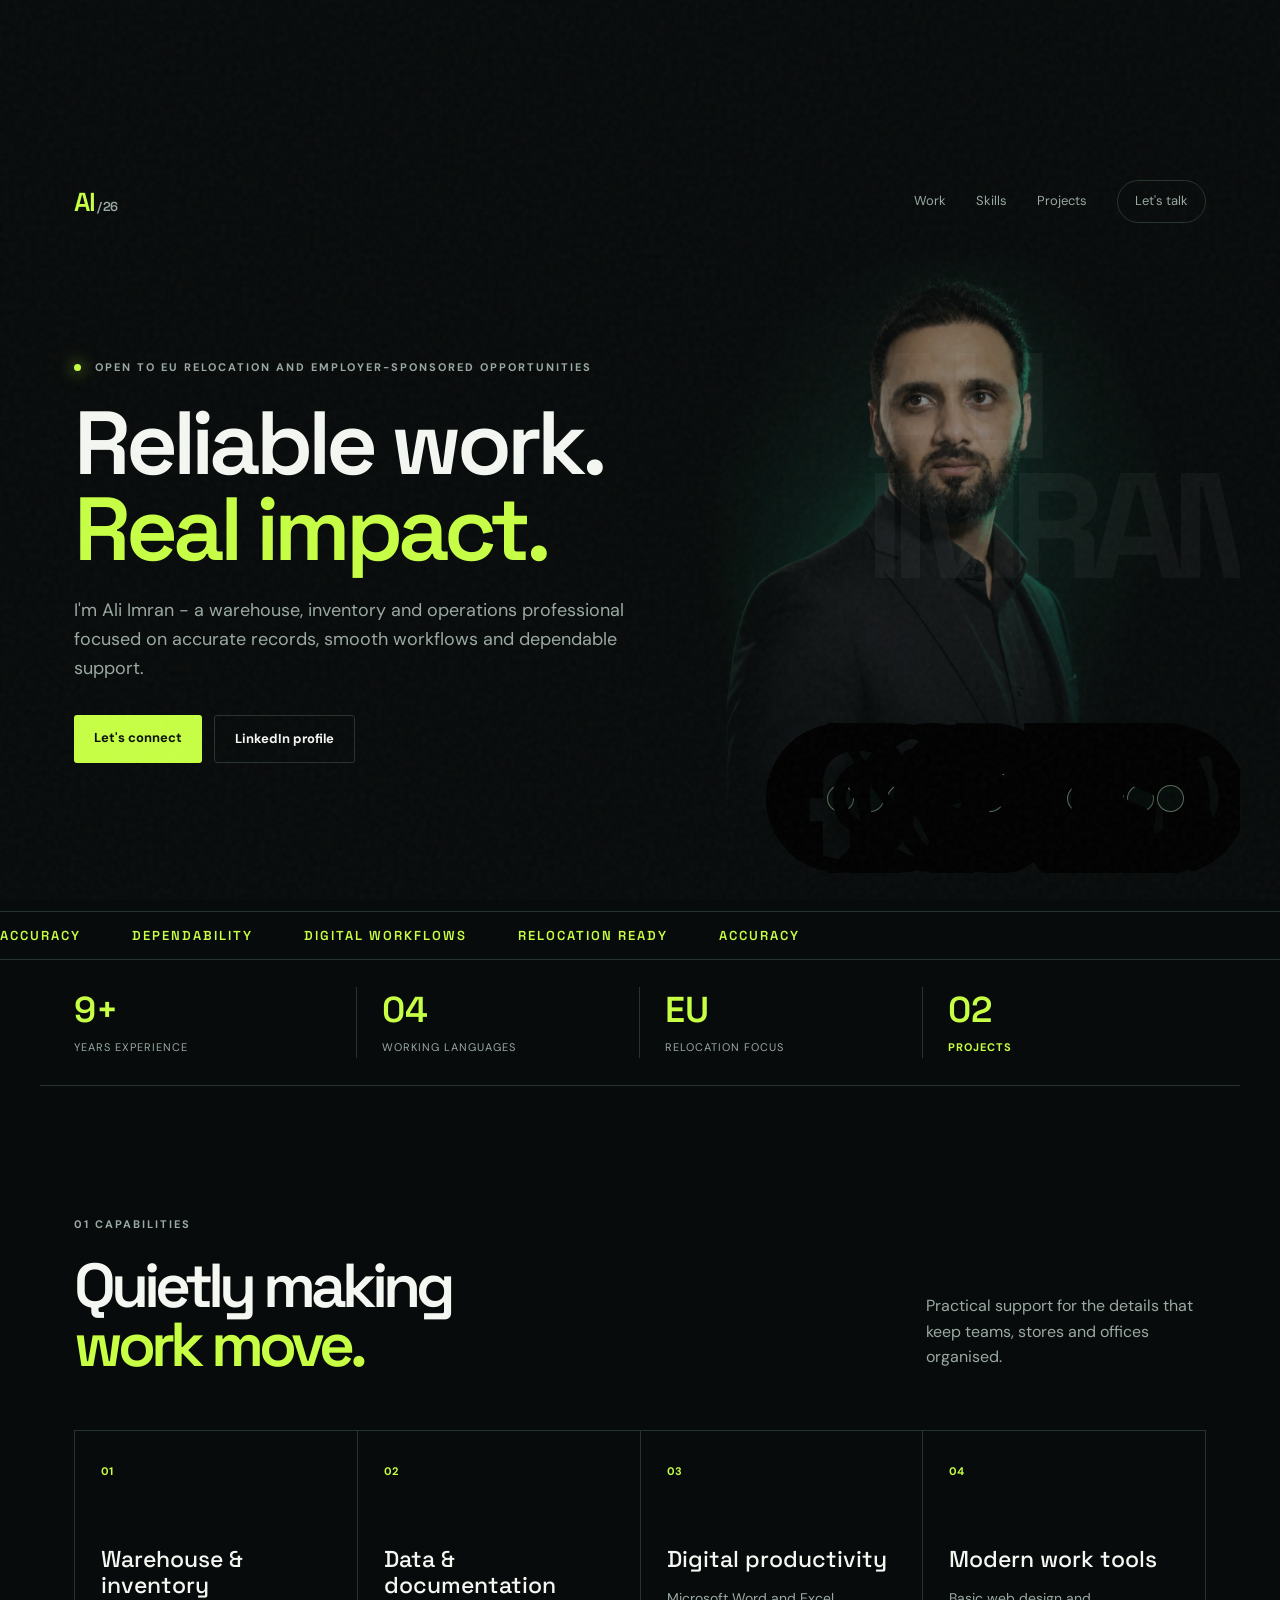
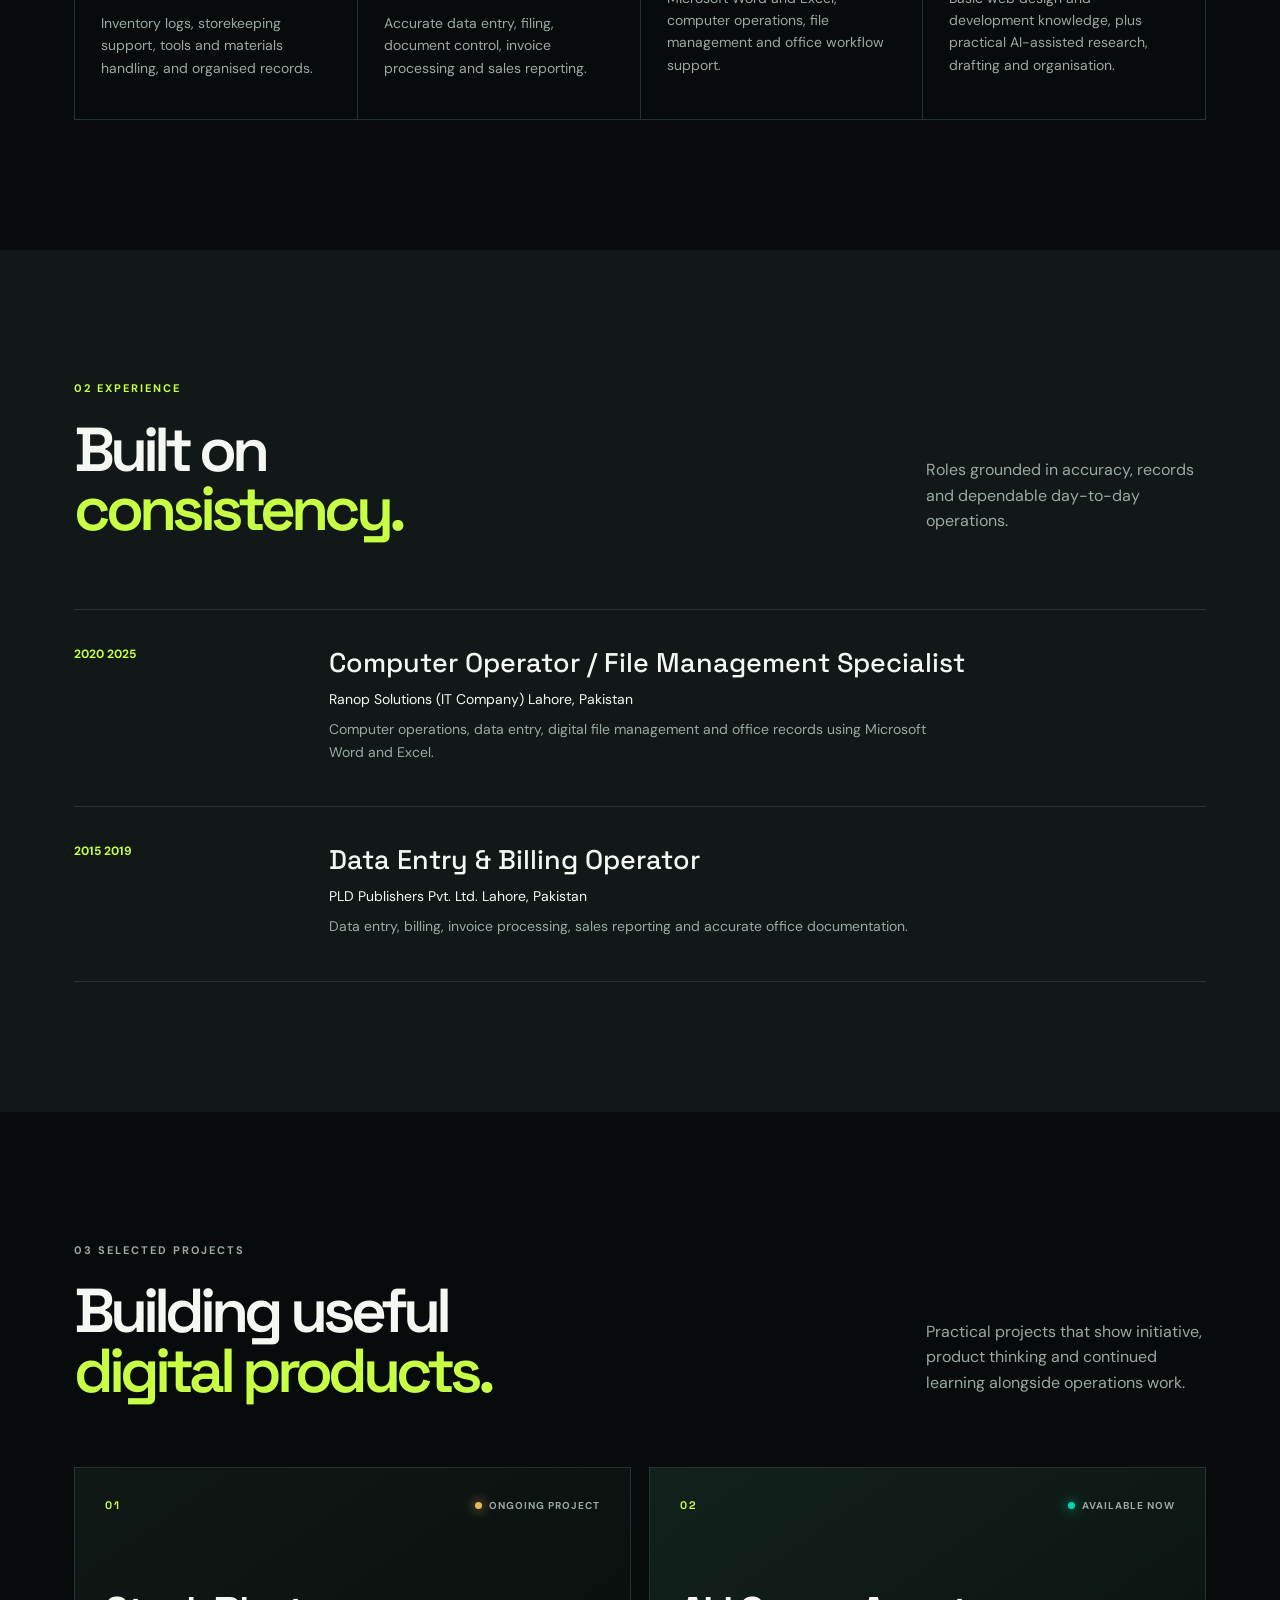
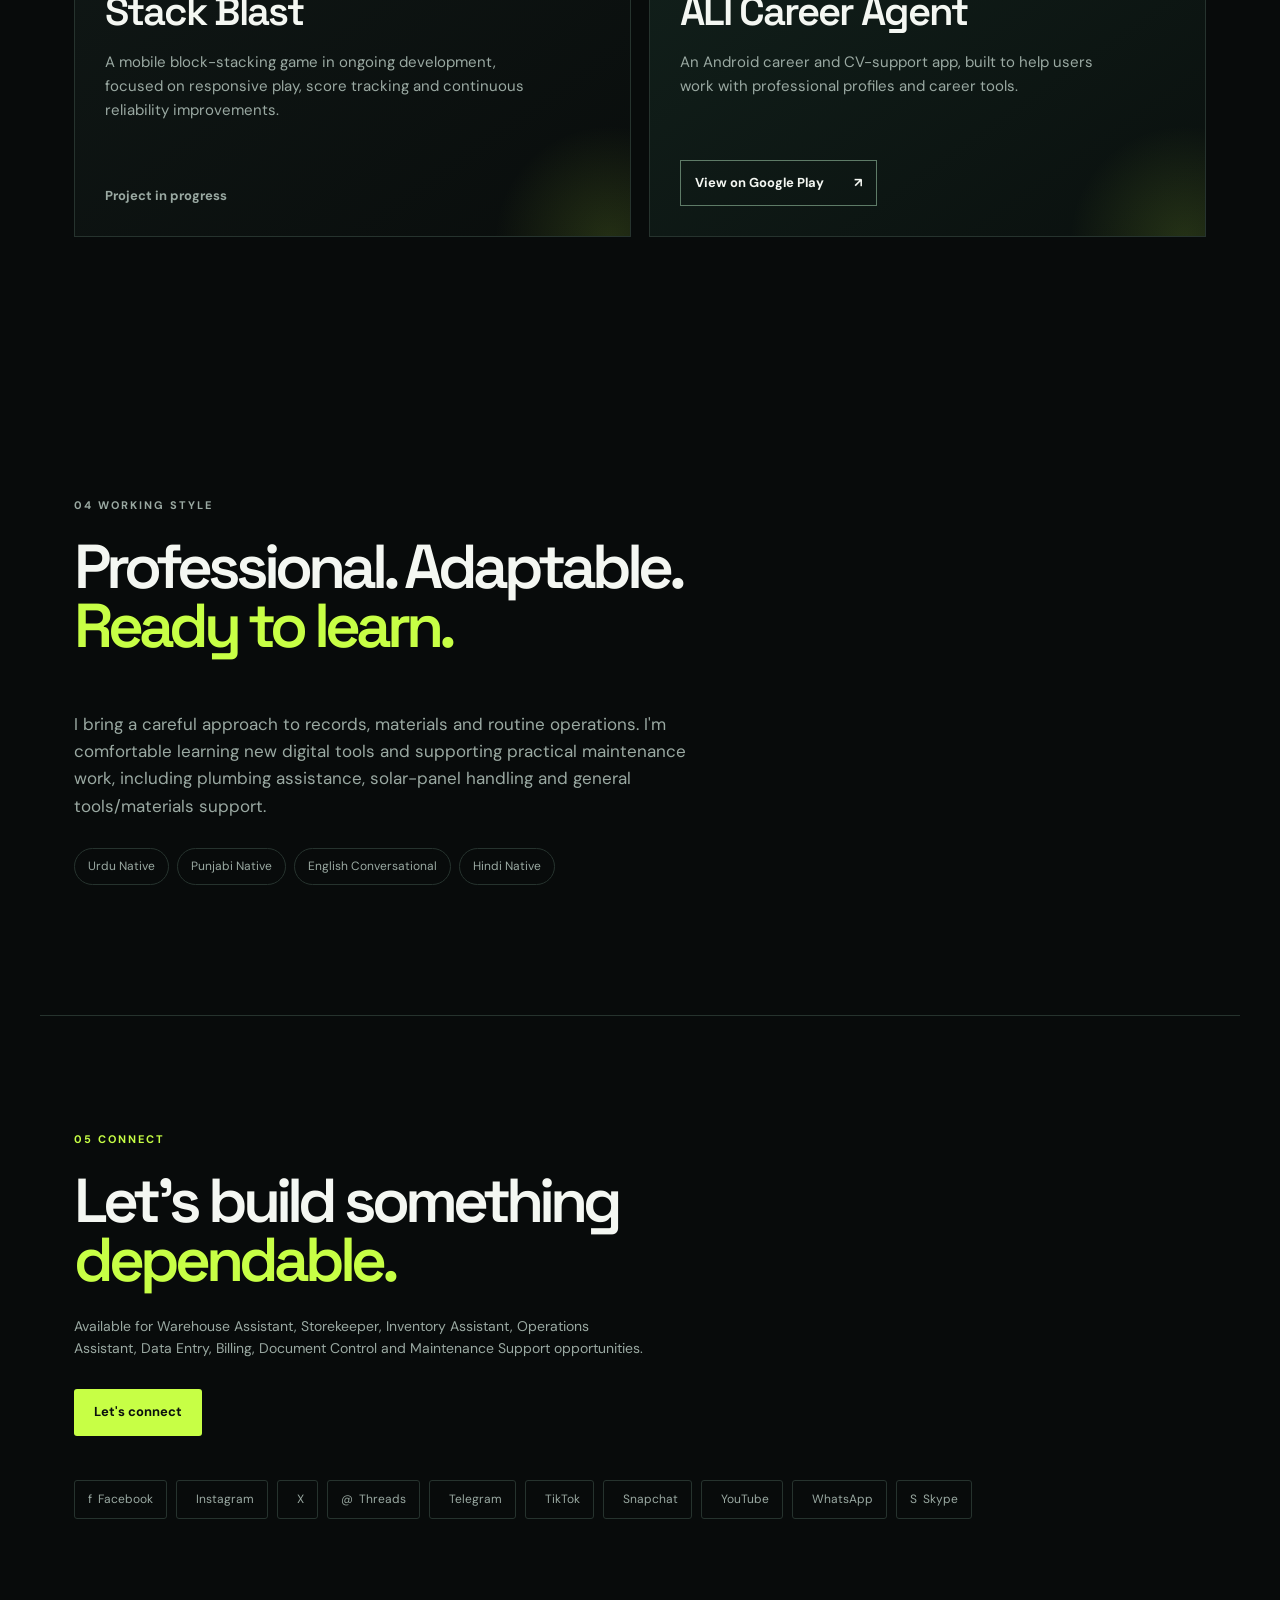
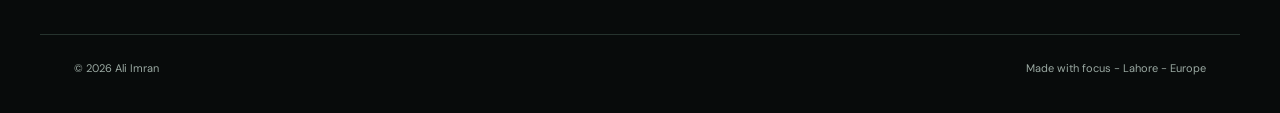
==== commit 0a3b908b: "Replace social letter fallbacks with inline SVG icons" ====
--- a/index.html
+++ b/index.html
@@ -6,11 +6,16 @@
   <title>Ali Imran | Operations &amp; Inventory</title><link rel="canonical" href="https://aliimrankazmii.github.io/ali-imran-portfolio/"><meta property="og:title" content="Ali Imran | Warehouse, Inventory &amp; Operations"><meta property="og:description" content="Professional portfolio of Ali Imran - warehouse, inventory, data entry and operations support."><meta property="og:type" content="website"><meta property="og:url" content="https://aliimrankazmii.github.io/ali-imran-portfolio/"><meta property="og:image" content="https://aliimrankazmii.github.io/ali-imran-portfolio/ali-imran-hero.jpg"><link rel="stylesheet" href="styles.css">
 </head>
 <body>
+  <svg class="icon-sprite" aria-hidden="true" focusable="false"><symbol id="icon-facebook" viewBox="0 0 24 24"><path d="M9.101 23.691v-7.98H6.627v-3.667h2.474v-1.58c0-4.085 1.848-5.978 5.858-5.978.401 0 .955.042 1.468.103a8.68 8.68 0 0 1 1.141.195v3.325a8.623 8.623 0 0 0-.653-.036 26.805 26.805 0 0 0-.733-.009c-.707 0-1.259.096-1.675.309a1.686 1.686 0 0 0-.679.622c-.258.42-.374.995-.374 1.752v1.297h3.919l-.386 2.103-.287 1.564h-3.246v8.245C19.396 23.238 24 18.179 24 12.044c0-6.627-5.373-12-12-12s-12 5.373-12 12c0 5.628 3.874 10.35 9.101 11.647Z"/></symbol><symbol id="icon-instagram" viewBox="0 0 24 24"><path d="M7.0301.084c-1.2768.0602-2.1487.264-2.911.5634-.7888.3075-1.4575.72-2.1228 1.3877-.6652.6677-1.075 1.3368-1.3802 2.127-.2954.7638-.4956 1.6365-.552 2.914-.0564 1.2775-.0689 1.6882-.0626 4.947.0062 3.2586.0206 3.6671.0825 4.9473.061 1.2765.264 2.1482.5635 2.9107.308.7889.72 1.4573 1.388 2.1228.6679.6655 1.3365 1.0743 2.1285 1.38.7632.295 1.6361.4961 2.9134.552 1.2773.056 1.6884.069 4.9462.0627 3.2578-.0062 3.668-.0207 4.9478-.0814 1.28-.0607 2.147-.2652 2.9098-.5633.7889-.3086 1.4578-.72 2.1228-1.3881.665-.6682 1.0745-1.3378 1.3795-2.1284.2957-.7632.4966-1.636.552-2.9124.056-1.2809.0692-1.6898.063-4.948-.0063-3.2583-.021-3.6668-.0817-4.9465-.0607-1.2797-.264-2.1487-.5633-2.9117-.3084-.7889-.72-1.4568-1.3876-2.1228C21.2982 1.33 20.628.9208 19.8378.6165 19.074.321 18.2017.1197 16.9244.0645 15.6471.0093 15.236-.005 11.977.0014 8.718.0076 8.31.0215 7.0301.0839m.1402 21.6932c-1.17-.0509-1.8053-.2453-2.2287-.408-.5606-.216-.96-.4771-1.3819-.895-.422-.4178-.6811-.8186-.9-1.378-.1644-.4234-.3624-1.058-.4171-2.228-.0595-1.2645-.072-1.6442-.079-4.848-.007-3.2037.0053-3.583.0607-4.848.05-1.169.2456-1.805.408-2.2282.216-.5613.4762-.96.895-1.3816.4188-.4217.8184-.6814 1.3783-.9003.423-.1651 1.0575-.3614 2.227-.4171 1.2655-.06 1.6447-.072 4.848-.079 3.2033-.007 3.5835.005 4.8495.0608 1.169.0508 1.8053.2445 2.228.408.5608.216.96.4754 1.3816.895.4217.4194.6816.8176.9005 1.3787.1653.4217.3617 1.056.4169 2.2263.0602 1.2655.0739 1.645.0796 4.848.0058 3.203-.0055 3.5834-.061 4.848-.051 1.17-.245 1.8055-.408 2.2294-.216.5604-.4763.96-.8954 1.3814-.419.4215-.8181.6811-1.3783.9-.4224.1649-1.0577.3617-2.2262.4174-1.2656.0595-1.6448.072-4.8493.079-3.2045.007-3.5825-.006-4.848-.0608M16.953 5.5864A1.44 1.44 0 1 0 18.39 4.144a1.44 1.44 0 0 0-1.437 1.4424M5.8385 12.012c.0067 3.4032 2.7706 6.1557 6.173 6.1493 3.4026-.0065 6.157-2.7701 6.1506-6.1733-.0065-3.4032-2.771-6.1565-6.174-6.1498-3.403.0067-6.156 2.771-6.1496 6.1738M8 12.0077a4 4 0 1 1 4.008 3.9921A3.9996 3.9996 0 0 1 8 12.0077"/></symbol><symbol id="icon-x" viewBox="0 0 24 24"><path d="M14.234 10.162 22.977 0h-2.072l-7.591 8.824L7.251 0H.258l9.168 13.343L.258 24H2.33l8.016-9.318L16.749 24h6.993zm-2.837 3.299-.929-1.329L3.076 1.56h3.182l5.965 8.532.929 1.329 7.754 11.09h-3.182z"/></symbol><symbol id="icon-whatsapp" viewBox="0 0 24 24"><path d="M17.472 14.382c-.297-.149-1.758-.867-2.03-.967-.273-.099-.471-.148-.67.15-.197.297-.767.966-.94 1.164-.173.199-.347.223-.644.075-.297-.15-1.255-.463-2.39-1.475-.883-.788-1.48-1.761-1.653-2.059-.173-.297-.018-.458.13-.606.134-.133.298-.347.446-.52.149-.174.198-.298.298-.497.099-.198.05-.371-.025-.52-.075-.149-.669-1.612-.916-2.207-.242-.579-.487-.5-.669-.51-.173-.008-.371-.01-.57-.01-.198 0-.52.074-.792.372-.272.297-1.04 1.016-1.04 2.479 0 1.462 1.065 2.875 1.213 3.074.149.198 2.096 3.2 5.077 4.487.709.306 1.262.489 1.694.625.712.227 1.36.195 1.871.118.571-.085 1.758-.719 2.006-1.413.248-.694.248-1.289.173-1.413-.074-.124-.272-.198-.57-.347m-5.421 7.403h-.004a9.87 9.87 0 01-5.031-1.378l-.361-.214-3.741.982.998-3.648-.235-.374a9.86 9.86 0 01-1.51-5.26c.001-5.45 4.436-9.884 9.888-9.884 2.64 0 5.122 1.03 6.988 2.898a9.825 9.825 0 012.893 6.994c-.003 5.45-4.437 9.884-9.885 9.884m8.413-18.297A11.815 11.815 0 0012.05 0C5.495 0 .16 5.335.157 11.892c0 2.096.547 4.142 1.588 5.945L.057 24l6.305-1.654a11.882 11.882 0 005.683 1.448h.005c6.554 0 11.89-5.335 11.893-11.893a11.821 11.821 0 00-3.48-8.413Z"/></symbol><symbol id="icon-threads" viewBox="0 0 24 24"><path d="M18.263 11.097c-.03-3.486-1.92-5.586-5.111-5.586-2.13 0-3.922.963-4.863 2.499l2.062 1.438c.535-.843 1.272-1.543 2.628-1.543 1.528 0 2.318.85 2.544 2.431a15 15 0 0 0-2.236-.173c-4.125 0-6.068 1.867-6.068 4.336s1.943 3.99 4.804 3.99c3.139 0 5.013-2.115 5.781-4.735.798.361 1.348 1.204 1.348 2.47 0 3.387-3.907 5.232-7.22 5.232-4.885 0-8.077-3.207-8.077-8.424 0-6.392 4.223-10.487 9.9-10.487 3.808 0 5.69 1.671 6.97 3.914l2.108-1.475C21.44 2.078 18.331 0 13.663 0 6.227 0 1.168 5.277 1.168 12.934c0 7 4.953 11.066 10.856 11.066 4.878 0 9.809-2.846 9.809-7.716 0-2.545-1.46-4.231-3.569-5.187m-6.33 4.855c-1.077 0-2.026-.512-2.026-1.453 0-1.483 1.822-1.934 3.606-1.934.678 0 1.34.045 1.927.173-.422 1.927-1.671 3.215-3.508 3.214Z"/></symbol><symbol id="icon-telegram" viewBox="0 0 24 24"><path d="M11.944 0A12 12 0 0 0 0 12a12 12 0 0 0 12 12 12 12 0 0 0 12-12A12 12 0 0 0 12 0a12 12 0 0 0-.056 0zm4.962 7.224c.1-.002.321.023.465.14a.506.506 0 0 1 .171.325c.016.093.036.306.02.472-.18 1.898-.962 6.502-1.36 8.627-.168.9-.499 1.201-.82 1.23-.696.065-1.225-.46-1.9-.902-1.056-.693-1.653-1.124-2.678-1.8-1.185-.78-.417-1.21.258-1.91.177-.184 3.247-2.977 3.307-3.23.007-.032.014-.15-.056-.212s-.174-.041-.249-.024c-.106.024-1.793 1.14-5.061 3.345-.48.33-.913.49-1.302.48-.428-.008-1.252-.241-1.865-.44-.752-.245-1.349-.374-1.297-.789.027-.216.325-.437.893-.663 3.498-1.524 5.83-2.529 6.998-3.014 3.332-1.386 4.025-1.627 4.476-1.635z"/></symbol><symbol id="icon-tiktok" viewBox="0 0 24 24"><path d="M12.525.02c1.31-.02 2.61-.01 3.91-.02.08 1.53.63 3.09 1.75 4.17 1.12 1.11 2.7 1.62 4.24 1.79v4.03c-1.44-.05-2.89-.35-4.2-.97-.57-.26-1.1-.59-1.62-.93-.01 2.92.01 5.84-.02 8.75-.08 1.4-.54 2.79-1.35 3.94-1.31 1.92-3.58 3.17-5.91 3.21-1.43.08-2.86-.31-4.08-1.03-2.02-1.19-3.44-3.37-3.65-5.71-.02-.5-.03-1-.01-1.49.18-1.9 1.12-3.72 2.58-4.96 1.66-1.44 3.98-2.13 6.15-1.72.02 1.48-.04 2.96-.04 4.44-.99-.32-2.15-.23-3.02.37-.63.41-1.11 1.04-1.36 1.75-.21.51-.15 1.07-.14 1.61.24 1.64 1.82 3.02 3.5 2.87 1.12-.01 2.19-.66 2.77-1.61.19-.33.4-.67.41-1.06.1-1.79.06-3.57.07-5.36.01-4.03-.01-8.05.02-12.07z"/></symbol><symbol id="icon-snapchat" viewBox="0 0 24 24"><path d="M12.206.793c.99 0 4.347.276 5.93 3.821.529 1.193.403 3.219.299 4.847l-.003.06c-.012.18-.022.345-.03.51.075.045.203.09.401.09.3-.016.659-.12 1.033-.301.165-.088.344-.104.464-.104.182 0 .359.029.509.09.45.149.734.479.734.838.015.449-.39.839-1.213 1.168-.089.029-.209.075-.344.119-.45.135-1.139.36-1.333.81-.09.224-.061.524.12.868l.015.015c.06.136 1.526 3.475 4.791 4.014.255.044.435.27.42.509 0 .075-.015.149-.045.225-.24.569-1.273.988-3.146 1.271-.059.091-.12.375-.164.57-.029.179-.074.36-.134.553-.076.271-.27.405-.555.405h-.03c-.135 0-.313-.031-.538-.074-.36-.075-.765-.135-1.273-.135-.3 0-.599.015-.913.074-.6.104-1.123.464-1.723.884-.853.599-1.826 1.288-3.294 1.288-.06 0-.119-.015-.18-.015h-.149c-1.468 0-2.427-.675-3.279-1.288-.599-.42-1.107-.779-1.707-.884-.314-.045-.629-.074-.928-.074-.54 0-.958.089-1.272.149-.211.043-.391.074-.54.074-.374 0-.523-.224-.583-.42-.061-.192-.09-.389-.135-.567-.046-.181-.105-.494-.166-.57-1.918-.222-2.95-.642-3.189-1.226-.031-.063-.052-.15-.055-.225-.015-.243.165-.465.42-.509 3.264-.54 4.73-3.879 4.791-4.02l.016-.029c.18-.345.224-.645.119-.869-.195-.434-.884-.658-1.332-.809-.121-.029-.24-.074-.346-.119-1.107-.435-1.257-.93-1.197-1.273.09-.479.674-.793 1.168-.793.146 0 .27.029.383.074.42.194.789.3 1.104.3.234 0 .384-.06.465-.105l-.046-.569c-.098-1.626-.225-3.651.307-4.837C7.392 1.077 10.739.807 11.727.807l.419-.015h.06z"/></symbol><symbol id="icon-youtube" viewBox="0 0 24 24"><path d="M23.498 6.186a3.016 3.016 0 0 0-2.122-2.136C19.505 3.545 12 3.545 12 3.545s-7.505 0-9.377.505A3.017 3.017 0 0 0 .502 6.186C0 8.07 0 12 0 12s0 3.93.502 5.814a3.016 3.016 0 0 0 2.122 2.136c1.871.505 9.376.505 9.376.505s7.505 0 9.377-.505a3.015 3.015 0 0 0 2.122-2.136C24 15.93 24 12 24 12s0-3.93-.502-5.814zM9.545 15.568V8.432L15.818 12l-6.273 3.568z"/></symbol><symbol id="icon-linkedin" viewBox="0 0 16 16">
+  <path d="M0 1.146C0 .513.526 0 1.175 0h13.65C15.474 0 16 .513 16 1.146v13.708c0 .633-.526 1.146-1.175 1.146H1.175C.526 16 0 15.487 0 14.854zm4.943 12.248V6.169H2.542v7.225zm-1.2-8.212c.837 0 1.358-.554 1.358-1.248-.015-.709-.52-1.248-1.342-1.248S2.4 3.226 2.4 3.934c0 .694.521 1.248 1.327 1.248zm4.908 8.212V9.359c0-.216.016-.432.08-.586.173-.431.568-.878 1.232-.878.869 0 1.216.662 1.216 1.634v3.865h2.401V9.25c0-2.22-1.184-3.252-2.764-3.252-1.274 0-1.845.7-2.165 1.193v.025h-.016l.016-.025V6.169h-2.4c.03.678 0 7.225 0 7.225z"/>
+</symbol><symbol id="icon-skype" viewBox="0 0 16 16">
+  <path d="M4.671 0c.88 0 1.733.247 2.468.702a7.42 7.42 0 0 1 6.02 2.118 7.37 7.37 0 0 1 2.167 5.215q0 .517-.072 1.026a4.66 4.66 0 0 1 .6 2.281 4.64 4.64 0 0 1-1.37 3.294A4.67 4.67 0 0 1 11.18 16c-.84 0-1.658-.226-2.37-.644a7.42 7.42 0 0 1-6.114-2.107A7.37 7.37 0 0 1 .529 8.035q0-.545.08-1.081a4.644 4.644 0 0 1 .76-5.59A4.68 4.68 0 0 1 4.67 0zm.447 7.01c.18.309.43.572.729.769a7 7 0 0 0 1.257.653q.737.308 1.145.523c.229.112.437.264.615.448.135.142.21.331.21.528a.87.87 0 0 1-.335.723c-.291.196-.64.289-.99.264a2.6 2.6 0 0 1-1.048-.206 11 11 0 0 1-.532-.253 1.3 1.3 0 0 0-.587-.15.72.72 0 0 0-.501.176.63.63 0 0 0-.195.491.8.8 0 0 0 .148.482 1.2 1.2 0 0 0 .456.354 5.1 5.1 0 0 0 2.212.419 4.6 4.6 0 0 0 1.624-.265 2.3 2.3 0 0 0 1.08-.801c.267-.39.402-.855.386-1.327a2.1 2.1 0 0 0-.279-1.101 2.5 2.5 0 0 0-.772-.792A7 7 0 0 0 8.486 7.3a1 1 0 0 0-.145-.058 18 18 0 0 1-1.013-.447 1.8 1.8 0 0 1-.54-.387.73.73 0 0 1-.2-.508.8.8 0 0 1 .385-.723 1.76 1.76 0 0 1 .968-.247c.26-.003.52.03.772.096q.412.119.802.293c.105.049.22.075.336.076a.6.6 0 0 0 .453-.19.7.7 0 0 0 .18-.496.72.72 0 0 0-.17-.476 1.4 1.4 0 0 0-.556-.354 3.7 3.7 0 0 0-.708-.183 6 6 0 0 0-1.022-.078 4.5 4.5 0 0 0-1.536.258 2.7 2.7 0 0 0-1.174.784 1.9 1.9 0 0 0-.45 1.287c-.01.37.076.736.25 1.063"/>
+</symbol><symbol id="icon-github" viewBox="0 0 24 24"><path d="M12 .297c-6.63 0-12 5.373-12 12 0 5.303 3.438 9.8 8.205 11.385.6.113.82-.258.82-.577 0-.285-.01-1.04-.015-2.04-3.338.724-4.042-1.61-4.042-1.61C4.422 18.07 3.633 17.7 3.633 17.7c-1.087-.744.084-.729.084-.729 1.205.084 1.838 1.236 1.838 1.236 1.07 1.835 2.809 1.305 3.495.998.108-.776.417-1.305.76-1.605-2.665-.3-5.466-1.332-5.466-5.93 0-1.31.465-2.38 1.235-3.22-.135-.303-.54-1.523.105-3.176 0 0 1.005-.322 3.3 1.23.96-.267 1.98-.399 3-.405 1.02.006 2.04.138 3 .405 2.28-1.552 3.285-1.23 3.285-1.23.645 1.653.24 2.873.12 3.176.765.84 1.23 1.91 1.23 3.22 0 4.61-2.805 5.625-5.475 5.92.42.36.81 1.096.81 2.22 0 1.606-.015 2.896-.015 3.286 0 .315.21.69.825.57C20.565 22.092 24 17.592 24 12.297c0-6.627-5.373-12-12-12"/></symbol></svg>
   <div class="noise"></div>
   <header class="nav shell"><a class="brand" href="#top"><span>AI</span> / 26</a><nav><a href="#work">Work</a><a href="#skills">Skills</a><a href="#projects">Projects</a><a href="#contact" class="nav-cta">Let's talk</a></nav></header>
   <main id="top">
     <section class="hero shell">
-      <div class="hero-copy"><p class="eyebrow"><i></i> Open to EU relocation and employer-sponsored opportunities</p><h1>Reliable work.<br><em>Real impact.</em></h1><p class="lead">I'm Ali Imran - a warehouse, inventory and operations professional focused on accurate records, smooth workflows and dependable support.</p><div class="actions"><a class="button primary" href="mailto:aliimranoficial@gmail.com">Let's connect</a><a class="button ghost" href="https://www.linkedin.com/in/ali-imran-237bb4104/" target="_blank" rel="noreferrer">LinkedIn profile</a></div></div><div class="portrait-wrap"><div class="portrait-ring"></div><img src="ali-imran-hero.jpg" alt="Portrait of Ali Imran" class="portrait"><div class="portrait-caption"><span>ALI IMRAN</span><small>WAREHOUSE  INVENTORY  OPERATIONS</small></div><div class="portrait-overlay"><strong>ALI IMRAN</strong><span>WAREHOUSE  INVENTORY  OPERATIONS</span></div><div class="portrait-social"><a href="https://www.facebook.com/Aliimrankazmii/" aria-label="Facebook" title="Facebook" target="_blank" data-icon="f"></a><a href="https://www.instagram.com/aliimrankazmii" aria-label="Instagram" title="Instagram" target="_blank" data-icon="◎"></a><a href="https://x.com/aliimrankazmii" aria-label="X" title="X" target="_blank" data-icon="𝕏"></a><a href="https://wa.me/923066984007" aria-label="WhatsApp" title="WhatsApp" target="_blank" data-icon="W"></a><a href="https://www.threads.net/@aliimrankazmii" aria-label="Threads" title="Threads" target="_blank" data-icon="@"></a><a href="https://t.me/aliimrankazmii" aria-label="Telegram" title="Telegram" target="_blank" data-icon="↗"></a><a href="https://www.tiktok.com/@aliimrankazmii" aria-label="TikTok" title="TikTok" target="_blank" data-icon="♪"></a><a href="https://www.snapchat.com/add/aliimrankazmii" aria-label="Snapchat" title="Snapchat" target="_blank" data-icon="S"></a><a href="https://www.youtube.com/channel/UC9j4Hc0ykR93G3g0krMgXEg" aria-label="YouTube" title="YouTube" target="_blank" data-icon="▶"></a><a href="https://www.linkedin.com/in/ali-imran-237bb4104/" aria-label="LinkedIn" title="LinkedIn" target="_blank" data-icon="in"></a><a href="skype:ayan-shah1?chat" aria-label="Skype" title="Skype" data-icon="S"></a><a href="https://github.com/aliimrankazmii/ali-imran-portfolio" aria-label="GitHub" title="GitHub" target="_blank" data-icon="&lt;/&gt;"></a></div></div><div class="hero-mark">ALI<br>IMRAN</div>
+      <div class="hero-copy"><p class="eyebrow"><i></i> Open to EU relocation and employer-sponsored opportunities</p><h1>Reliable work.<br><em>Real impact.</em></h1><p class="lead">I'm Ali Imran - a warehouse, inventory and operations professional focused on accurate records, smooth workflows and dependable support.</p><div class="actions"><a class="button primary" href="mailto:aliimranoficial@gmail.com">Let's connect</a><a class="button ghost" href="https://www.linkedin.com/in/ali-imran-237bb4104/" target="_blank" rel="noreferrer">LinkedIn profile</a></div></div><div class="portrait-wrap"><div class="portrait-ring"></div><img src="ali-imran-hero.jpg" alt="Portrait of Ali Imran" class="portrait"><div class="portrait-caption"><span>ALI IMRAN</span><small>WAREHOUSE  INVENTORY  OPERATIONS</small></div><div class="portrait-overlay"><strong>ALI IMRAN</strong><span>WAREHOUSE  INVENTORY  OPERATIONS</span></div><div class="portrait-social"><a href="https://www.facebook.com/Aliimrankazmii/" aria-label="Facebook" title="Facebook" target="_blank" rel="noreferrer" style="--social-index:0"><svg aria-hidden="true" focusable="false"><use href="#icon-facebook"></use></svg></a><a href="https://www.instagram.com/aliimrankazmii" aria-label="Instagram" title="Instagram" target="_blank" rel="noreferrer" style="--social-index:1"><svg aria-hidden="true" focusable="false"><use href="#icon-instagram"></use></svg></a><a href="https://x.com/aliimrankazmii" aria-label="X" title="X" target="_blank" rel="noreferrer" style="--social-index:2"><svg aria-hidden="true" focusable="false"><use href="#icon-x"></use></svg></a><a href="https://wa.me/923066984007" aria-label="WhatsApp" title="WhatsApp" target="_blank" rel="noreferrer" style="--social-index:3"><svg aria-hidden="true" focusable="false"><use href="#icon-whatsapp"></use></svg></a><a href="https://www.threads.net/@aliimrankazmii" aria-label="Threads" title="Threads" target="_blank" rel="noreferrer" style="--social-index:4"><svg aria-hidden="true" focusable="false"><use href="#icon-threads"></use></svg></a><a href="https://t.me/aliimrankazmii" aria-label="Telegram" title="Telegram" target="_blank" rel="noreferrer" style="--social-index:5"><svg aria-hidden="true" focusable="false"><use href="#icon-telegram"></use></svg></a><a href="https://www.tiktok.com/@aliimrankazmii" aria-label="TikTok" title="TikTok" target="_blank" rel="noreferrer" style="--social-index:6"><svg aria-hidden="true" focusable="false"><use href="#icon-tiktok"></use></svg></a><a href="https://www.snapchat.com/add/aliimrankazmii" aria-label="Snapchat" title="Snapchat" target="_blank" rel="noreferrer" style="--social-index:7"><svg aria-hidden="true" focusable="false"><use href="#icon-snapchat"></use></svg></a><a href="https://www.youtube.com/channel/UC9j4Hc0ykR93G3g0krMgXEg" aria-label="YouTube" title="YouTube" target="_blank" rel="noreferrer" style="--social-index:8"><svg aria-hidden="true" focusable="false"><use href="#icon-youtube"></use></svg></a><a href="https://www.linkedin.com/in/ali-imran-237bb4104/" aria-label="LinkedIn" title="LinkedIn" target="_blank" rel="noreferrer" style="--social-index:9"><svg aria-hidden="true" focusable="false"><use href="#icon-linkedin"></use></svg></a><a href="skype:ayan-shah1?chat" aria-label="Skype" title="Skype" style="--social-index:10"><svg aria-hidden="true" focusable="false"><use href="#icon-skype"></use></svg></a><a href="https://github.com/aliimrankazmii/ali-imran-portfolio" aria-label="GitHub" title="GitHub" target="_blank" rel="noreferrer" style="--social-index:11"><svg aria-hidden="true" focusable="false"><use href="#icon-github"></use></svg></a></div></div><div class="hero-mark">ALI<br>IMRAN</div>
     </section>
     <section class="ticker"><div>ACCURACY <span></span> DEPENDABILITY <span></span> DIGITAL WORKFLOWS <span></span> RELOCATION READY <span></span> ACCURACY <span></span></div></section>
     <section class="stats shell"><div><strong>9+</strong><span>years experience</span></div><div><strong>04</strong><span>working languages</span></div><div><strong>EU</strong><span>relocation focus</span></div><div class="projects-stat"><strong>02</strong><span>projects</span></div></section>
--- a/styles.css
+++ b/styles.css
@@ -20,3 +20,7 @@
 .project-link{display:inline-flex;align-items:center;justify-content:space-between;width:max-content;min-width:180px;gap:30px;padding:12px 14px;border:1px solid #5e7b67;color:var(--ink);text-decoration:none;transition:.25s}
 .project-link:hover{background:var(--lime);border-color:var(--lime);color:#071009;transform:translateY(-3px)}
 @media(max-width:800px){.project-grid{grid-template-columns:1fr}.project-card{min-height:320px}.project-card h3{margin-top:55px}}
+
+.portrait-social a::before{content:attr(data-icon);display:block;color:var(--ink);font:700 11px/1 'Space Grotesk';letter-spacing:-.5px}
+.portrait-social a:hover::before{color:#071009}
+.stats .projects-stat span{color:var(--lime);font-weight:700}
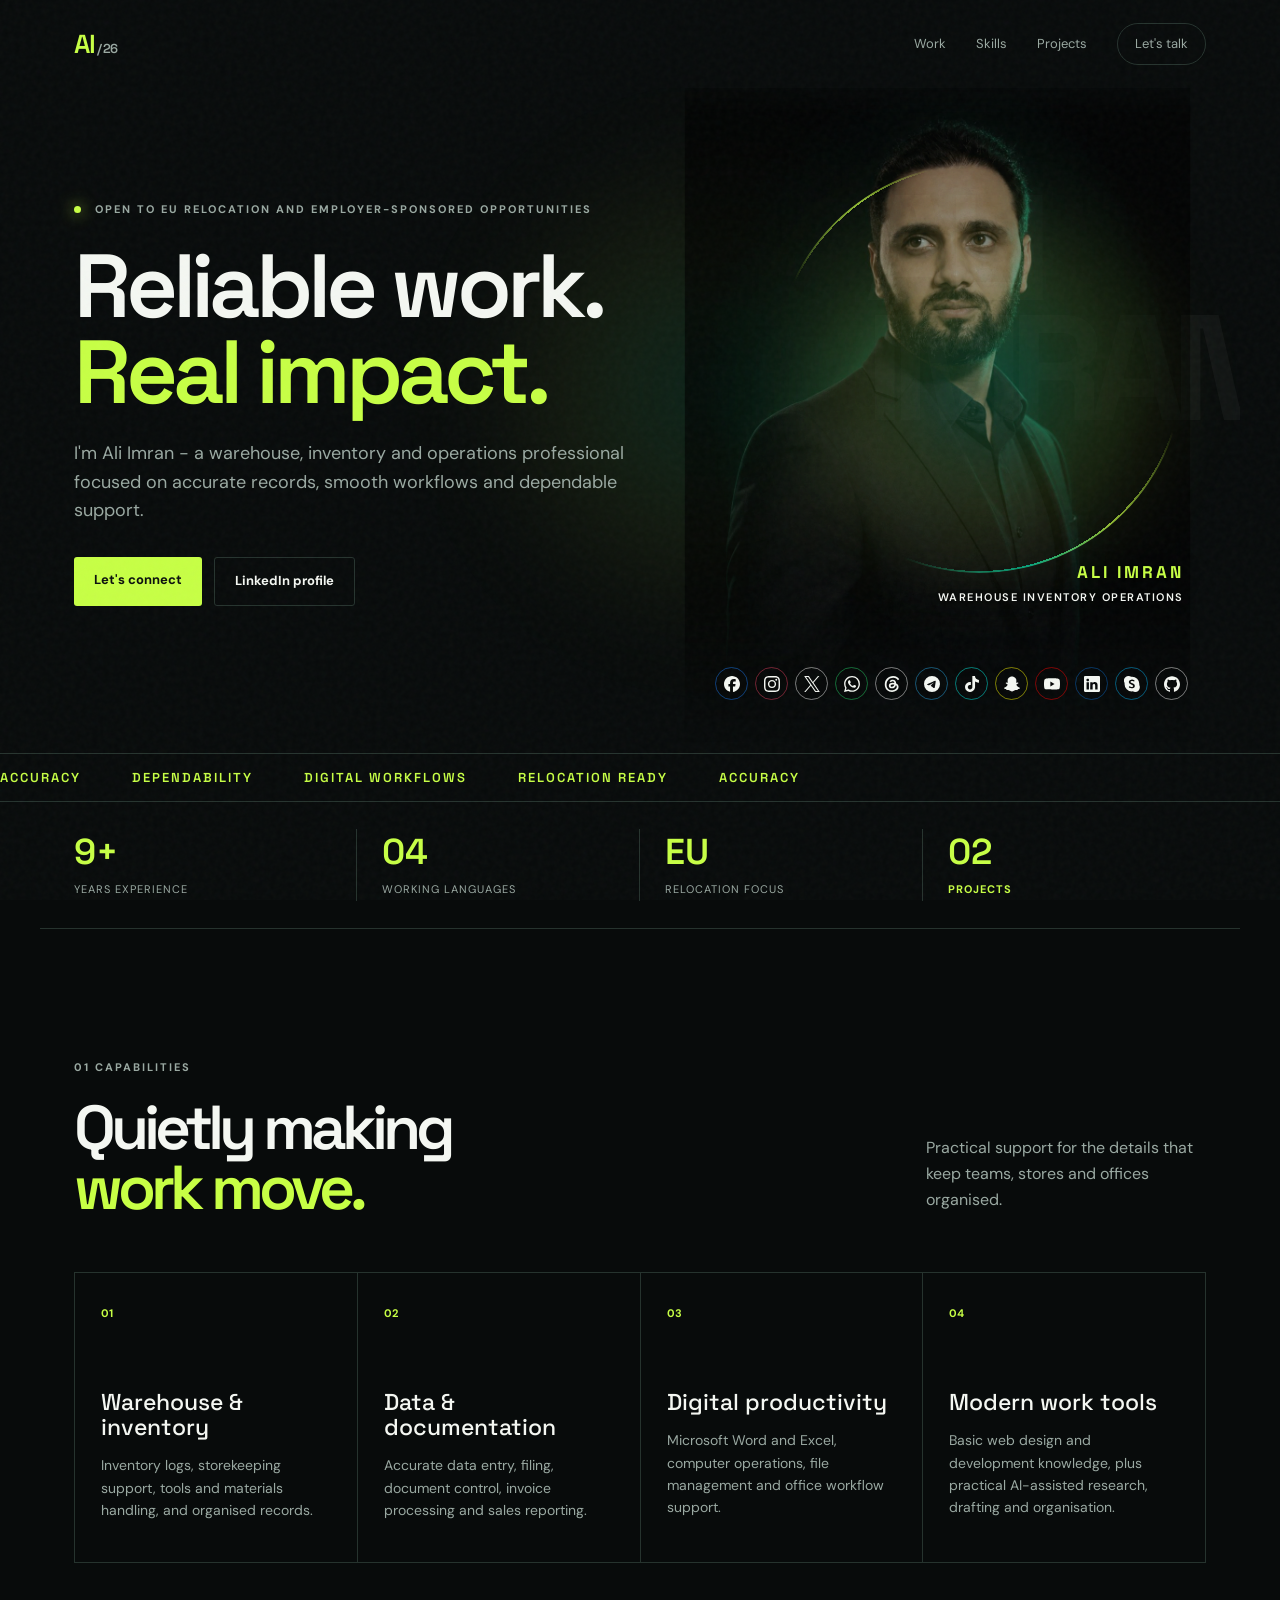
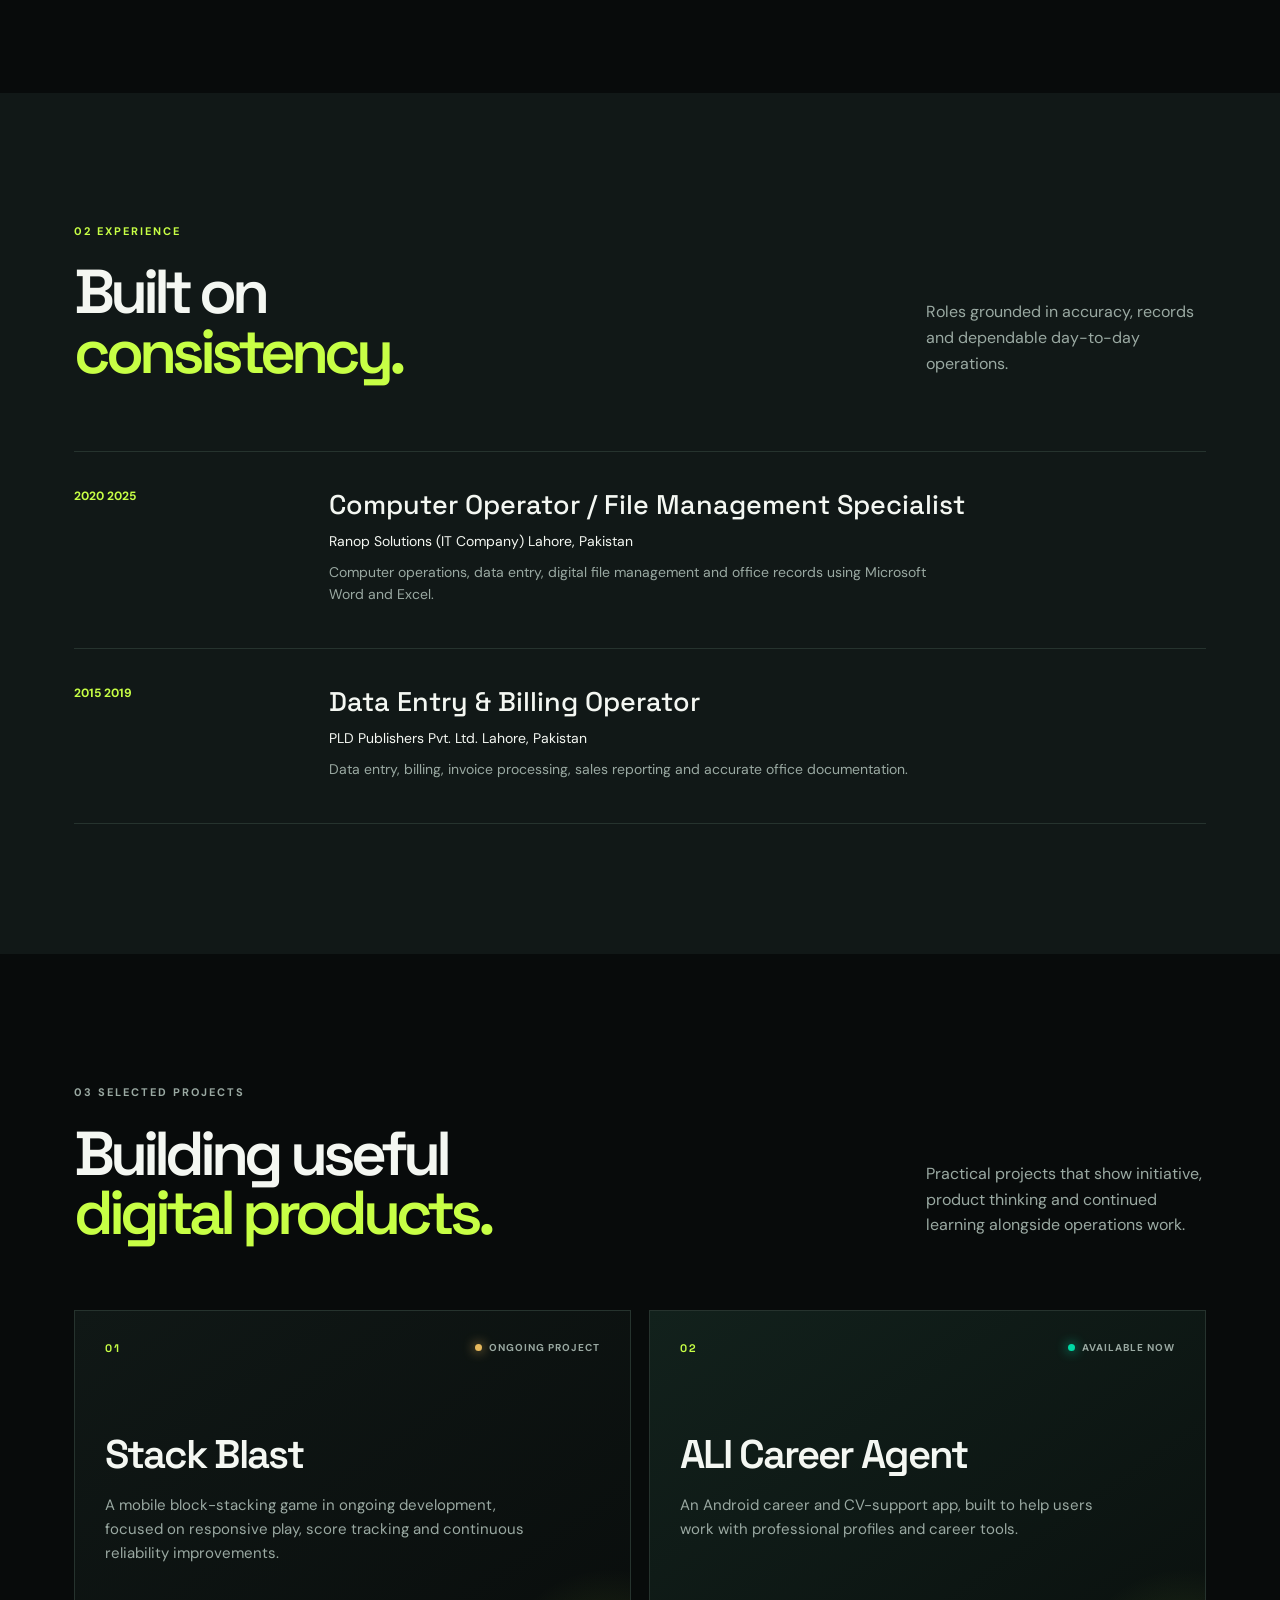
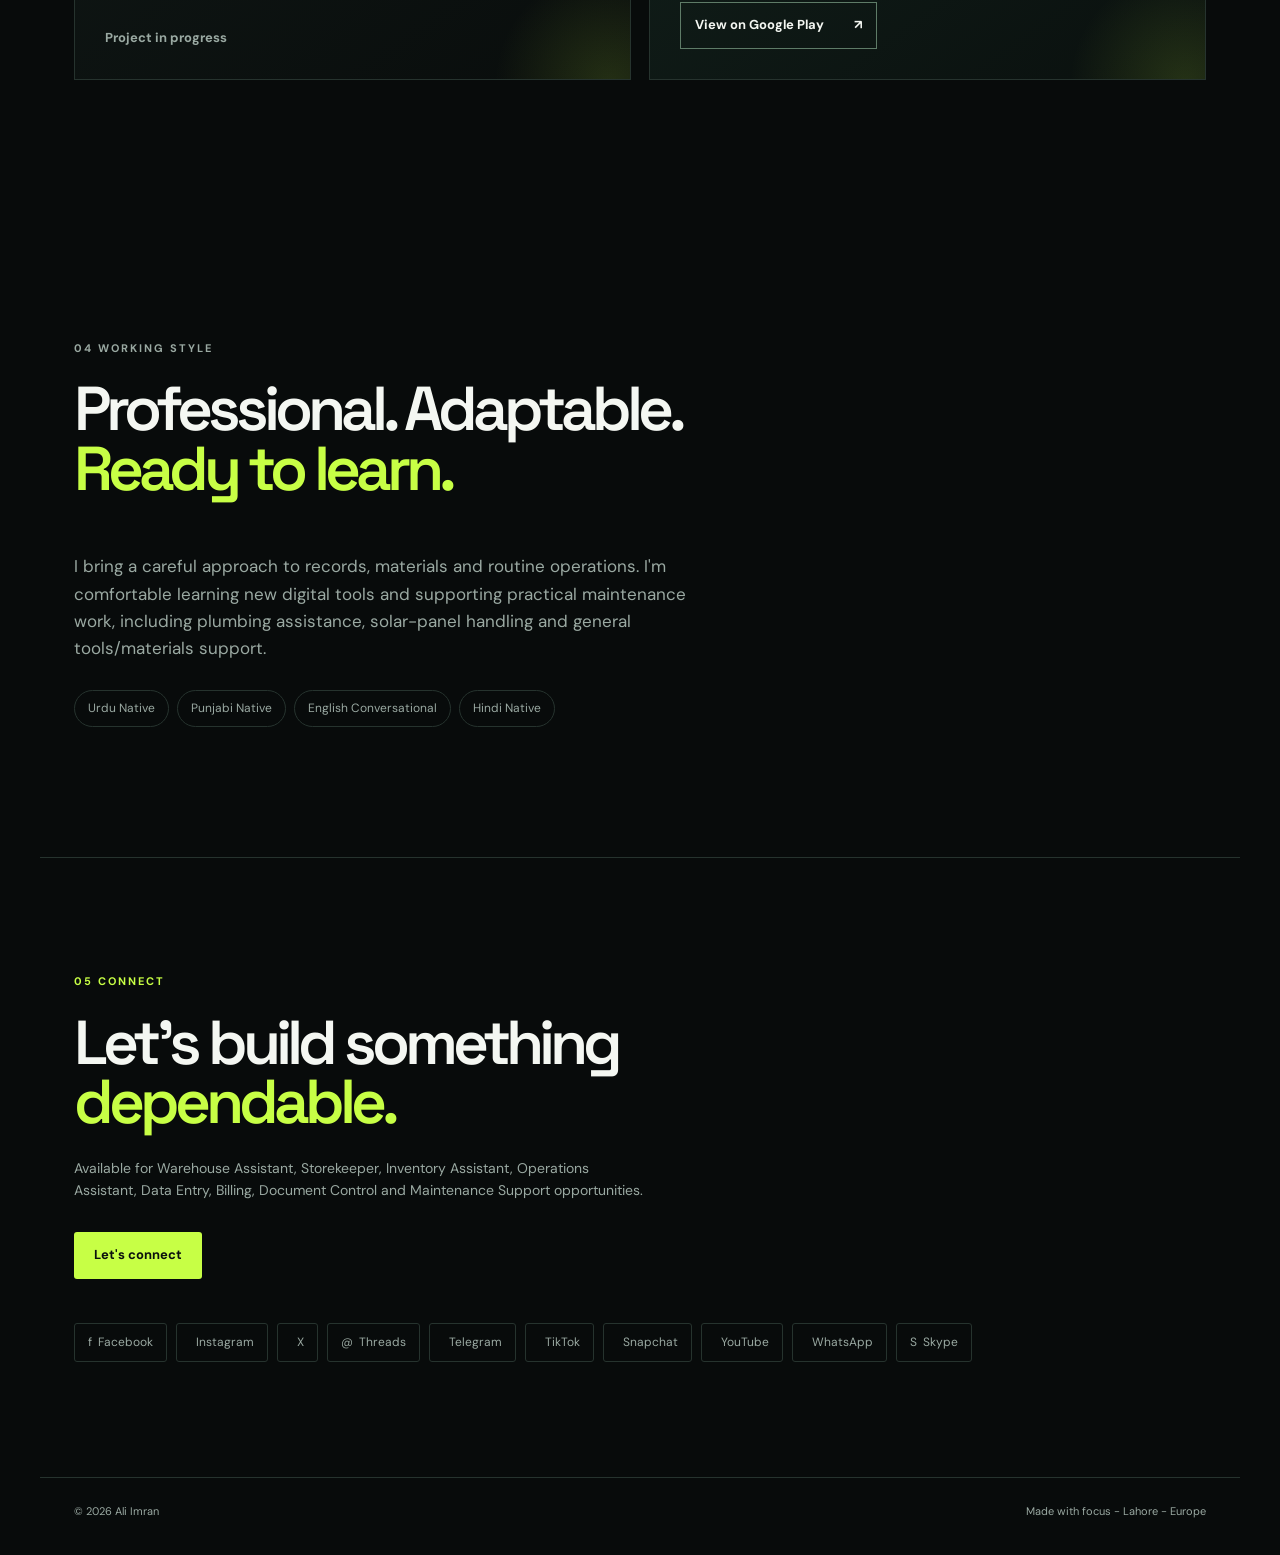
==== commit 2c379b5a: "Bust stylesheet cache for transparent social layout" ====
--- a/index.html
+++ b/index.html
@@ -3,7 +3,7 @@
 <head>
   <meta charset="utf-8"><meta name="viewport" content="width=device-width, initial-scale=1">
   <meta name="description" content="Ali Imran - warehouse, inventory and operations professional.">
-  <title>Ali Imran | Operations &amp; Inventory</title><link rel="canonical" href="https://aliimrankazmii.github.io/ali-imran-portfolio/"><meta property="og:title" content="Ali Imran | Warehouse, Inventory &amp; Operations"><meta property="og:description" content="Professional portfolio of Ali Imran - warehouse, inventory, data entry and operations support."><meta property="og:type" content="website"><meta property="og:url" content="https://aliimrankazmii.github.io/ali-imran-portfolio/"><meta property="og:image" content="https://aliimrankazmii.github.io/ali-imran-portfolio/ali-imran-hero.jpg"><link rel="stylesheet" href="styles.css">
+  <title>Ali Imran | Operations &amp; Inventory</title><link rel="canonical" href="https://aliimrankazmii.github.io/ali-imran-portfolio/"><meta property="og:title" content="Ali Imran | Warehouse, Inventory &amp; Operations"><meta property="og:description" content="Professional portfolio of Ali Imran - warehouse, inventory, data entry and operations support."><meta property="og:type" content="website"><meta property="og:url" content="https://aliimrankazmii.github.io/ali-imran-portfolio/"><meta property="og:image" content="https://aliimrankazmii.github.io/ali-imran-portfolio/ali-imran-hero.jpg"><link rel="stylesheet" href="styles.css?v=53ffa406">
 </head>
 <body>
   <svg class="icon-sprite" aria-hidden="true" focusable="false"><symbol id="icon-facebook" viewBox="0 0 24 24"><path d="M9.101 23.691v-7.98H6.627v-3.667h2.474v-1.58c0-4.085 1.848-5.978 5.858-5.978.401 0 .955.042 1.468.103a8.68 8.68 0 0 1 1.141.195v3.325a8.623 8.623 0 0 0-.653-.036 26.805 26.805 0 0 0-.733-.009c-.707 0-1.259.096-1.675.309a1.686 1.686 0 0 0-.679.622c-.258.42-.374.995-.374 1.752v1.297h3.919l-.386 2.103-.287 1.564h-3.246v8.245C19.396 23.238 24 18.179 24 12.044c0-6.627-5.373-12-12-12s-12 5.373-12 12c0 5.628 3.874 10.35 9.101 11.647Z"/></symbol><symbol id="icon-instagram" viewBox="0 0 24 24"><path d="M7.0301.084c-1.2768.0602-2.1487.264-2.911.5634-.7888.3075-1.4575.72-2.1228 1.3877-.6652.6677-1.075 1.3368-1.3802 2.127-.2954.7638-.4956 1.6365-.552 2.914-.0564 1.2775-.0689 1.6882-.0626 4.947.0062 3.2586.0206 3.6671.0825 4.9473.061 1.2765.264 2.1482.5635 2.9107.308.7889.72 1.4573 1.388 2.1228.6679.6655 1.3365 1.0743 2.1285 1.38.7632.295 1.6361.4961 2.9134.552 1.2773.056 1.6884.069 4.9462.0627 3.2578-.0062 3.668-.0207 4.9478-.0814 1.28-.0607 2.147-.2652 2.9098-.5633.7889-.3086 1.4578-.72 2.1228-1.3881.665-.6682 1.0745-1.3378 1.3795-2.1284.2957-.7632.4966-1.636.552-2.9124.056-1.2809.0692-1.6898.063-4.948-.0063-3.2583-.021-3.6668-.0817-4.9465-.0607-1.2797-.264-2.1487-.5633-2.9117-.3084-.7889-.72-1.4568-1.3876-2.1228C21.2982 1.33 20.628.9208 19.8378.6165 19.074.321 18.2017.1197 16.9244.0645 15.6471.0093 15.236-.005 11.977.0014 8.718.0076 8.31.0215 7.0301.0839m.1402 21.6932c-1.17-.0509-1.8053-.2453-2.2287-.408-.5606-.216-.96-.4771-1.3819-.895-.422-.4178-.6811-.8186-.9-1.378-.1644-.4234-.3624-1.058-.4171-2.228-.0595-1.2645-.072-1.6442-.079-4.848-.007-3.2037.0053-3.583.0607-4.848.05-1.169.2456-1.805.408-2.2282.216-.5613.4762-.96.895-1.3816.4188-.4217.8184-.6814 1.3783-.9003.423-.1651 1.0575-.3614 2.227-.4171 1.2655-.06 1.6447-.072 4.848-.079 3.2033-.007 3.5835.005 4.8495.0608 1.169.0508 1.8053.2445 2.228.408.5608.216.96.4754 1.3816.895.4217.4194.6816.8176.9005 1.3787.1653.4217.3617 1.056.4169 2.2263.0602 1.2655.0739 1.645.0796 4.848.0058 3.203-.0055 3.5834-.061 4.848-.051 1.17-.245 1.8055-.408 2.2294-.216.5604-.4763.96-.8954 1.3814-.419.4215-.8181.6811-1.3783.9-.4224.1649-1.0577.3617-2.2262.4174-1.2656.0595-1.6448.072-4.8493.079-3.2045.007-3.5825-.006-4.848-.0608M16.953 5.5864A1.44 1.44 0 1 0 18.39 4.144a1.44 1.44 0 0 0-1.437 1.4424M5.8385 12.012c.0067 3.4032 2.7706 6.1557 6.173 6.1493 3.4026-.0065 6.157-2.7701 6.1506-6.1733-.0065-3.4032-2.771-6.1565-6.174-6.1498-3.403.0067-6.156 2.771-6.1496 6.1738M8 12.0077a4 4 0 1 1 4.008 3.9921A3.9996 3.9996 0 0 1 8 12.0077"/></symbol><symbol id="icon-x" viewBox="0 0 24 24"><path d="M14.234 10.162 22.977 0h-2.072l-7.591 8.824L7.251 0H.258l9.168 13.343L.258 24H2.33l8.016-9.318L16.749 24h6.993zm-2.837 3.299-.929-1.329L3.076 1.56h3.182l5.965 8.532.929 1.329 7.754 11.09h-3.182z"/></symbol><symbol id="icon-whatsapp" viewBox="0 0 24 24"><path d="M17.472 14.382c-.297-.149-1.758-.867-2.03-.967-.273-.099-.471-.148-.67.15-.197.297-.767.966-.94 1.164-.173.199-.347.223-.644.075-.297-.15-1.255-.463-2.39-1.475-.883-.788-1.48-1.761-1.653-2.059-.173-.297-.018-.458.13-.606.134-.133.298-.347.446-.52.149-.174.198-.298.298-.497.099-.198.05-.371-.025-.52-.075-.149-.669-1.612-.916-2.207-.242-.579-.487-.5-.669-.51-.173-.008-.371-.01-.57-.01-.198 0-.52.074-.792.372-.272.297-1.04 1.016-1.04 2.479 0 1.462 1.065 2.875 1.213 3.074.149.198 2.096 3.2 5.077 4.487.709.306 1.262.489 1.694.625.712.227 1.36.195 1.871.118.571-.085 1.758-.719 2.006-1.413.248-.694.248-1.289.173-1.413-.074-.124-.272-.198-.57-.347m-5.421 7.403h-.004a9.87 9.87 0 01-5.031-1.378l-.361-.214-3.741.982.998-3.648-.235-.374a9.86 9.86 0 01-1.51-5.26c.001-5.45 4.436-9.884 9.888-9.884 2.64 0 5.122 1.03 6.988 2.898a9.825 9.825 0 012.893 6.994c-.003 5.45-4.437 9.884-9.885 9.884m8.413-18.297A11.815 11.815 0 0012.05 0C5.495 0 .16 5.335.157 11.892c0 2.096.547 4.142 1.588 5.945L.057 24l6.305-1.654a11.882 11.882 0 005.683 1.448h.005c6.554 0 11.89-5.335 11.893-11.893a11.821 11.821 0 00-3.48-8.413Z"/></symbol><symbol id="icon-threads" viewBox="0 0 24 24"><path d="M18.263 11.097c-.03-3.486-1.92-5.586-5.111-5.586-2.13 0-3.922.963-4.863 2.499l2.062 1.438c.535-.843 1.272-1.543 2.628-1.543 1.528 0 2.318.85 2.544 2.431a15 15 0 0 0-2.236-.173c-4.125 0-6.068 1.867-6.068 4.336s1.943 3.99 4.804 3.99c3.139 0 5.013-2.115 5.781-4.735.798.361 1.348 1.204 1.348 2.47 0 3.387-3.907 5.232-7.22 5.232-4.885 0-8.077-3.207-8.077-8.424 0-6.392 4.223-10.487 9.9-10.487 3.808 0 5.69 1.671 6.97 3.914l2.108-1.475C21.44 2.078 18.331 0 13.663 0 6.227 0 1.168 5.277 1.168 12.934c0 7 4.953 11.066 10.856 11.066 4.878 0 9.809-2.846 9.809-7.716 0-2.545-1.46-4.231-3.569-5.187m-6.33 4.855c-1.077 0-2.026-.512-2.026-1.453 0-1.483 1.822-1.934 3.606-1.934.678 0 1.34.045 1.927.173-.422 1.927-1.671 3.215-3.508 3.214Z"/></symbol><symbol id="icon-telegram" viewBox="0 0 24 24"><path d="M11.944 0A12 12 0 0 0 0 12a12 12 0 0 0 12 12 12 12 0 0 0 12-12A12 12 0 0 0 12 0a12 12 0 0 0-.056 0zm4.962 7.224c.1-.002.321.023.465.14a.506.506 0 0 1 .171.325c.016.093.036.306.02.472-.18 1.898-.962 6.502-1.36 8.627-.168.9-.499 1.201-.82 1.23-.696.065-1.225-.46-1.9-.902-1.056-.693-1.653-1.124-2.678-1.8-1.185-.78-.417-1.21.258-1.91.177-.184 3.247-2.977 3.307-3.23.007-.032.014-.15-.056-.212s-.174-.041-.249-.024c-.106.024-1.793 1.14-5.061 3.345-.48.33-.913.49-1.302.48-.428-.008-1.252-.241-1.865-.44-.752-.245-1.349-.374-1.297-.789.027-.216.325-.437.893-.663 3.498-1.524 5.83-2.529 6.998-3.014 3.332-1.386 4.025-1.627 4.476-1.635z"/></symbol><symbol id="icon-tiktok" viewBox="0 0 24 24"><path d="M12.525.02c1.31-.02 2.61-.01 3.91-.02.08 1.53.63 3.09 1.75 4.17 1.12 1.11 2.7 1.62 4.24 1.79v4.03c-1.44-.05-2.89-.35-4.2-.97-.57-.26-1.1-.59-1.62-.93-.01 2.92.01 5.84-.02 8.75-.08 1.4-.54 2.79-1.35 3.94-1.31 1.92-3.58 3.17-5.91 3.21-1.43.08-2.86-.31-4.08-1.03-2.02-1.19-3.44-3.37-3.65-5.71-.02-.5-.03-1-.01-1.49.18-1.9 1.12-3.72 2.58-4.96 1.66-1.44 3.98-2.13 6.15-1.72.02 1.48-.04 2.96-.04 4.44-.99-.32-2.15-.23-3.02.37-.63.41-1.11 1.04-1.36 1.75-.21.51-.15 1.07-.14 1.61.24 1.64 1.82 3.02 3.5 2.87 1.12-.01 2.19-.66 2.77-1.61.19-.33.4-.67.41-1.06.1-1.79.06-3.57.07-5.36.01-4.03-.01-8.05.02-12.07z"/></symbol><symbol id="icon-snapchat" viewBox="0 0 24 24"><path d="M12.206.793c.99 0 4.347.276 5.93 3.821.529 1.193.403 3.219.299 4.847l-.003.06c-.012.18-.022.345-.03.51.075.045.203.09.401.09.3-.016.659-.12 1.033-.301.165-.088.344-.104.464-.104.182 0 .359.029.509.09.45.149.734.479.734.838.015.449-.39.839-1.213 1.168-.089.029-.209.075-.344.119-.45.135-1.139.36-1.333.81-.09.224-.061.524.12.868l.015.015c.06.136 1.526 3.475 4.791 4.014.255.044.435.27.42.509 0 .075-.015.149-.045.225-.24.569-1.273.988-3.146 1.271-.059.091-.12.375-.164.57-.029.179-.074.36-.134.553-.076.271-.27.405-.555.405h-.03c-.135 0-.313-.031-.538-.074-.36-.075-.765-.135-1.273-.135-.3 0-.599.015-.913.074-.6.104-1.123.464-1.723.884-.853.599-1.826 1.288-3.294 1.288-.06 0-.119-.015-.18-.015h-.149c-1.468 0-2.427-.675-3.279-1.288-.599-.42-1.107-.779-1.707-.884-.314-.045-.629-.074-.928-.074-.54 0-.958.089-1.272.149-.211.043-.391.074-.54.074-.374 0-.523-.224-.583-.42-.061-.192-.09-.389-.135-.567-.046-.181-.105-.494-.166-.57-1.918-.222-2.95-.642-3.189-1.226-.031-.063-.052-.15-.055-.225-.015-.243.165-.465.42-.509 3.264-.54 4.73-3.879 4.791-4.02l.016-.029c.18-.345.224-.645.119-.869-.195-.434-.884-.658-1.332-.809-.121-.029-.24-.074-.346-.119-1.107-.435-1.257-.93-1.197-1.273.09-.479.674-.793 1.168-.793.146 0 .27.029.383.074.42.194.789.3 1.104.3.234 0 .384-.06.465-.105l-.046-.569c-.098-1.626-.225-3.651.307-4.837C7.392 1.077 10.739.807 11.727.807l.419-.015h.06z"/></symbol><symbol id="icon-youtube" viewBox="0 0 24 24"><path d="M23.498 6.186a3.016 3.016 0 0 0-2.122-2.136C19.505 3.545 12 3.545 12 3.545s-7.505 0-9.377.505A3.017 3.017 0 0 0 .502 6.186C0 8.07 0 12 0 12s0 3.93.502 5.814a3.016 3.016 0 0 0 2.122 2.136c1.871.505 9.376.505 9.376.505s7.505 0 9.377-.505a3.015 3.015 0 0 0 2.122-2.136C24 15.93 24 12 24 12s0-3.93-.502-5.814zM9.545 15.568V8.432L15.818 12l-6.273 3.568z"/></symbol><symbol id="icon-linkedin" viewBox="0 0 16 16">
--- a/styles.css
+++ b/styles.css
@@ -21,6 +21,72 @@
 .project-link:hover{background:var(--lime);border-color:var(--lime);color:#071009;transform:translateY(-3px)}
 @media(max-width:800px){.project-grid{grid-template-columns:1fr}.project-card{min-height:320px}.project-card h3{margin-top:55px}}
 
-.portrait-social a::before{content:attr(data-icon);display:block;color:var(--ink);font:700 11px/1 'Space Grotesk';letter-spacing:-.5px}
-.portrait-social a:hover::before{color:#071009}
 .stats .projects-stat span{color:var(--lime);font-weight:700}
+
+/* Local SVG social icons and premium motion v2 */
+.icon-sprite{position:absolute;width:0;height:0;overflow:hidden;pointer-events:none}
+.hero{isolation:isolate}
+.hero::after{content:"";position:absolute;z-index:0;width:540px;height:540px;left:34%;top:5%;border-radius:50%;background:radial-gradient(circle,#00d9a524 0%,#c7ff4512 34%,transparent 70%);filter:blur(48px);pointer-events:none;animation:auroraDrift 8s ease-in-out infinite alternate}
+.hero-copy,.portrait-wrap{position:relative;z-index:1}
+.nav{animation:navEnter .8s cubic-bezier(.22,1,.36,1) both}
+.hero-copy{animation:heroEnter 1s cubic-bezier(.22,1,.36,1) .12s both}
+h1 em{display:inline-block;animation:impactGlow 3.4s ease-in-out 1.1s infinite}
+.portrait-wrap{isolation:isolate;animation:portraitEnter 1.15s cubic-bezier(.22,1,.36,1) .12s both}
+.portrait-wrap::before{content:"";position:absolute;z-index:0;width:82%;height:82%;right:0;top:7%;border-radius:50%;background:radial-gradient(circle,#00d9a538 0%,#c7ff4520 34%,transparent 70%);filter:blur(28px);animation:glowPulse 3.4s ease-in-out infinite;pointer-events:none}
+.portrait-wrap::after{content:"";position:absolute;z-index:0;width:410px;height:410px;right:4%;top:8%;border-radius:50%;background:conic-gradient(from 0deg,transparent 0 30%,#c7ff45 39%,#00d9a5 46%,transparent 56% 82%,#c7ff45 90%,transparent 96%);-webkit-mask:radial-gradient(farthest-side,transparent calc(100% - 2px),#000 0);mask:radial-gradient(farthest-side,transparent calc(100% - 2px),#000 0);opacity:.72;filter:drop-shadow(0 0 8px #c7ff4570);animation:orbitSpin 9s linear infinite;pointer-events:none}
+.eyebrow i{animation:pulseDot 1.7s ease-in-out infinite}
+.actions .primary{position:relative;overflow:hidden;box-shadow:0 0 0 #c7ff4500;animation:ctaPulse 3.2s ease-in-out 1.4s infinite}
+.actions .primary::after{content:"";position:absolute;top:-40%;bottom:-40%;left:-45%;width:32%;background:linear-gradient(90deg,transparent,#fffbd0cc,transparent);transform:skewX(-22deg);animation:buttonShine 3.2s ease-in-out 1.1s infinite}
+
+.portrait-social{right:18px;bottom:18px;gap:7px;padding:8px 10px;border:1px solid #8ca98d52;border-radius:999px;background:linear-gradient(135deg,#07100de8,#13231dcc);box-shadow:0 16px 42px #000b,0 0 30px #00d9a514;backdrop-filter:blur(12px);-webkit-backdrop-filter:blur(12px)}
+.portrait-social a{--brand:#c7ff45;--brand-ink:#071009;position:relative;width:33px;height:33px;border-color:color-mix(in srgb,var(--brand) 48%,transparent);background:linear-gradient(145deg,#17241f,#07100d);color:var(--ink);opacity:0;box-shadow:inset 0 1px 0 #ffffff16,0 7px 18px #0008;animation:socialPop .62s cubic-bezier(.2,.9,.25,1.35) forwards,socialGlow 3s ease-in-out infinite;animation-delay:calc(.48s + var(--social-index)*.08s),calc(1.5s + var(--social-index)*.12s)}
+.portrait-social a:nth-child(1){--brand:#1877f2;--brand-ink:#fff}
+.portrait-social a:nth-child(2){--brand:#e4405f;--brand-ink:#fff}
+.portrait-social a:nth-child(3){--brand:#f5f5f5;--brand-ink:#071009}
+.portrait-social a:nth-child(4){--brand:#25d366;--brand-ink:#071009}
+.portrait-social a:nth-child(5){--brand:#f5f5f5;--brand-ink:#071009}
+.portrait-social a:nth-child(6){--brand:#26a5e4;--brand-ink:#fff}
+.portrait-social a:nth-child(7){--brand:#00f2ea;--brand-ink:#071009}
+.portrait-social a:nth-child(8){--brand:#fffc00;--brand-ink:#071009}
+.portrait-social a:nth-child(9){--brand:#ff0000;--brand-ink:#fff}
+.portrait-social a:nth-child(10){--brand:#0a66c2;--brand-ink:#fff}
+.portrait-social a:nth-child(11){--brand:#00aff0;--brand-ink:#fff}
+.portrait-social a:nth-child(12){--brand:#f5f5f5;--brand-ink:#071009}
+.portrait-social a svg{width:16px;height:16px;display:block;fill:currentColor;color:var(--ink);animation:iconFloat 2.8s ease-in-out infinite;animation-delay:calc(var(--social-index)*-.17s);transition:transform .25s ease,color .25s ease}
+.portrait-social a:hover{background:var(--brand);border-color:var(--brand);color:var(--brand-ink);transform:translateY(-7px) scale(1.12);box-shadow:0 12px 28px color-mix(in srgb,var(--brand) 45%,transparent)}
+.portrait-social a:hover svg{color:var(--brand-ink);transform:scale(1.14);animation-play-state:paused}
+.portrait-social a::before{content:none!important}
+.portrait-social a img{display:none!important}
+
+@keyframes navEnter{from{opacity:0;transform:translateY(-16px)}to{opacity:1;transform:none}}
+@keyframes heroEnter{from{opacity:0;transform:translateY(34px)}to{opacity:1;transform:none}}
+@keyframes portraitEnter{from{opacity:0;transform:translateX(52px) scale(.94);filter:blur(8px)}to{opacity:1;transform:none;filter:blur(0)}}
+@keyframes socialPop{0%{opacity:0;transform:translateY(20px) scale(.45) rotate(-10deg)}70%{opacity:1;transform:translateY(-4px) scale(1.08) rotate(2deg)}100%{opacity:1;transform:none}}
+@keyframes socialGlow{0%,100%{border-color:color-mix(in srgb,var(--brand) 36%,transparent);box-shadow:inset 0 1px 0 #ffffff16,0 7px 18px #0008}50%{border-color:color-mix(in srgb,var(--brand) 86%,transparent);box-shadow:inset 0 1px 0 #ffffff22,0 0 18px color-mix(in srgb,var(--brand) 30%,transparent)}}
+@keyframes iconFloat{0%,100%{transform:translateY(0)}50%{transform:translateY(-3px)}}
+@keyframes pulseDot{0%,100%{transform:scale(1);box-shadow:0 0 10px var(--lime)}50%{transform:scale(1.5);box-shadow:0 0 28px var(--lime)}}
+@keyframes glowPulse{0%,100%{opacity:.55;transform:scale(.94)}50%{opacity:1;transform:scale(1.06)}}
+@keyframes orbitSpin{to{transform:rotate(360deg)}}
+@keyframes auroraDrift{0%{transform:translate3d(-8%,-5%,0) scale(.9);opacity:.35}100%{transform:translate3d(12%,8%,0) scale(1.18);opacity:.75}}
+@keyframes impactGlow{0%,100%{text-shadow:0 0 0 #c7ff4500;transform:translateY(0)}50%{text-shadow:0 0 28px #c7ff4566,0 0 70px #00d9a52e;transform:translateY(-2px)}}
+@keyframes ctaPulse{0%,100%{box-shadow:0 0 0 0 #c7ff4500}50%{box-shadow:0 0 0 7px #c7ff4512,0 0 34px #c7ff4524}}
+@keyframes buttonShine{0%,52%{left:-45%}78%,100%{left:130%}}
+
+@media(max-width:800px){.portrait-wrap::after{width:340px;height:340px;right:50%;transform:translateX(50%)}.portrait-social{right:3px;transform:scale(.82);transform-origin:right bottom}}
+@media(max-width:480px){.portrait-social{right:-3px;bottom:8px;transform:scale(.7)}.portrait-wrap::after{width:285px;height:285px}}
+
+/* Caption visibility and transparent social dock */
+.portrait-overlay{bottom:66px;z-index:4}
+.portrait-overlay span{color:#f4f7f2;font-size:11px;font-weight:600;opacity:1;text-shadow:0 2px 14px #000,0 0 8px #000;margin-top:7px}
+.portrait-social{bottom:-8px;padding:0;background:transparent;border:0;box-shadow:none;backdrop-filter:none;-webkit-backdrop-filter:none}
+.portrait-social a{background:transparent;box-shadow:none;animation:socialPop .62s cubic-bezier(.2,.9,.25,1.35) forwards;animation-delay:calc(.48s + var(--social-index)*.08s)}
+.portrait-social a:hover{background:var(--brand);box-shadow:0 10px 24px color-mix(in srgb,var(--brand) 35%,transparent)}
+@media(max-width:800px){.portrait-social{bottom:-2px}}
+
+/* Forced no-dock layout: cache-busted from index.html */
+.portrait-overlay{bottom:74px!important;z-index:5!important}
+.portrait-overlay span{color:#f4f7f2!important;opacity:1!important;visibility:visible!important;text-shadow:0 2px 14px #000,0 0 8px #000!important}
+.portrait-social{bottom:-22px!important;padding:0!important;background:none!important;background-color:transparent!important;background-image:none!important;border:0!important;box-shadow:none!important;backdrop-filter:none!important;-webkit-backdrop-filter:none!important}
+.portrait-social a{background:none!important;background-color:transparent!important;box-shadow:none!important}
+.portrait-social a:hover{background:var(--brand)!important;background-color:var(--brand)!important}
+@media(max-width:800px){.portrait-social{bottom:-12px!important}}
